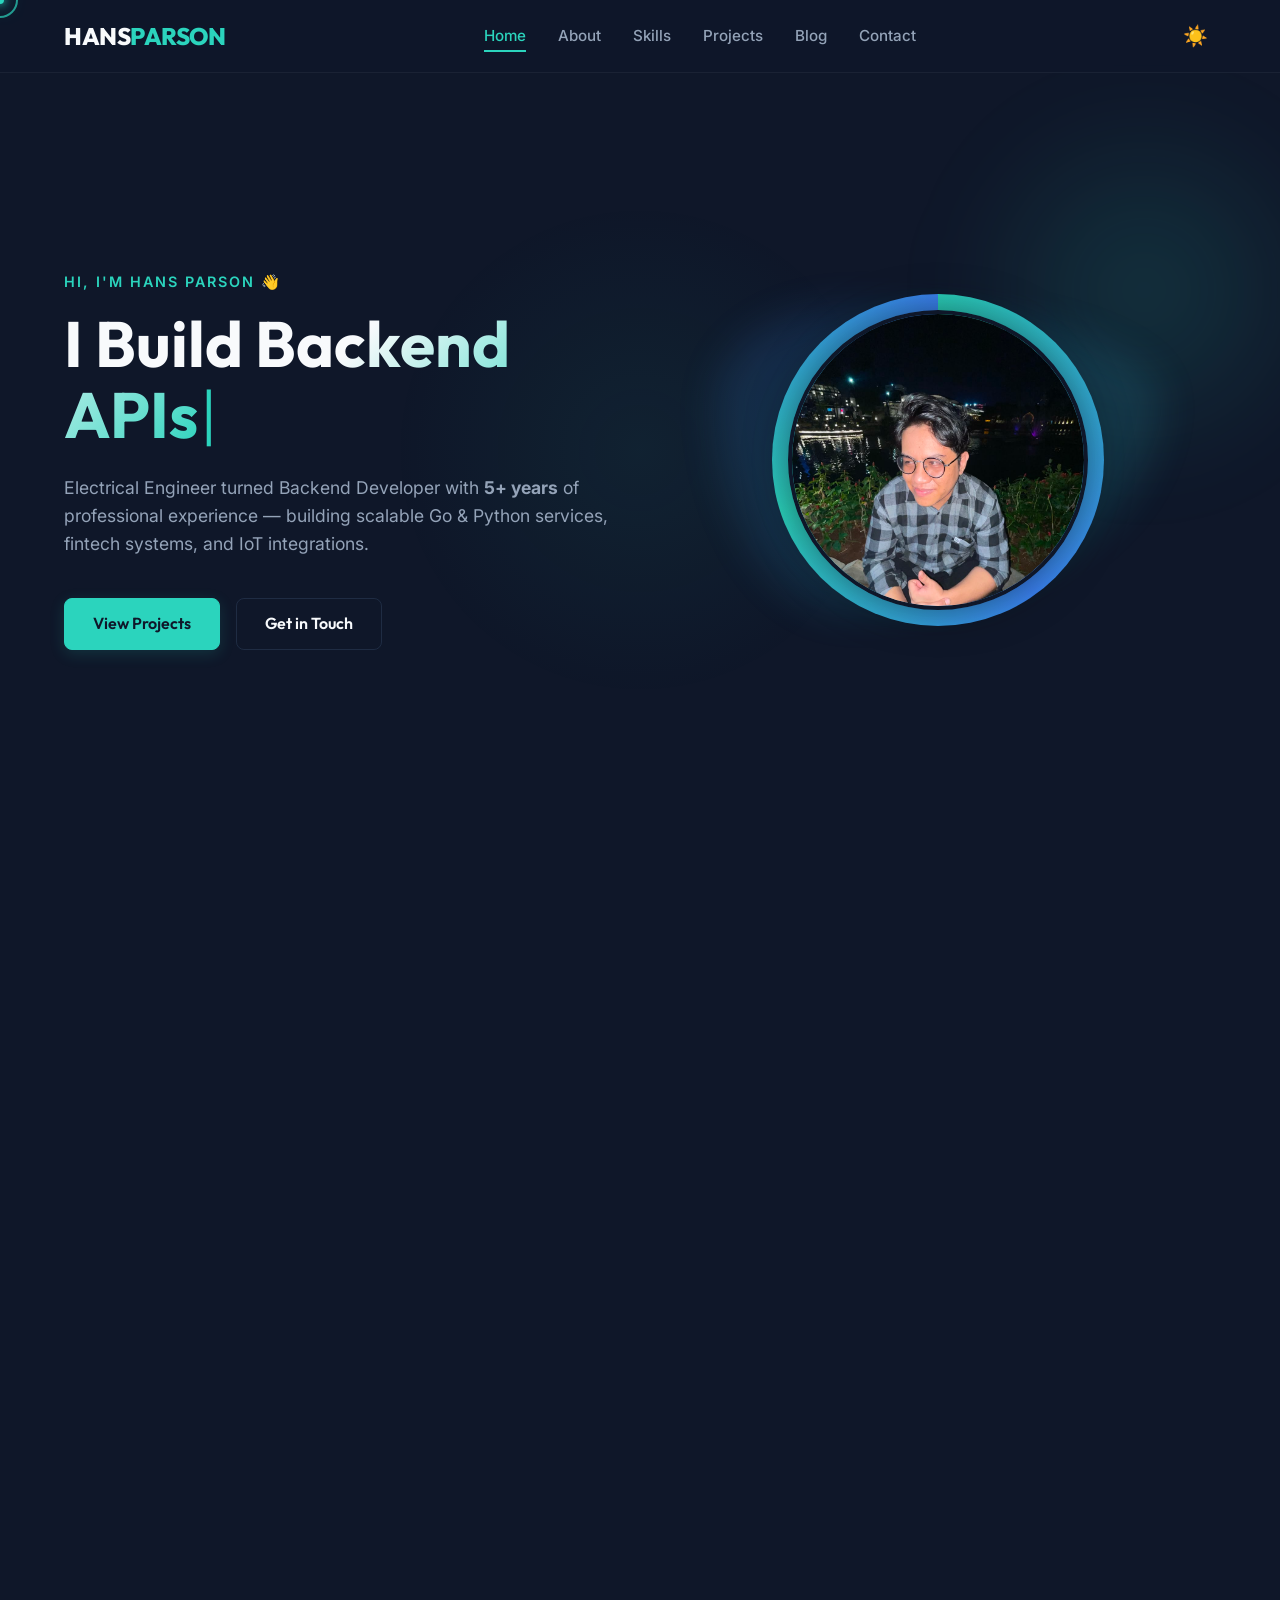
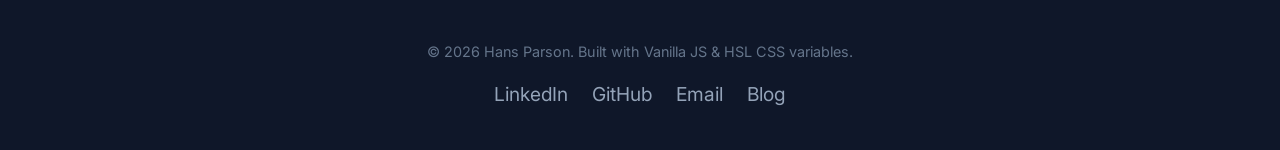
==== index.html @ e9d0c871 "feat: premium 2025 upgrades - custom cursor, bento grid skills, mouse spotlight - Custom cursor: glo" ====
<!DOCTYPE html>
<html lang="en" data-theme="dark">
<head>
  <meta charset="UTF-8">
  <meta name="viewport" content="width=device-width, initial-scale=1.0">
  <title>Hans Parson | Software Engineer & IoT Specialist</title>
  
  <meta name="description" content="Portfolio and blog of Hans Parson, Software Engineer specializing in Golang, Python Backend, and IoT systems.">
  <meta name="author" content="Hans Parson">
  
  <link rel="stylesheet" href="style.css">
</head>
<body>
  <!-- Custom Cursor -->
  <div class="cursor-dot" id="cursor-dot"></div>
  <div class="cursor-ring" id="cursor-ring"></div>

  <!-- Mouse Spotlight -->
  <div class="mouse-spotlight" id="mouse-spotlight"></div>


  <!-- Sticky Premium Navigation Bar -->
  <header class="header-nav" id="top-nav">
    <div class="container nav-container">
      <a href="#home" class="nav-brand" id="brand-logo">HANS<span>PARSON</span></a>
      
      <nav class="nav-menu" id="nav-menu">
        <a href="#home" class="nav-link active">Home</a>
        <a href="#about" class="nav-link">About</a>
        <a href="#skills" class="nav-link">Skills</a>
        <a href="#projects" class="nav-link">Projects</a>
        <a href="#blog" class="nav-link">Blog</a>
        <a href="#contact" class="nav-link">Contact</a>
      </nav>
      
      <div class="nav-actions">
        <button class="theme-toggle" id="theme-toggle" aria-label="Toggle Theme" id="theme-button">☀️</button>
        <button class="nav-toggle-btn" id="nav-toggle-btn" aria-label="Toggle Menu" id="hamburger-button">☰</button>
      </div>
    </div>
  </header>

  <!-- Hero Section -->
  <section class="hero-section section" id="home">
    <canvas id="mesh-canvas"></canvas>
    <div class="container grid-2">
      <div class="hero-content-wrap">
        <span class="hero-subtitle">Hi, I'm Hans Parson 👋</span>
        <h1 class="hero-title">I Build <span class="gradient-text" id="typing-text">Backend APIs</span><span class="typing-cursor">|</span></h1>
        <p class="hero-desc">Electrical Engineer turned Backend Developer with <strong>5+ years</strong> of professional experience — building scalable Go & Python services, fintech systems, and IoT integrations.</p>
        <div class="hero-buttons">
          <a href="#projects" class="btn btn-primary" id="view-works-button">View Projects</a>
          <a href="#contact" class="btn btn-outline" id="get-in-touch-button">Get in Touch</a>
        </div>
      </div>
      
      <div class="hero-image-wrap">
        <div class="profile-photo-ring">
          <img src="assets/projects/profile_image.jpeg" alt="Hans Parson" class="profile-photo" id="profile-photo">
        </div>
      </div>
    </div>
  </section>

  <!-- About & Work Experience -->
  <section class="section reveal" id="about">
    <div class="container text-center">
      <div class="section-header">
        <h2 class="section-title">Professional Journey</h2>
      </div>
      
      <p class="hero-desc" style="margin: 0 auto 40px auto; text-align: center;">
        I hold a Bachelor of Engineering in Electrical Engineering from UKRIDA. Realizing my deep passion for programming, I transitioned to software engineering where I merge hardware insights with modern backend standards.
      </p>

      <!-- Animated Stat Counters -->
      <div class="stats-bar" id="stats-bar">
        <div class="stat-item">
          <span class="stat-number" data-target="5" id="stat-years">0</span><span class="stat-plus">+</span>
          <span class="stat-label">Years Experience</span>
        </div>
        <div class="stat-item">
          <span class="stat-number" data-target="2" id="stat-companies">0</span>
          <span class="stat-label">Companies</span>
        </div>
        <div class="stat-item">
          <span class="stat-number" data-target="12" id="stat-projects">0</span><span class="stat-plus">+</span>
          <span class="stat-label">Projects Built</span>
        </div>
        <div class="stat-item">
          <span class="stat-number" data-target="3" id="stat-awards">0</span>
          <span class="stat-label">Competitions</span>
        </div>
      </div>

      <div class="timeline">
        <div class="timeline-item">
          <span class="timeline-date">February 2024 - Present</span>
          <h3 class="timeline-title">PT Verihubs Inteligensia Nusantara <span>- Back End Developer</span></h3>
          <ul class="timeline-desc">
            <li>Architecting and maintaining high-availability backend microservices utilizing Python and Golang.</li>
            <li>Leading third-party API integrations for identity and automatic document verification databases.</li>
            <li>Optimizing RESTful APIs, securing databases, and compiling AI-driven Face Recognition modules.</li>
          </ul>
        </div>
        
        <div class="timeline-item">
          <span class="timeline-date">August 2022 - February 2024</span>
          <h3 class="timeline-title">PT MNC Teknologi Nusantara (MotionPay) <span>- Back End Developer</span></h3>
          <ul class="timeline-desc">
            <li>Developed core e-money transactional pipelines (payments, cashout, top-ups) using Python and Go.</li>
            <li>Implemented Bank Indonesia Open API standards (SNAP compliance) using secure HMAC/RSA encryption.</li>
            <li>Managed containerized databases via Docker and maintained deployments within GitLab CI/CD cycles.</li>
          </ul>
        </div>
      </div>
    </div>
  </section>

  <!-- Skills Bento Grid Section -->
  <section class="section reveal" id="skills" style="background-color: var(--glass-bg);">
    <div class="container text-center">
      <div class="section-header">
        <h2 class="section-title">Technical Expertise</h2>
      </div>
      
      <div class="bento-grid" id="bento-grid">
        <!-- Bento 1: Backend - Large -->
        <div class="bento-card bento-large" id="bento-backend">
          <div class="bento-icon">🐹</div>
          <h3 class="bento-title">Backend Development</h3>
          <p class="bento-desc">Go (Golang) · Python · PHP · Java</p>
          <div class="bento-tags">
            <span>PostgreSQL</span><span>MySQL</span><span>MongoDB</span><span>Redis</span>
          </div>
        </div>
        <!-- Bento 2: DevOps -->
        <div class="bento-card bento-medium" id="bento-devops">
          <div class="bento-icon">🐳</div>
          <h3 class="bento-title">DevOps & Cloud</h3>
          <p class="bento-desc">Docker · Nginx · Linux · GitLab CI/CD · VPS</p>
        </div>
        <!-- Bento 3: IoT -->
        <div class="bento-card bento-medium" id="bento-iot">
          <div class="bento-icon">📡</div>
          <h3 class="bento-title">IoT & Hardware</h3>
          <p class="bento-desc">Arduino · NodeMCU · LoRa · PLC · Embedded C</p>
        </div>
        <!-- Bento 4: AI/ML -->
        <div class="bento-card bento-small" id="bento-ai">
          <div class="bento-icon">🤖</div>
          <h3 class="bento-title">AI & ML</h3>
          <p class="bento-desc">PyTorch · LangChain · RAG · OpenCV</p>
        </div>
        <!-- Bento 5: Frontend -->
        <div class="bento-card bento-small" id="bento-frontend">
          <div class="bento-icon">⚛️</div>
          <h3 class="bento-title">Frontend</h3>
          <p class="bento-desc">React · Flutter · HTML5 · Tailwind CSS</p>
        </div>
        <!-- Bento 6: Fintech -->
        <div class="bento-card bento-wide" id="bento-fintech">
          <div class="bento-icon">💳</div>
          <h3 class="bento-title">Fintech & APIs</h3>
          <p class="bento-desc">SNAP BI Standard · HMAC/RSA Encryption · Payment Gateway · Idempotency · REST API Design</p>
        </div>
      </div>
    </div>
  </section>

  <!-- Projects Showcase Section -->
  <section class="section reveal" id="projects">
    <div class="container text-center">
      <div class="section-header">
        <h2 class="section-title">Featured Projects</h2>
        <p class="section-sub">12 projects spanning Backend, IoT, AI, and Hardware</p>
      </div>

      <div class="projects-filter" id="projects-filter">
        <button class="project-filter-btn active" data-cat="all" id="pf-all">All</button>
        <button class="project-filter-btn" data-cat="fullstack" id="pf-fullstack">🌐 Full-Stack</button>
        <button class="project-filter-btn" data-cat="iot" id="pf-iot">📡 IoT</button>
        <button class="project-filter-btn" data-cat="ai" id="pf-ai">🤖 AI</button>
        <button class="project-filter-btn" data-cat="hardware" id="pf-hardware">🔩 Hardware</button>
        <button class="project-filter-btn" data-cat="backend" id="pf-backend">⚙️ Backend</button>
      </div>
      
      <div class="projects-grid" id="projects-grid">
        <!-- Loaded Dynamically from projects.json -->
      </div>
    </div>
  </section>

  <!-- Blog Posts Section -->
  <section class="section reveal" id="blog" style="background-color: var(--glass-bg);">
    <div class="container text-center">
      <div class="section-header">
        <h2 class="section-title">Engineering Blog</h2>
      </div>
      
      <div class="blog-grid" id="blog-grid">
        <!-- Loaded Dynamically from blog.json -->
      </div>
    </div>
  </section>

  <!-- Contact Section -->
  <section class="section reveal" id="contact">
    <div class="container text-center">
      <div class="section-header">
        <h2 class="section-title">Let's Collaborate</h2>
      </div>
      
      <div class="contact-wrap">
        <form id="contact-form" class="contact-form">
          <div class="form-group">
            <label for="name" class="form-label">Full Name</label>
            <input type="text" id="name" name="name" class="form-control" placeholder="Your Name" required>
          </div>
          <div class="form-group">
            <label for="email" class="form-label">Email Address</label>
            <input type="email" id="email" name="email" class="form-control" placeholder="your.email@example.com" required>
          </div>
          <div class="form-group">
            <label for="message" class="form-label">Message</label>
            <textarea id="message" name="message" rows="5" class="form-control" placeholder="Describe your project or inquiry..." required></textarea>
          </div>
          <button type="submit" class="btn btn-primary" style="width: 100%; margin-top: 10px;" id="send-button">Send Message</button>
        </form>
      </div>
    </div>
  </section>

  <!-- Footer -->
  <footer class="footer">
    <div class="container">
      <p>&copy; <span id="year">2026</span> Hans Parson. Built with Vanilla JS & HSL CSS variables.</p>
      <div class="footer-socials">
        <a href="https://linkedin.com/in/hans-parson" target="_blank" class="social-link" aria-label="LinkedIn">LinkedIn</a>
        <a href="https://github.com/hansparson" target="_blank" class="social-link" aria-label="GitHub">GitHub</a>
        <a href="mailto:hansparson013@gmail.com" class="social-link" aria-label="Email">Email</a>
        <a href="https://hansparson.github.io/#blog" target="_blank" class="social-link" aria-label="Blog">Blog</a>
      </div>
    </div>
  </footer>

  <!-- Single Page Details Blog Modal -->
  <div class="modal-overlay" id="modal-overlay">
    <div class="modal-box">
      <button class="modal-close-btn" id="modal-close-btn" aria-label="Close Modal">✕</button>
      <div class="modal-meta" id="modal-meta">May 20, 2026 • 5 min read</div>
      <h2 class="modal-title" id="modal-title">Article Title</h2>
      <div class="modal-body" id="modal-body">
        <!-- Dynamic HTML Content -->
      </div>
    </div>
  </div>

  <!-- Toast Notification -->
  <div class="toast-msg" id="toast-msg">
    <span>✅ Message sent successfully! I'll get back to you shortly.</span>
  </div>

  <script src="script.js"></script>
</body>
</html>
---- style.css ----
/* 
=========================================
  HANS PARSON PORTFOLIO & BLOG STYLESHEET
=========================================
*/

@import url('https://fonts.googleapis.com/css2?family=Inter:wght@300;400;500;600;700&family=Outfit:wght@400;500;600;700;800&display=swap');

:root {
  /* Theme Colors - Slate Dark (Default) */
  --bg-color: hsl(222, 47%, 11%);
  --bg-card: hsl(217, 33%, 17%);
  --bg-card-hover: hsl(217, 33%, 22%);
  --border-color: hsla(217, 33%, 25%, 0.6);
  --border-color-hover: hsla(217, 33%, 35%, 0.8);
  --text-primary: hsl(210, 40%, 98%);
  --text-secondary: hsl(215, 20%, 65%);
  --text-muted: hsl(215, 16%, 47%);
  --primary-accent: hsl(172, 66%, 50%); /* Cyan Neon */
  --primary-accent-glow: hsla(172, 66%, 50%, 0.15);
  --secondary-accent: hsl(217, 91%, 60%); /* Royal Blue */
  
  --shadow-sm: 0 2px 8px rgba(0, 0, 0, 0.2);
  --shadow-md: 0 8px 30px rgba(0, 0, 0, 0.3);
  --glass-bg: rgba(15, 23, 42, 0.7);
  --glass-border: rgba(255, 255, 255, 0.05);

  --font-title: 'Outfit', sans-serif;
  --font-body: 'Inter', sans-serif;
  
  --transition-fast: 0.2s ease;
  --transition-normal: 0.3s ease;
}

/* Light Theme Variables */
[data-theme="light"] {
  --bg-color: hsl(210, 20%, 98%);
  --bg-card: hsl(0, 0%, 100%);
  --bg-card-hover: hsl(210, 20%, 95%);
  --border-color: hsl(214, 32%, 91%);
  --border-color-hover: hsl(214, 32%, 80%);
  --text-primary: hsl(222, 47%, 11%);
  --text-secondary: hsl(215, 25%, 27%);
  --text-muted: hsl(215, 16%, 47%);
  --primary-accent: hsl(172, 80%, 40%);
  --primary-accent-glow: hsla(172, 80%, 40%, 0.1);
  --secondary-accent: hsl(217, 91%, 50%);
  --glass-bg: rgba(255, 255, 255, 0.7);
  --glass-border: rgba(0, 0, 0, 0.05);
}

/* Base resets */
* {
  margin: 0;
  padding: 0;
  box-sizing: border-box;
  scroll-behavior: smooth;
}

body {
  background-color: var(--bg-color);
  color: var(--text-primary);
  font-family: var(--font-body);
  line-height: 1.6;
  overflow-x: hidden;
  transition: background-color var(--transition-normal), color var(--transition-normal);
}

h1, h2, h3, h4, h5, h6 {
  font-family: var(--font-title);
  font-weight: 700;
  color: var(--text-primary);
}

a {
  color: inherit;
  text-decoration: none;
  transition: color var(--transition-fast);
}

ul {
  list-style: none;
}

img {
  max-width: 100%;
  height: auto;
  display: block;
}

/* Premium Layout Utilities */
.container {
  width: 90%;
  max-width: 1200px;
  margin: 0 auto;
}

.section {
  padding: 80px 0;
}

.grid-2 {
  display: grid;
  grid-template-columns: 1fr;
  gap: 40px;
}

@media(min-width: 768px) {
  .grid-2 {
    grid-template-columns: 1fr 1fr;
  }
}

.text-center {
  text-align: center;
}

.gradient-text {
  background: linear-gradient(135deg, var(--text-primary) 30%, var(--primary-accent) 100%);
  -webkit-background-clip: text;
  -webkit-text-fill-color: transparent;
}

/* Buttons */
.btn {
  display: inline-flex;
  align-items: center;
  justify-content: center;
  padding: 12px 28px;
  border-radius: 8px;
  font-family: var(--font-title);
  font-weight: 600;
  cursor: pointer;
  transition: all var(--transition-normal);
}

.btn-primary {
  background-color: var(--primary-accent);
  color: hsl(222, 47%, 11%);
  border: 1px solid var(--primary-accent);
  box-shadow: 0 4px 15px var(--primary-accent-glow);
}

.btn-primary:hover {
  transform: translateY(-2px);
  box-shadow: 0 6px 20px var(--primary-accent);
  background-color: transparent;
  color: var(--primary-accent);
}

.btn-outline {
  background-color: transparent;
  color: var(--text-primary);
  border: 1px solid var(--border-color);
}

.btn-outline:hover {
  border-color: var(--primary-accent);
  color: var(--primary-accent);
  transform: translateY(-2px);
}

/* Sticky Premium Navigation Header */
.header-nav {
  position: fixed;
  top: 0;
  left: 0;
  width: 100%;
  z-index: 1000;
  background-color: var(--glass-bg);
  backdrop-filter: blur(12px);
  -webkit-backdrop-filter: blur(12px);
  border-bottom: 1px solid var(--glass-border);
  transition: background-color var(--transition-normal), border var(--transition-normal);
}

.nav-container {
  display: flex;
  justify-content: space-between;
  align-items: center;
  padding: 16px 0;
}

.nav-brand {
  font-size: 1.5rem;
  font-family: var(--font-title);
  font-weight: 800;
  letter-spacing: -0.5px;
}

.nav-brand span {
  color: var(--primary-accent);
}

.nav-menu {
  display: flex;
  align-items: center;
  gap: 32px;
}

.nav-link {
  font-weight: 500;
  font-size: 0.95rem;
  color: var(--text-secondary);
  position: relative;
}

.nav-link:hover, .nav-link.active {
  color: var(--primary-accent);
}

.nav-link::after {
  content: '';
  position: absolute;
  bottom: -4px;
  left: 0;
  width: 0;
  height: 2px;
  background-color: var(--primary-accent);
  transition: width var(--transition-fast);
}

.nav-link:hover::after, .nav-link.active::after {
  width: 100%;
}

.nav-actions {
  display: flex;
  align-items: center;
  gap: 16px;
}

.theme-toggle {
  background: none;
  border: none;
  color: var(--text-primary);
  cursor: pointer;
  padding: 8px;
  font-size: 1.25rem;
  transition: color var(--transition-fast);
}

.theme-toggle:hover {
  color: var(--primary-accent);
}

.nav-toggle-btn {
  display: none;
  background: none;
  border: none;
  color: var(--text-primary);
  font-size: 1.5rem;
  cursor: pointer;
}

@media(max-width: 768px) {
  .nav-toggle-btn {
    display: block;
  }

  .nav-menu {
    position: absolute;
    top: 100%;
    left: 0;
    width: 100%;
    flex-direction: column;
    background-color: var(--bg-color);
    border-bottom: 1px solid var(--border-color);
    padding: 24px 0;
    gap: 20px;
    opacity: 0;
    transform: translateY(-10px);
    pointer-events: none;
    transition: all var(--transition-normal);
  }

  .nav-menu.open {
    opacity: 1;
    transform: translateY(0);
    pointer-events: auto;
  }
}

/* Hero Section */
.hero-section {
  min-height: 100vh;
  display: flex;
  align-items: center;
  padding-top: 100px;
  position: relative;
  overflow: hidden;
}

.hero-section::before {
  content: '';
  position: absolute;
  top: 10%;
  right: -5%;
  width: 400px;
  height: 400px;
  border-radius: 50%;
  background: radial-gradient(circle, var(--primary-accent-glow) 0%, transparent 70%);
  filter: blur(40px);
  z-index: -1;
}

.hero-subtitle {
  color: var(--primary-accent);
  font-weight: 600;
  text-transform: uppercase;
  letter-spacing: 2px;
  font-size: 0.9rem;
  margin-bottom: 16px;
  display: block;
}

.hero-title {
  font-size: 3rem;
  line-height: 1.1;
  margin-bottom: 24px;
}

@media(min-width: 768px) {
  .hero-title {
    font-size: 4rem;
  }
}

.hero-desc {
  font-size: 1.1rem;
  color: var(--text-secondary);
  margin-bottom: 40px;
  max-width: 600px;
}

.hero-buttons {
  display: flex;
  gap: 16px;
  flex-wrap: wrap;
}

.hero-image-wrap {
  display: flex;
  align-items: center;
  justify-content: center;
  position: relative;
}

.hero-image-wrap::before {
  content: '';
  position: absolute;
  width: 80%;
  height: 80%;
  border-radius: 30% 70% 70% 30% / 30% 30% 70% 70%;
  background: linear-gradient(135deg, var(--secondary-accent) 0%, var(--primary-accent) 100%);
  opacity: 0.15;
  filter: blur(20px);
  animation: morphing 15s infinite alternate;
}

@keyframes morphing {
  0% { border-radius: 30% 70% 70% 30% / 30% 30% 70% 70%; }
  100% { border-radius: 70% 30% 30% 70% / 70% 70% 30% 30%; }
}

.hero-svg-illustration {
  width: 85%;
  max-width: 420px;
  filter: drop-shadow(0px 8px 30px rgba(0, 0, 0, 0.4));
  animation: float 6s ease-in-out infinite;
}

@keyframes float {
  0%, 100% { transform: translateY(0); }
  50% { transform: translateY(-12px); }
}

/* About / Work Experience Section */
.timeline {
  position: relative;
  max-width: 800px;
  margin: 40px auto 0 auto;
  padding-left: 20px;
  border-left: 2px solid var(--border-color);
}

.timeline-item {
  position: relative;
  margin-bottom: 40px;
  padding-left: 20px;
}

.timeline-item::before {
  content: '';
  position: absolute;
  left: -29px;
  top: 6px;
  width: 16px;
  height: 16px;
  border-radius: 50%;
  background-color: var(--bg-color);
  border: 3px solid var(--primary-accent);
  transition: transform var(--transition-fast);
}

.timeline-item:hover::before {
  transform: scale(1.2);
}

.timeline-date {
  font-size: 0.85rem;
  color: var(--primary-accent);
  font-weight: 600;
  margin-bottom: 4px;
  display: block;
}

.timeline-title {
  font-size: 1.25rem;
  margin-bottom: 8px;
}

.timeline-title span {
  font-weight: 400;
  color: var(--text-secondary);
  font-size: 1rem;
}

.timeline-desc {
  color: var(--text-secondary);
}

.timeline-desc li {
  margin-top: 6px;
  position: relative;
  padding-left: 15px;
}

.timeline-desc li::before {
  content: '▹';
  position: absolute;
  left: 0;
  color: var(--primary-accent);
}

/* Skills Grid */
.skills-categories {
  display: flex;
  justify-content: center;
  gap: 12px;
  flex-wrap: wrap;
  margin-bottom: 40px;
}

.skills-category-btn {
  padding: 8px 18px;
  border-radius: 30px;
  border: 1px solid var(--border-color);
  background: transparent;
  color: var(--text-secondary);
  font-family: var(--font-title);
  font-weight: 500;
  cursor: pointer;
  transition: all var(--transition-normal);
}

.skills-category-btn:hover, .skills-category-btn.active {
  background-color: var(--primary-accent-glow);
  border-color: var(--primary-accent);
  color: var(--primary-accent);
}

.skills-grid {
  display: grid;
  grid-template-columns: repeat(auto-fill, minmax(140px, 1fr));
  gap: 20px;
  margin-top: 30px;
}

.skill-card {
  background-color: var(--bg-card);
  border: 1px solid var(--border-color);
  border-radius: 12px;
  padding: 20px;
  text-align: center;
  transition: all var(--transition-normal);
}

.skill-card:hover {
  transform: translateY(-4px);
  border-color: var(--primary-accent);
  box-shadow: 0 8px 24px var(--primary-accent-glow);
}

.skill-icon {
  font-size: 2rem;
  margin-bottom: 12px;
  display: inline-block;
}

.skill-name {
  font-weight: 600;
  font-size: 0.95rem;
}

/* Projects Showcase */
.section-header {
  margin-bottom: 60px;
}

.section-title {
  font-size: 2.25rem;
  margin-bottom: 16px;
  position: relative;
  display: inline-block;
}

.section-title::after {
  content: '';
  position: absolute;
  bottom: -8px;
  left: 50%;
  transform: translateX(-50%);
  width: 60px;
  height: 3px;
  background-color: var(--primary-accent);
}

.projects-grid {
  display: grid;
  grid-template-columns: 1fr;
  gap: 30px;
}

@media(min-width: 768px) {
  .projects-grid {
    grid-template-columns: repeat(2, 1fr);
  }
}

.project-card {
  background-color: var(--bg-card);
  border: 1px solid var(--border-color);
  border-radius: 16px;
  padding: 32px;
  display: flex;
  flex-direction: column;
  justify-content: space-between;
  position: relative;
  overflow: hidden;
  transition: all var(--transition-normal);
}

.project-card::before {
  content: '';
  position: absolute;
  top: 0;
  left: 0;
  width: 100%;
  height: 4px;
  background: linear-gradient(90deg, var(--secondary-accent), var(--primary-accent));
  opacity: 0;
  transition: opacity var(--transition-normal);
}

.project-card:hover::before {
  opacity: 1;
}

.project-card:hover {
  transform: translateY(-6px);
  border-color: var(--primary-accent);
  box-shadow: 0 12px 40px rgba(0, 0, 0, 0.4);
}

.project-top {
  margin-bottom: 24px;
}

.project-icon {
  font-size: 2.5rem;
  margin-bottom: 16px;
  display: inline-block;
}

.project-title {
  font-size: 1.5rem;
  margin-bottom: 12px;
}

.project-desc {
  color: var(--text-secondary);
  font-size: 0.95rem;
  margin-bottom: 24px;
}

.project-tech-list {
  display: flex;
  flex-wrap: wrap;
  gap: 8px;
  margin-bottom: 24px;
}

.tech-tag {
  font-size: 0.75rem;
  font-weight: 600;
  background-color: var(--border-color);
  color: var(--text-secondary);
  padding: 4px 10px;
  border-radius: 4px;
}

.project-card:hover .tech-tag {
  background-color: var(--primary-accent-glow);
  color: var(--primary-accent);
}

.project-link {
  display: inline-flex;
  align-items: center;
  gap: 8px;
  font-family: var(--font-title);
  font-weight: 600;
  color: var(--primary-accent);
}

.project-link:hover {
  text-decoration: underline;
}

/* Blog Section */
.blog-grid {
  display: grid;
  grid-template-columns: 1fr;
  gap: 30px;
}

@media(min-width: 768px) {
  .blog-grid {
    grid-template-columns: repeat(3, 1fr);
  }
}

.blog-card {
  background-color: var(--bg-card);
  border: 1px solid var(--border-color);
  border-radius: 16px;
  padding: 24px;
  display: flex;
  flex-direction: column;
  justify-content: space-between;
  transition: all var(--transition-normal);
}

.blog-card:hover {
  transform: translateY(-4px);
  border-color: var(--primary-accent);
  box-shadow: 0 8px 30px rgba(0, 0, 0, 0.3);
}

.blog-meta {
  display: flex;
  justify-content: space-between;
  font-size: 0.8rem;
  color: var(--text-muted);
  margin-bottom: 12px;
}

.blog-title {
  font-size: 1.25rem;
  line-height: 1.3;
  margin-bottom: 12px;
}

.blog-summary {
  color: var(--text-secondary);
  font-size: 0.9rem;
  margin-bottom: 20px;
}

.blog-readmore {
  font-size: 0.9rem;
  font-family: var(--font-title);
  font-weight: 600;
  color: var(--primary-accent);
  cursor: pointer;
}

.blog-readmore:hover {
  text-decoration: underline;
}

/* Interactive Blog Modal */
.modal-overlay {
  position: fixed;
  top: 0;
  left: 0;
  width: 100%;
  height: 100%;
  background-color: rgba(15, 23, 42, 0.8);
  backdrop-filter: blur(8px);
  -webkit-backdrop-filter: blur(8px);
  z-index: 2000;
  display: flex;
  align-items: center;
  justify-content: center;
  opacity: 0;
  pointer-events: none;
  transition: opacity var(--transition-normal);
}

.modal-overlay.active {
  opacity: 1;
  pointer-events: auto;
}

.modal-box {
  background-color: var(--bg-card);
  border: 1px solid var(--border-color);
  width: 90%;
  max-width: 700px;
  max-height: 80vh;
  border-radius: 20px;
  overflow-y: auto;
  position: relative;
  transform: scale(0.95);
  transition: transform var(--transition-normal);
  padding: 40px;
}

.modal-overlay.active .modal-box {
  transform: scale(1);
}

.modal-close-btn {
  position: absolute;
  top: 20px;
  right: 20px;
  background: none;
  border: none;
  font-size: 1.5rem;
  color: var(--text-secondary);
  cursor: pointer;
  transition: color var(--transition-fast);
}

.modal-close-btn:hover {
  color: var(--primary-accent);
}

.modal-meta {
  color: var(--primary-accent);
  font-size: 0.85rem;
  font-weight: 600;
  margin-bottom: 12px;
}

.modal-title {
  font-size: 2rem;
  margin-bottom: 24px;
  line-height: 1.2;
}

.modal-body {
  color: var(--text-secondary);
  line-height: 1.7;
}

.modal-body p {
  margin-bottom: 16px;
}

.modal-body h3 {
  margin: 24px 0 12px 0;
  font-size: 1.35rem;
  color: var(--text-primary);
}

.modal-body ul, .modal-body ol {
  margin-bottom: 16px;
  padding-left: 20px;
}

.modal-body li {
  margin-bottom: 8px;
}

/* Contact Form */
.contact-wrap {
  background-color: var(--bg-card);
  border: 1px solid var(--border-color);
  border-radius: 20px;
  padding: 40px;
  max-width: 650px;
  margin: 0 auto;
}

.form-group {
  margin-bottom: 24px;
  text-align: left;
}

.form-label {
  display: block;
  font-family: var(--font-title);
  font-weight: 600;
  font-size: 0.9rem;
  margin-bottom: 8px;
}

.form-control {
  width: 100%;
  background-color: var(--bg-color);
  border: 1px solid var(--border-color);
  border-radius: 8px;
  padding: 12px 16px;
  color: var(--text-primary);
  font-family: var(--font-body);
  font-size: 0.95rem;
  transition: border-color var(--transition-fast);
}

.form-control:focus {
  outline: none;
  border-color: var(--primary-accent);
}

textarea.form-control {
  resize: vertical;
}

/* Footer styling */
.footer {
  border-top: 1px solid var(--border-color);
  padding: 40px 0;
  margin-top: 80px;
  text-align: center;
  color: var(--text-muted);
  font-size: 0.9rem;
}

.footer-socials {
  display: flex;
  justify-content: center;
  gap: 24px;
  margin-top: 16px;
}

.social-link {
  color: var(--text-secondary);
  font-size: 1.2rem;
  transition: color var(--transition-fast);
}

.social-link:hover {
  color: var(--primary-accent);
}

/* Success Toast styling */
.toast-msg {
  position: fixed;
  bottom: 24px;
  right: 24px;
  background-color: hsl(142, 72%, 29%);
  color: #fff;
  padding: 16px 24px;
  border-radius: 8px;
  box-shadow: var(--shadow-md);
  z-index: 3000;
  display: flex;
  align-items: center;
  gap: 12px;
  transform: translateY(100px);
  opacity: 0;
  transition: all var(--transition-normal);
}

.toast-msg.active {
  transform: translateY(0);
  opacity: 1;
}

/* Section Sub Title */
.section-sub {
  color: var(--text-muted);
  font-size: 1rem;
  margin-top: 10px;
}

/* Project Filter Bar */
.projects-filter {
  display: flex;
  justify-content: center;
  gap: 10px;
  flex-wrap: wrap;
  margin-bottom: 40px;
}

.project-filter-btn {
  padding: 8px 20px;
  border-radius: 30px;
  border: 1px solid var(--border-color);
  background: transparent;
  color: var(--text-secondary);
  font-family: var(--font-title);
  font-size: 0.9rem;
  font-weight: 500;
  cursor: pointer;
  transition: all var(--transition-normal);
}

.project-filter-btn:hover,
.project-filter-btn.active {
  background-color: var(--primary-accent-glow);
  border-color: var(--primary-accent);
  color: var(--primary-accent);
}

/* 3-column grid for large screens */
@media(min-width: 1024px) {
  .projects-grid {
    grid-template-columns: repeat(3, 1fr);
  }
}

/* Project Image */
.project-img-wrap {
  width: 100%;
  height: 180px;
  border-radius: 10px;
  overflow: hidden;
  margin-bottom: 20px;
  background-color: var(--bg-color);
}

.project-img {
  width: 100%;
  height: 100%;
  object-fit: cover;
  transition: transform var(--transition-normal);
}

.project-card:hover .project-img {
  transform: scale(1.05);
}

/* Compact project card when it has an image */
.project-card:has(.project-img-wrap) {
  padding: 20px;
}

.project-card:has(.project-img-wrap) .project-icon {
  font-size: 1.6rem;
  margin-bottom: 8px;
}

.project-card:has(.project-img-wrap) .project-title {
  font-size: 1.2rem;
}

/* =========================================
   INTERACTIVE UPGRADE STYLES
   ========================================= */

/* --- Gradient Mesh Canvas Background --- */
#mesh-canvas {
  position: absolute;
  top: 0; left: 0;
  width: 100%; height: 100%;
  z-index: 0;
  pointer-events: none;
  opacity: 0.5;
}

.hero-section {
  position: relative;
}

.hero-section .container {
  position: relative;
  z-index: 1;
}

/* --- Typing Cursor --- */
.typing-cursor {
  display: inline-block;
  color: var(--primary-accent);
  font-weight: 300;
  animation: blink-cursor 0.75s step-end infinite;
  margin-left: 2px;
}

@keyframes blink-cursor {
  0%, 100% { opacity: 1; }
  50% { opacity: 0; }
}

/* --- Profile Photo with Ring Glow --- */
.profile-photo-ring {
  position: relative;
  width: 320px;
  height: 320px;
  margin: 0 auto;
  display: flex;
  align-items: center;
  justify-content: center;
}

.profile-photo-ring::before {
  content: '';
  position: absolute;
  inset: -6px;
  border-radius: 50%;
  background: conic-gradient(
    var(--primary-accent) 0%,
    var(--secondary-accent) 40%,
    var(--primary-accent) 70%,
    var(--secondary-accent) 100%
  );
  animation: spin-ring 4s linear infinite;
  z-index: 0;
}

.profile-photo-ring::after {
  content: '';
  position: absolute;
  inset: -20px;
  border-radius: 50%;
  background: radial-gradient(circle, var(--primary-accent-glow) 0%, transparent 70%);
  filter: blur(15px);
  z-index: 0;
  animation: pulse-glow 3s ease-in-out infinite alternate;
}

@keyframes spin-ring {
  to { transform: rotate(360deg); }
}

@keyframes pulse-glow {
  from { opacity: 0.4; transform: scale(0.95); }
  to   { opacity: 0.9; transform: scale(1.05); }
}

.profile-photo {
  width: 300px;
  height: 300px;
  border-radius: 50%;
  object-fit: cover;
  object-position: center 15%;
  position: relative;
  z-index: 1;
  border: 4px solid var(--bg-color);
  box-shadow: 0 0 40px rgba(0,0,0,0.5);
}

@media(max-width: 768px) {
  .profile-photo-ring {
    width: 220px;
    height: 220px;
  }
  .profile-photo {
    width: 205px;
    height: 205px;
  }
}

/* --- Animated Stat Counters Bar --- */
.stats-bar {
  display: flex;
  justify-content: center;
  gap: 40px;
  flex-wrap: wrap;
  margin: 40px auto 60px auto;
  padding: 32px 40px;
  background: var(--bg-card);
  border: 1px solid var(--border-color);
  border-radius: 20px;
  max-width: 700px;
  position: relative;
  overflow: hidden;
}

.stats-bar::before {
  content: '';
  position: absolute;
  top: 0; left: 0;
  width: 100%; height: 3px;
  background: linear-gradient(90deg, var(--secondary-accent), var(--primary-accent));
}

.stat-item {
  text-align: center;
  min-width: 100px;
}

.stat-number {
  font-family: var(--font-title);
  font-size: 2.8rem;
  font-weight: 800;
  color: var(--primary-accent);
  display: inline-block;
  line-height: 1;
}

.stat-plus {
  font-family: var(--font-title);
  font-size: 2rem;
  font-weight: 800;
  color: var(--primary-accent);
  vertical-align: top;
  margin-top: 4px;
  display: inline-block;
}

.stat-label {
  display: block;
  font-size: 0.85rem;
  color: var(--text-muted);
  font-weight: 500;
  margin-top: 6px;
  text-transform: uppercase;
  letter-spacing: 1px;
}

/* --- Scroll Reveal Animations --- */
.reveal {
  opacity: 0;
  transform: translateY(40px);
  transition: opacity 0.7s ease, transform 0.7s ease;
}

.reveal.visible {
  opacity: 1;
  transform: translateY(0);
}

/* =========================================
   CUSTOM CURSOR
   ========================================= */
* { cursor: none; }

.cursor-dot {
  width: 8px;
  height: 8px;
  background: var(--primary-accent);
  border-radius: 50%;
  position: fixed;
  top: 0; left: 0;
  pointer-events: none;
  z-index: 99999;
  transform: translate(-50%, -50%);
  transition: transform 0.1s ease, background 0.2s;
  box-shadow: 0 0 8px var(--primary-accent), 0 0 20px var(--primary-accent);
}

.cursor-ring {
  width: 36px;
  height: 36px;
  border: 2px solid var(--primary-accent);
  border-radius: 50%;
  position: fixed;
  top: 0; left: 0;
  pointer-events: none;
  z-index: 99998;
  transform: translate(-50%, -50%);
  transition: width 0.3s ease, height 0.3s ease, border-color 0.3s ease, top 0.08s linear, left 0.08s linear;
  opacity: 0.7;
}

.cursor-ring.hover {
  width: 56px;
  height: 56px;
  border-color: var(--secondary-accent);
  opacity: 0.5;
}

.cursor-dot.click {
  transform: translate(-50%, -50%) scale(0.5);
}

/* Hide custom cursor on touch devices */
@media (hover: none) {
  * { cursor: auto; }
  .cursor-dot, .cursor-ring { display: none; }
}

/* =========================================
   MOUSE SPOTLIGHT
   ========================================= */
.mouse-spotlight {
  position: fixed;
  width: 500px;
  height: 500px;
  border-radius: 50%;
  background: radial-gradient(circle, hsla(172, 66%, 50%, 0.06) 0%, transparent 70%);
  pointer-events: none;
  z-index: 0;
  transform: translate(-50%, -50%);
  transition: top 0.1s ease, left 0.1s ease;
  top: 50%; left: 50%;
}

/* =========================================
   BENTO GRID — SKILLS SECTION
   ========================================= */
.bento-grid {
  display: grid;
  grid-template-columns: repeat(4, 1fr);
  grid-template-rows: auto;
  gap: 16px;
  margin-top: 40px;
  text-align: left;
}

.bento-card {
  background: var(--bg-card);
  border: 1px solid var(--border-color);
  border-radius: 20px;
  padding: 28px;
  transition: transform 0.3s ease, box-shadow 0.3s ease, border-color 0.3s ease;
  position: relative;
  overflow: hidden;
}

.bento-card::before {
  content: '';
  position: absolute;
  top: 0; left: 0;
  width: 100%; height: 3px;
  border-radius: 20px 20px 0 0;
  opacity: 0;
  transition: opacity 0.3s ease;
}

.bento-card:hover {
  transform: translateY(-4px);
  border-color: var(--border-color-hover);
  box-shadow: 0 20px 40px rgba(0,0,0,0.25);
}

.bento-card:hover::before { opacity: 1; }

/* Unique accent per card */
#bento-backend::before { background: linear-gradient(90deg, #00e5bc, #00b4d8); }
#bento-devops::before  { background: linear-gradient(90deg, #2196f3, #00e5bc); }
#bento-iot::before     { background: linear-gradient(90deg, #9c27b0, #2196f3); }
#bento-ai::before      { background: linear-gradient(90deg, #ff6b35, #f7c948); }
#bento-frontend::before{ background: linear-gradient(90deg, #61dafb, #764abc); }
#bento-fintech::before { background: linear-gradient(90deg, #f7c948, #00e5bc); }

/* Card sizes */
.bento-large  { grid-column: span 2; grid-row: span 2; }
.bento-medium { grid-column: span 2; }
.bento-small  { grid-column: span 1; }
.bento-wide   { grid-column: span 4; }

.bento-icon {
  font-size: 2.2rem;
  margin-bottom: 14px;
  display: block;
}

.bento-title {
  font-family: var(--font-title);
  font-size: 1.15rem;
  font-weight: 700;
  color: var(--text-primary);
  margin-bottom: 8px;
}

.bento-desc {
  font-size: 0.88rem;
  color: var(--text-secondary);
  line-height: 1.7;
  margin-bottom: 16px;
}

.bento-tags {
  display: flex;
  flex-wrap: wrap;
  gap: 8px;
  margin-top: 12px;
}

.bento-tags span {
  background: var(--primary-accent-glow);
  color: var(--primary-accent);
  border: 1px solid var(--primary-accent);
  border-radius: 100px;
  padding: 3px 12px;
  font-size: 0.78rem;
  font-weight: 500;
}

/* Responsive Bento */
@media (max-width: 900px) {
  .bento-grid { grid-template-columns: repeat(2, 1fr); }
  .bento-large { grid-column: span 2; }
  .bento-wide  { grid-column: span 2; }
  .bento-small { grid-column: span 1; }
}

@media (max-width: 560px) {
  .bento-grid { grid-template-columns: 1fr; }
  .bento-large, .bento-medium, .bento-small, .bento-wide {
    grid-column: span 1;
  }
}
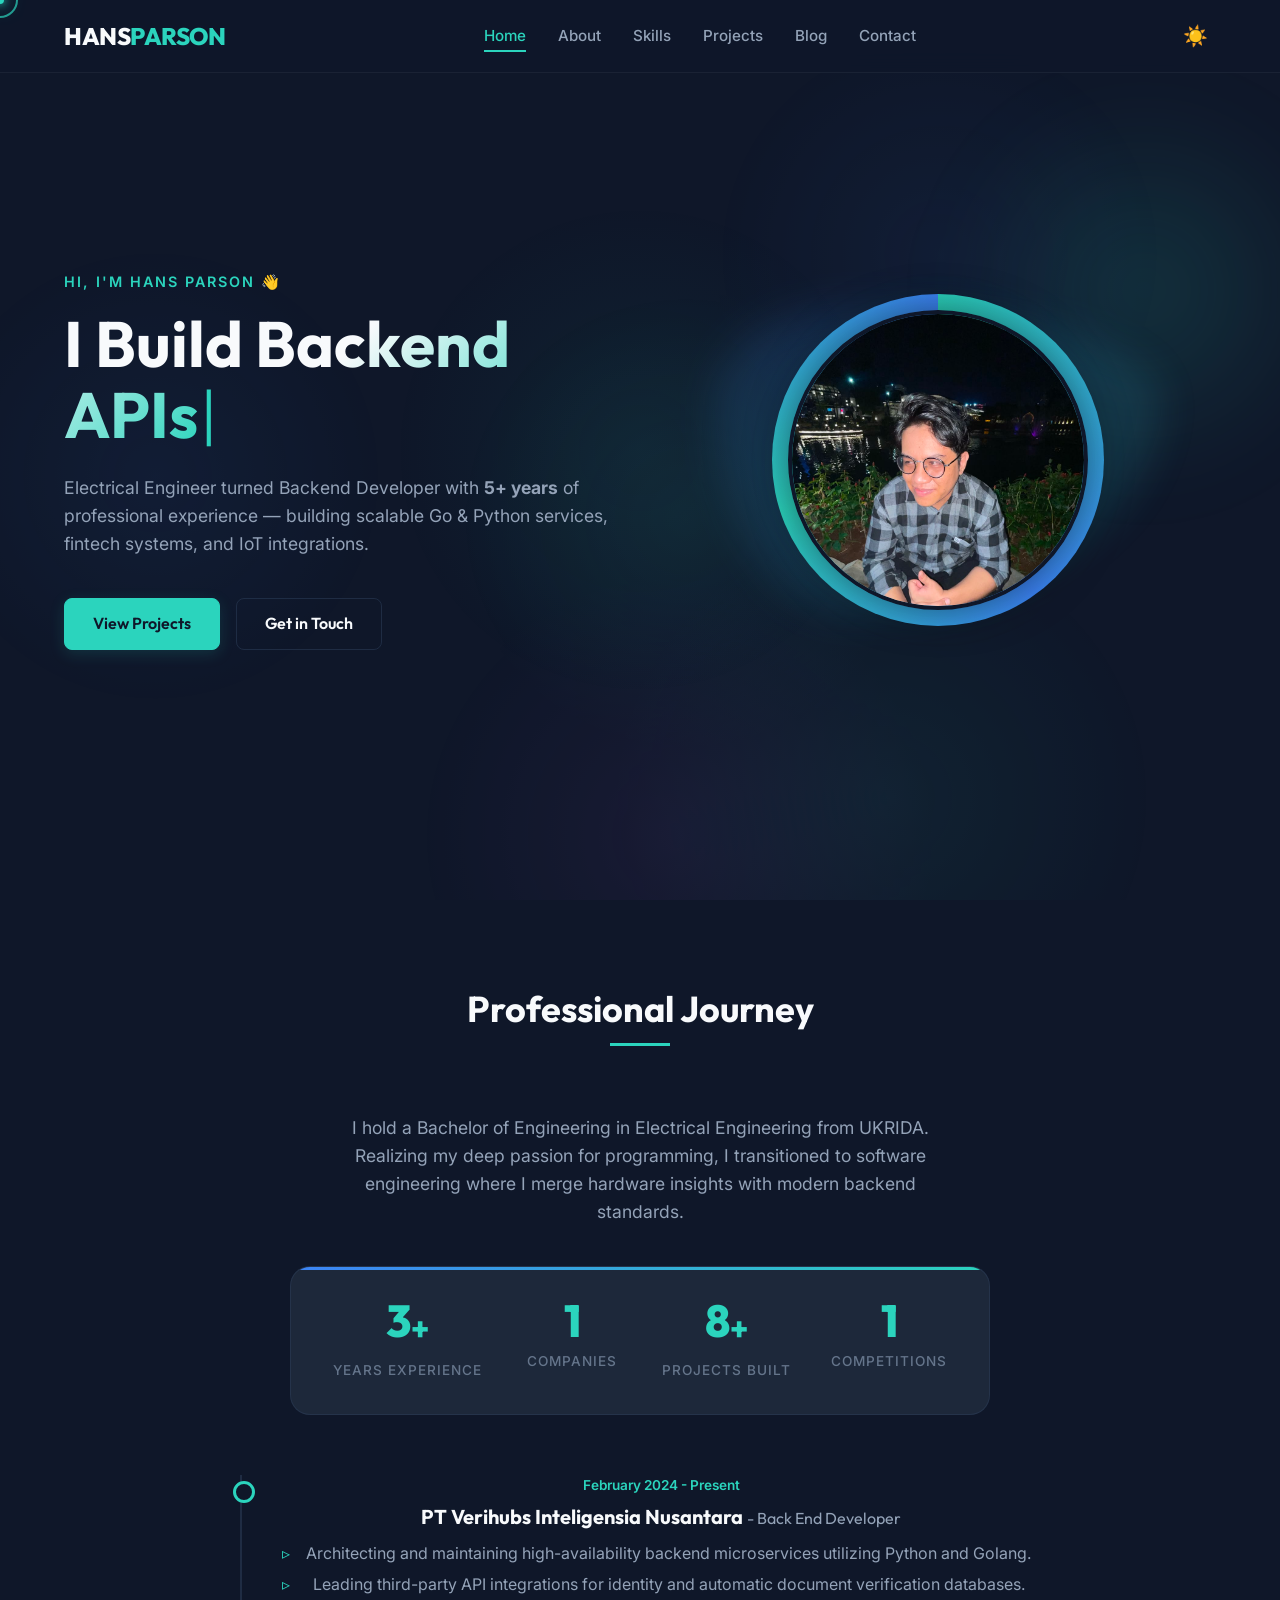
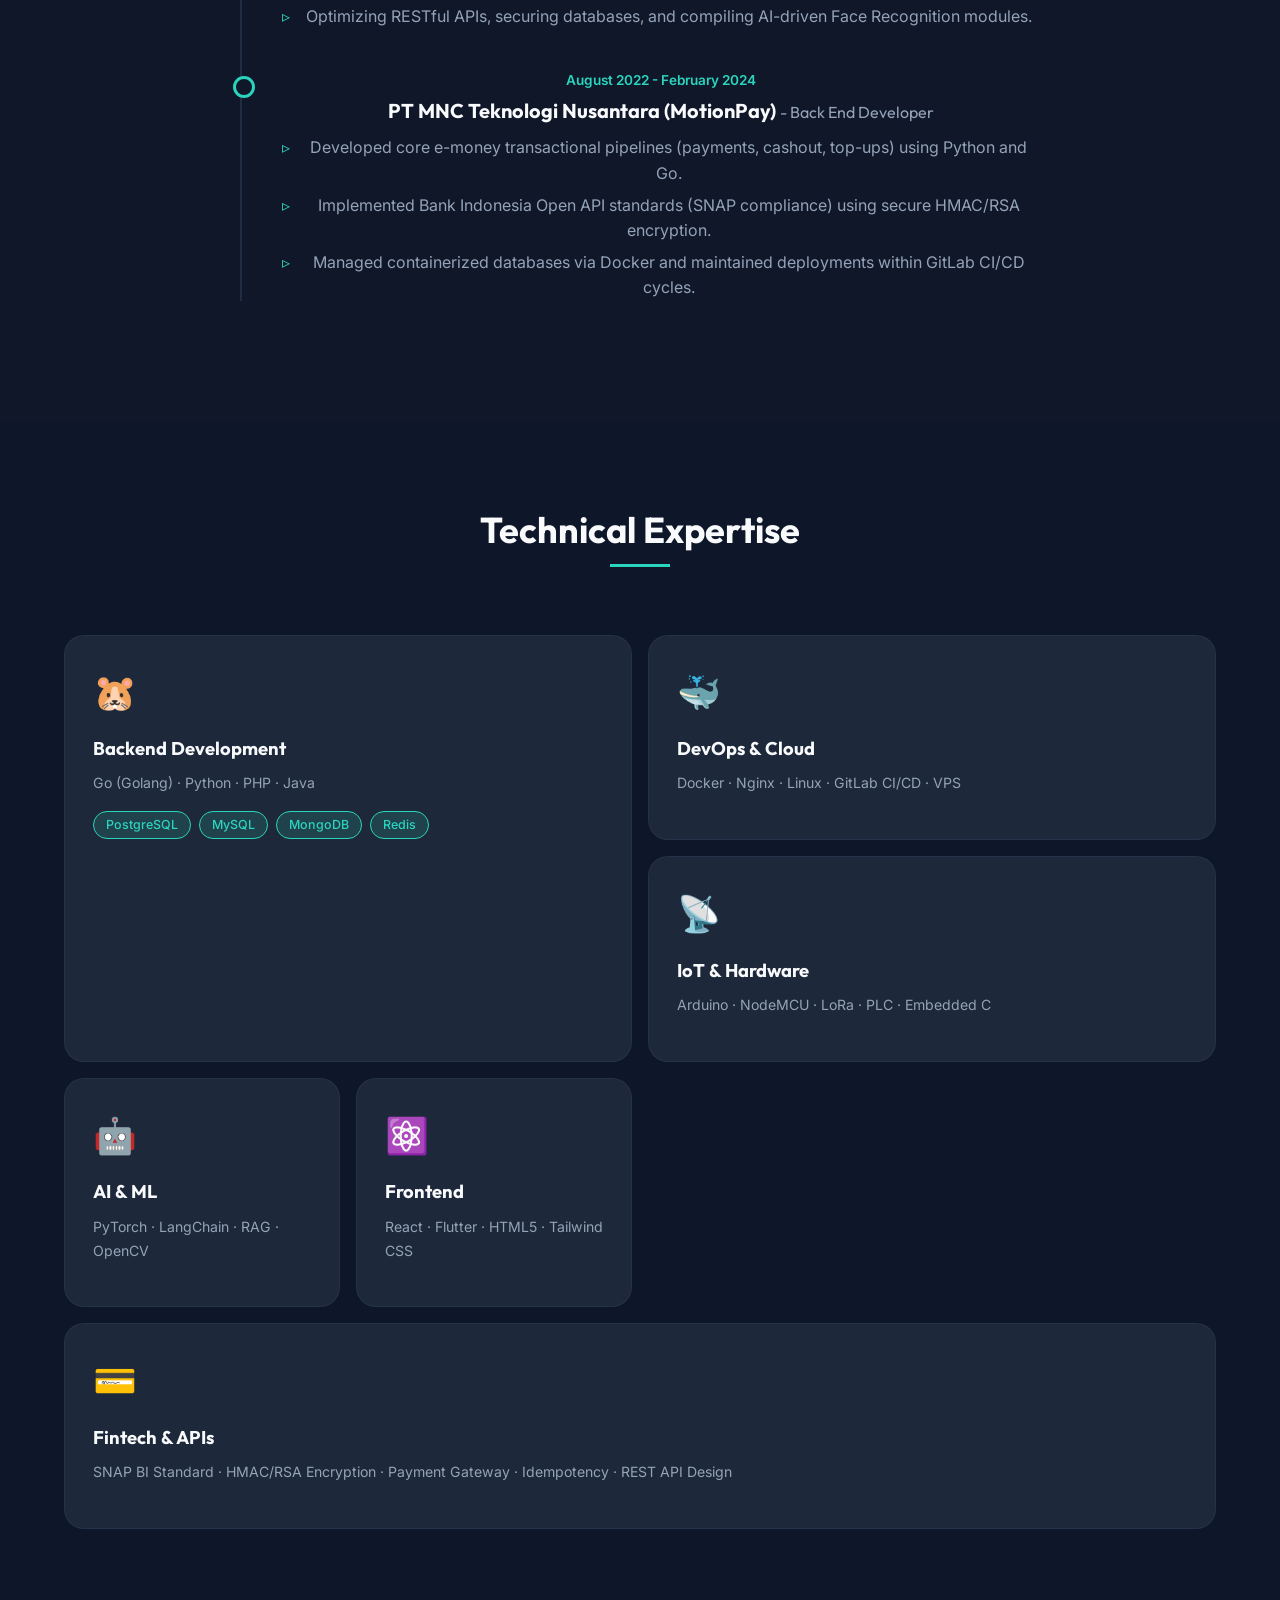
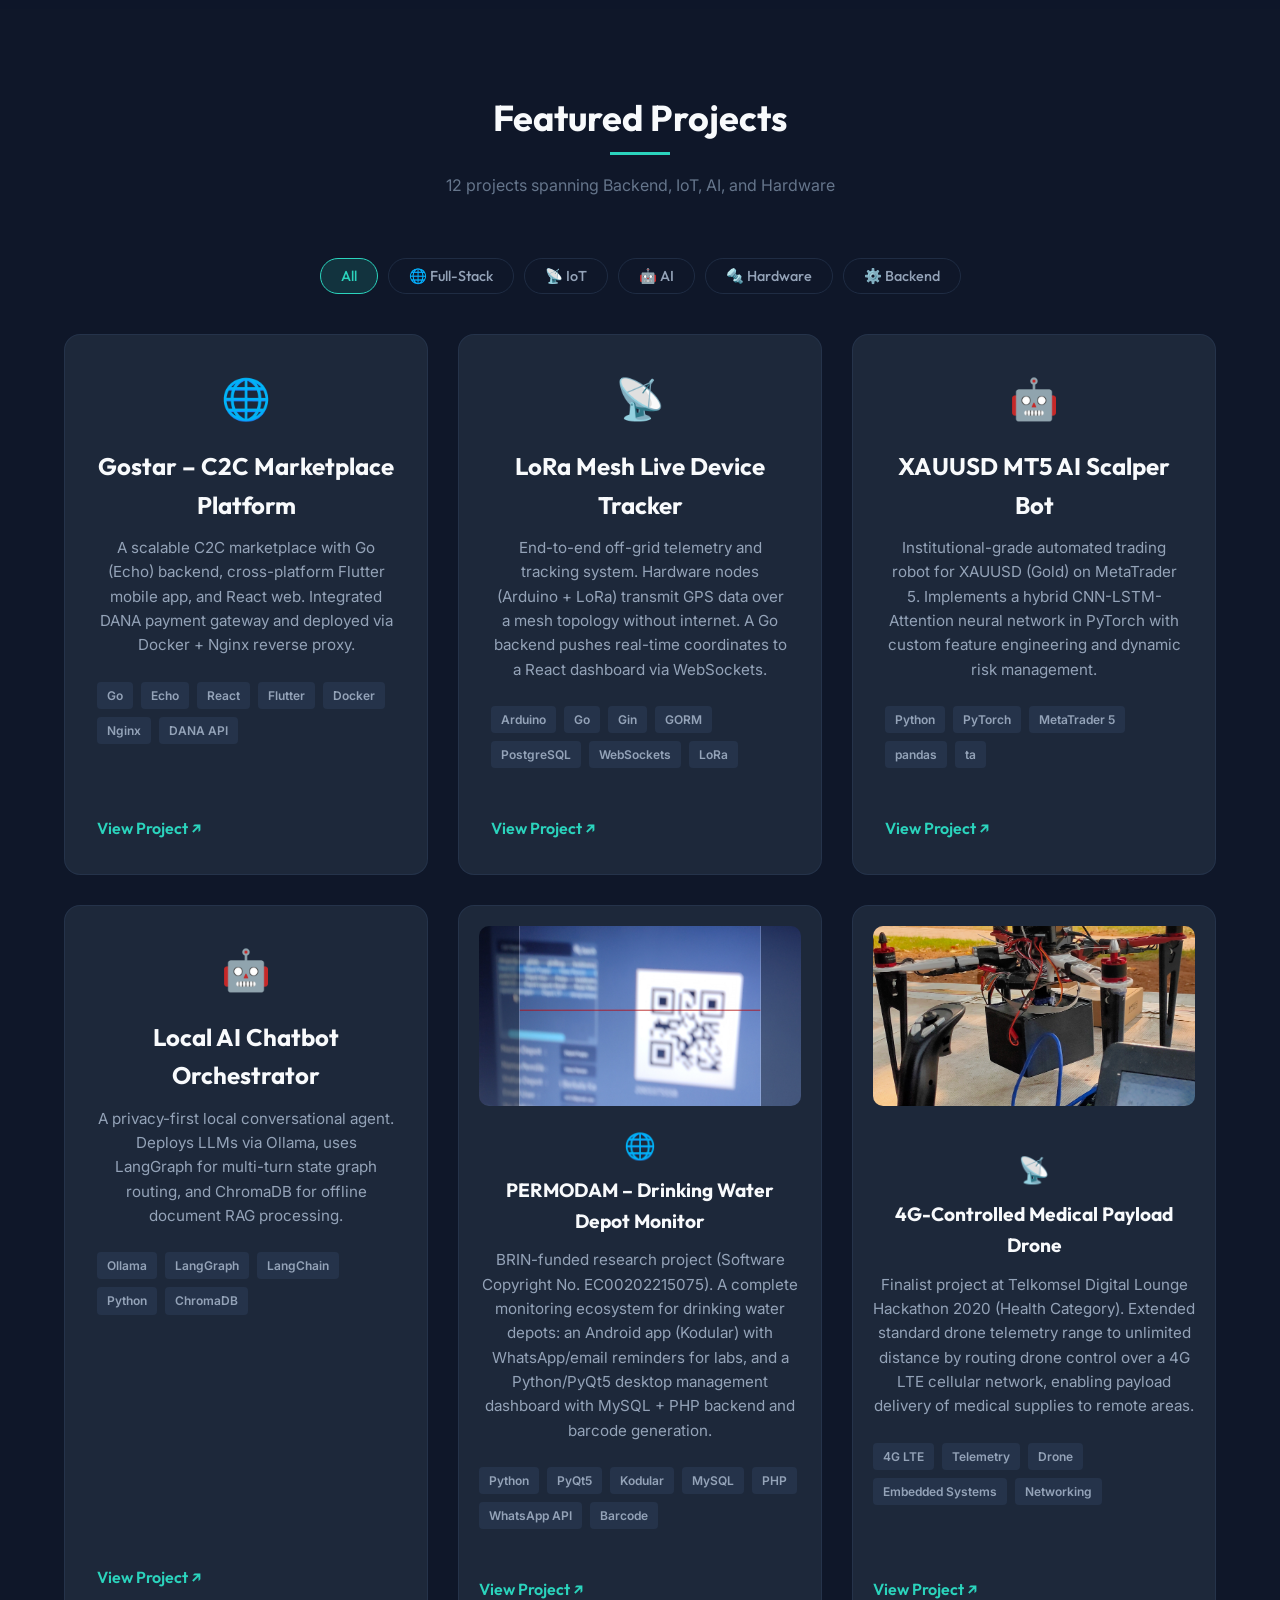
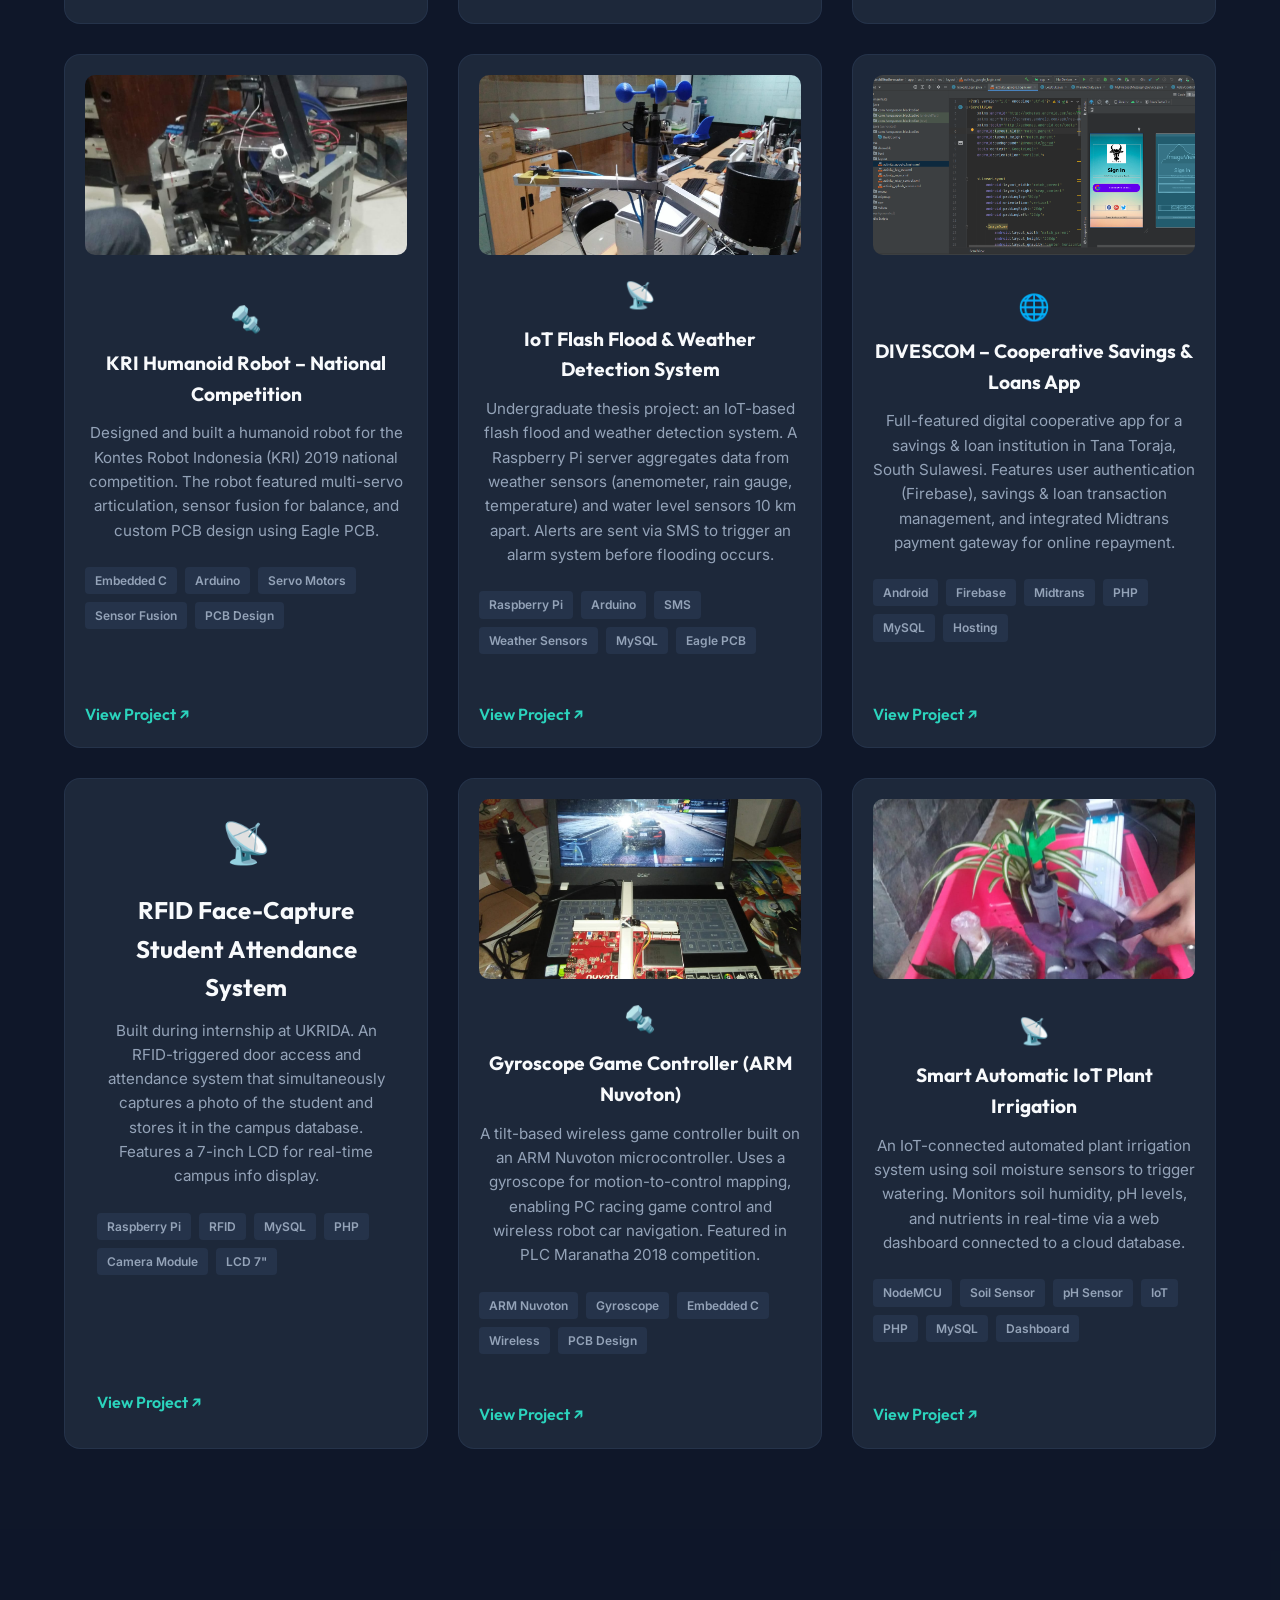
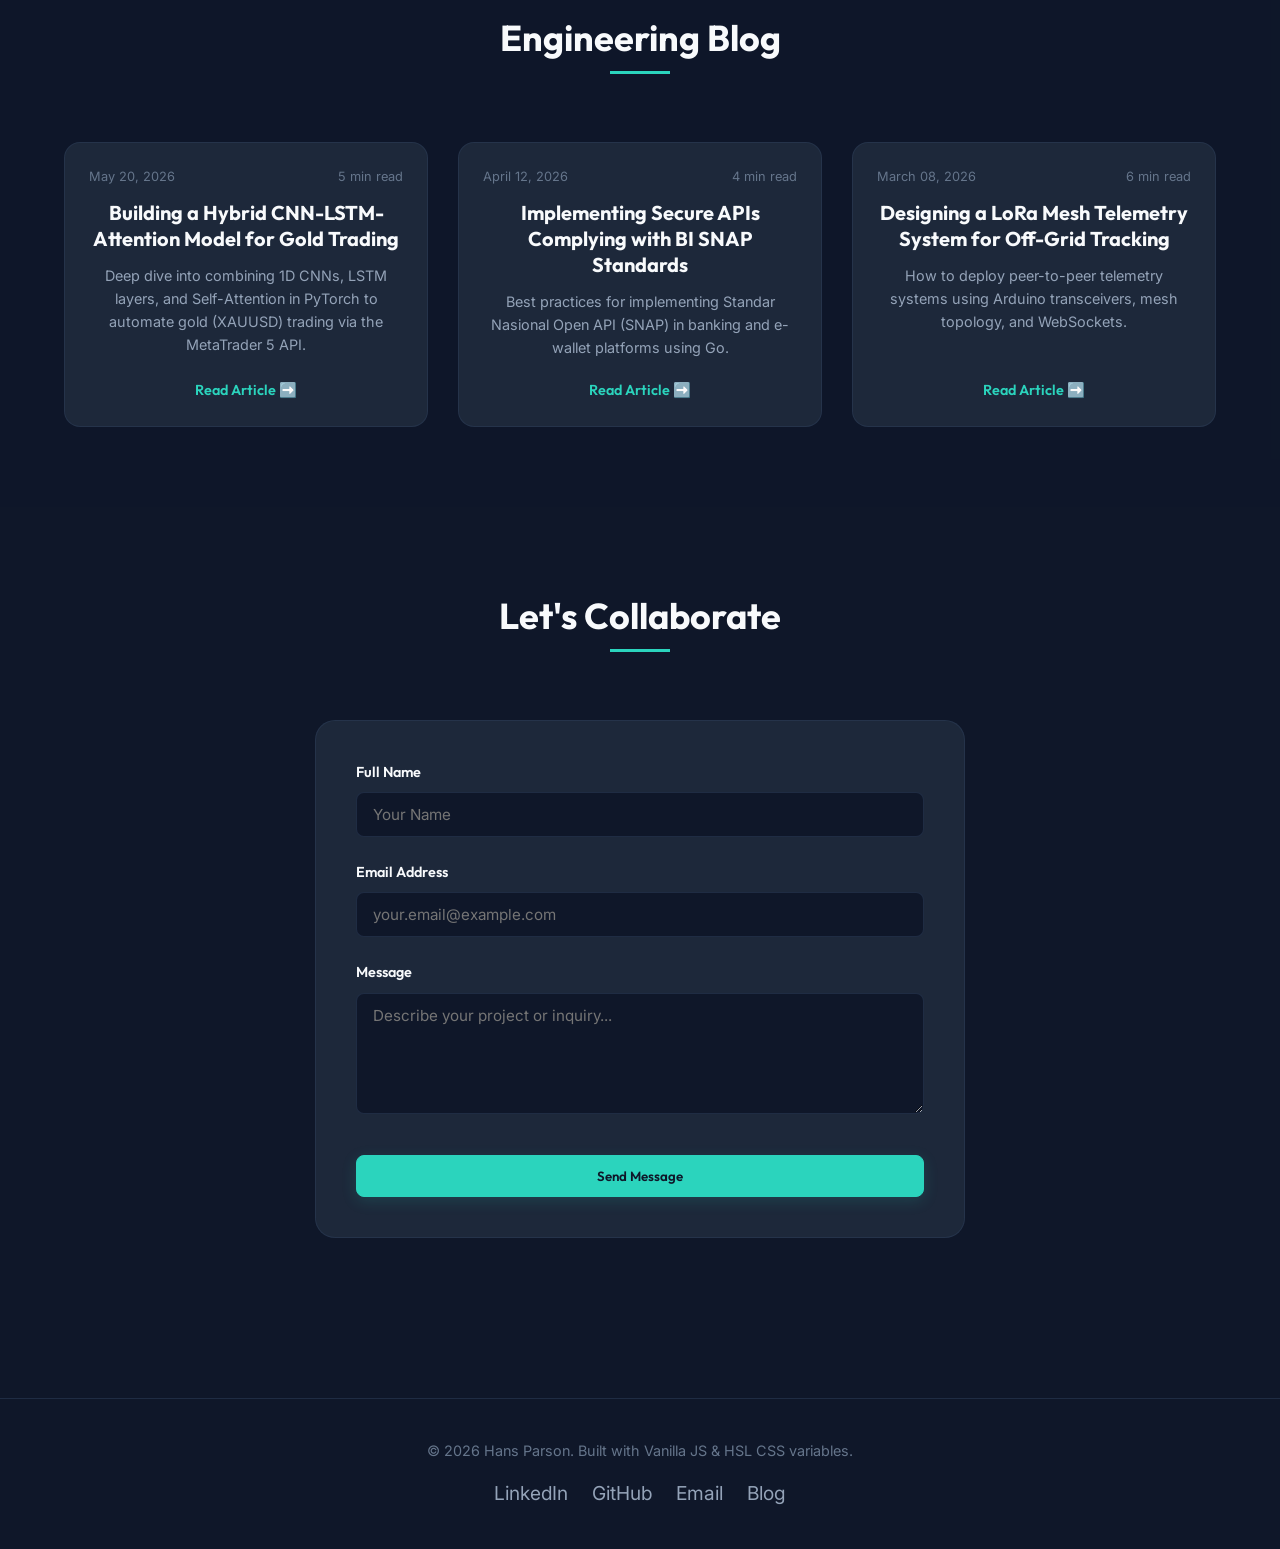
==== commit ed486f24: "feat: connect contact form to email via mailto: handler - Form collects name, email, message - On su" ====
--- a/index.html
+++ b/index.html
@@ -258,7 +258,7 @@
 
   <!-- Toast Notification -->
   <div class="toast-msg" id="toast-msg">
-    <span>✅ Message sent successfully! I'll get back to you shortly.</span>
+    <span>📧 Opening your email client... Send the email to reach Hans!</span>
   </div>
 
   <script src="script.js"></script>
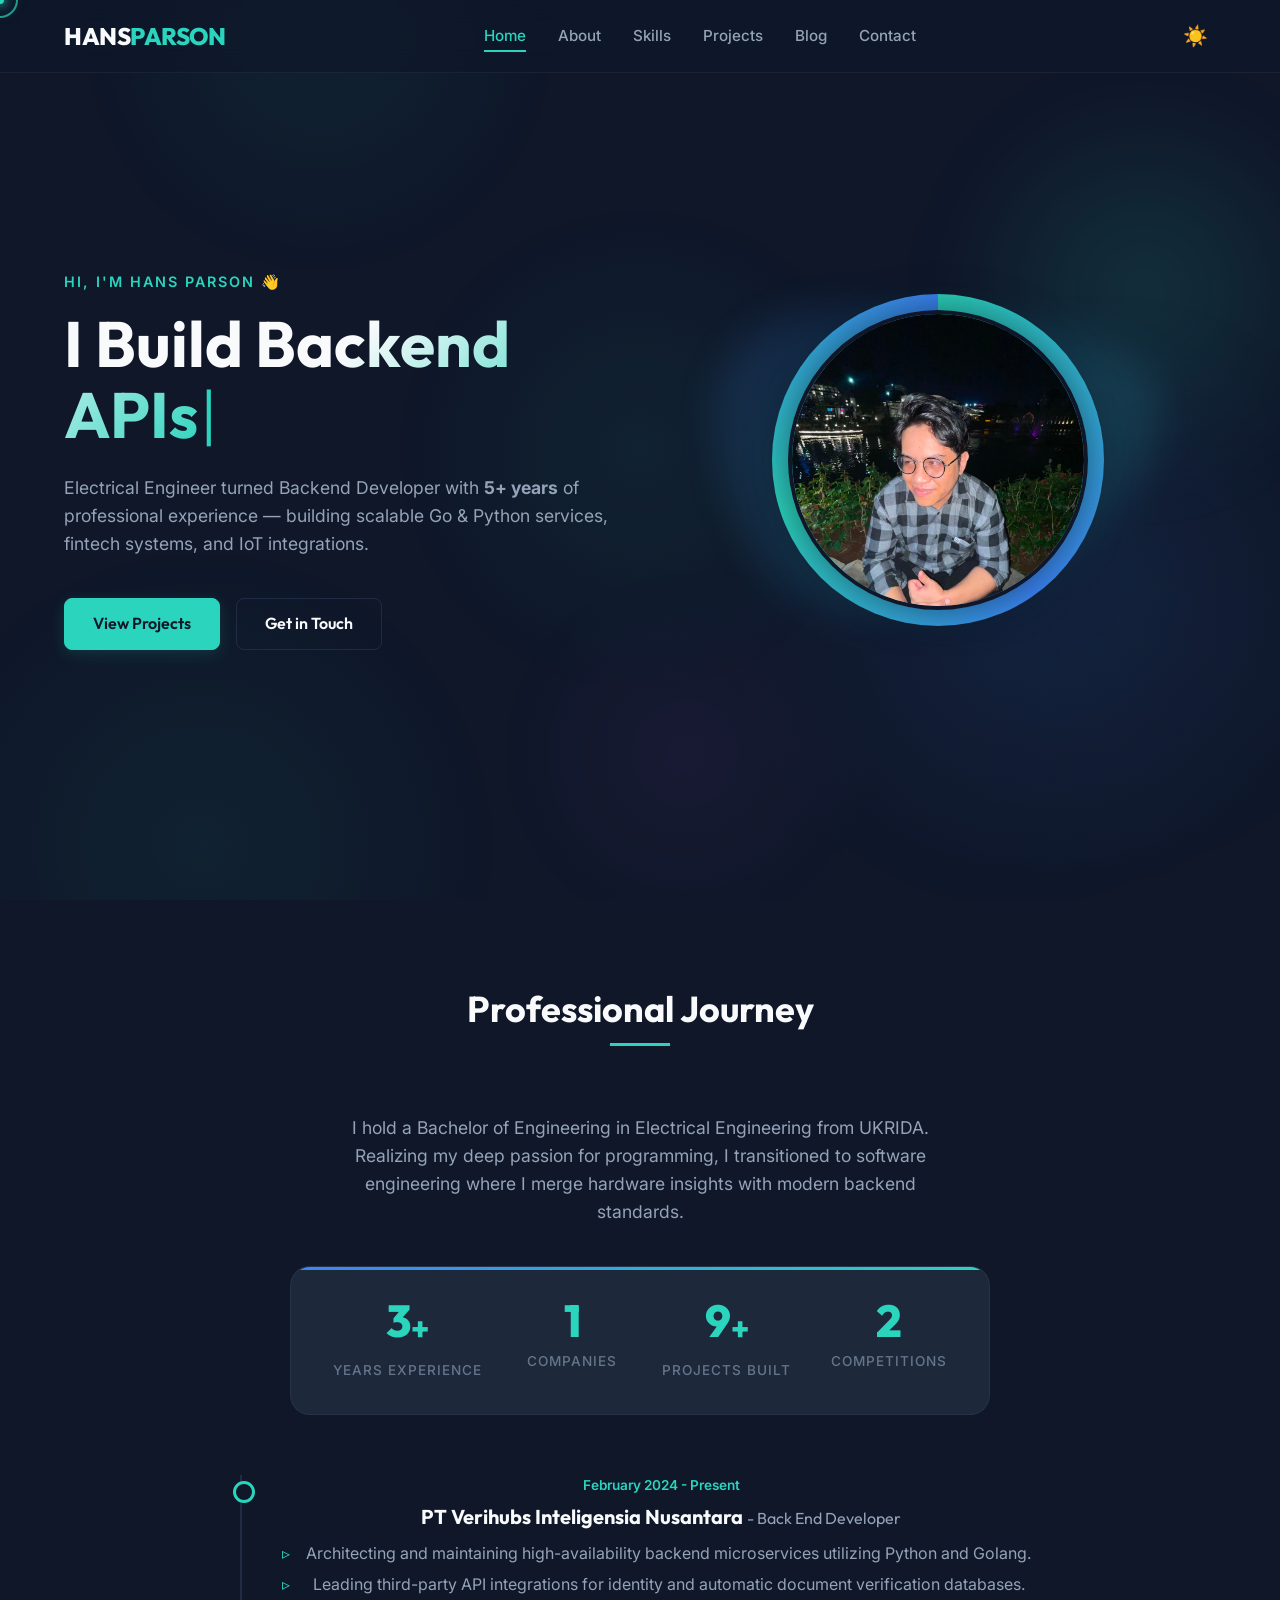
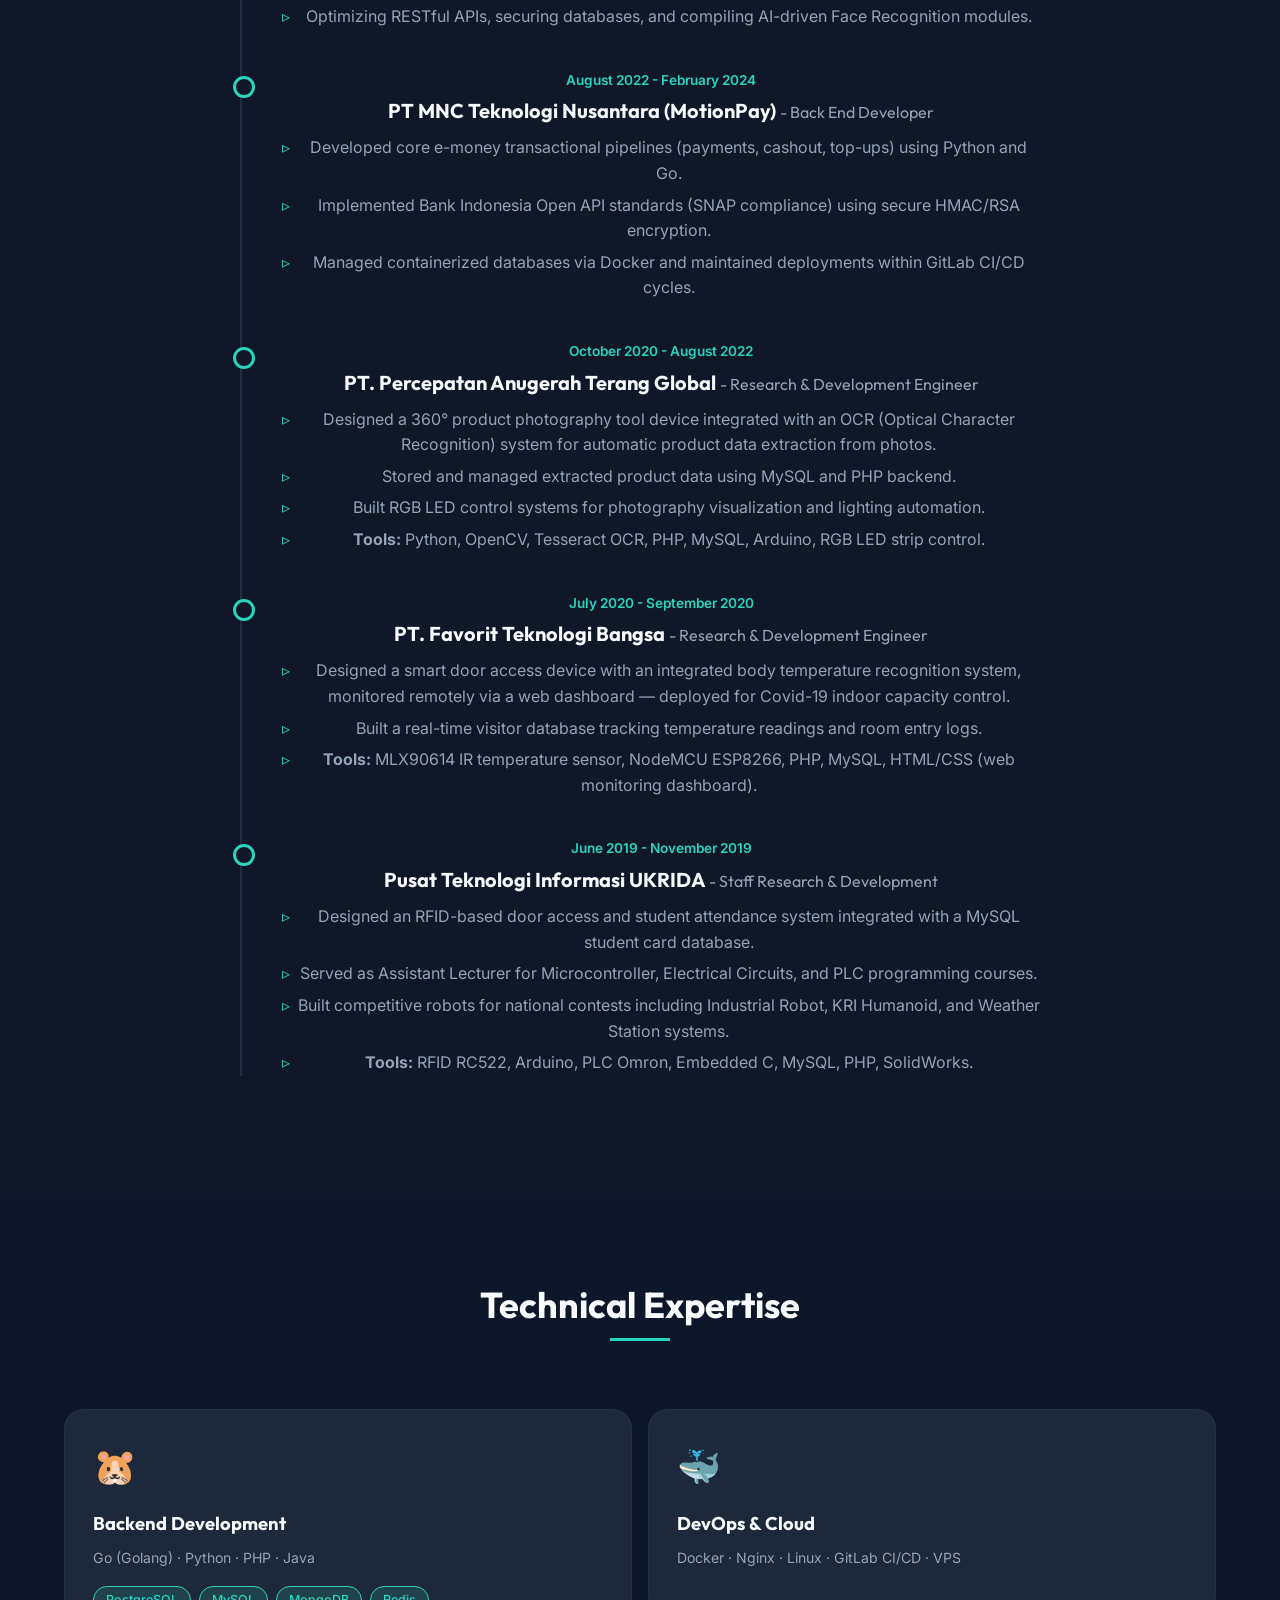
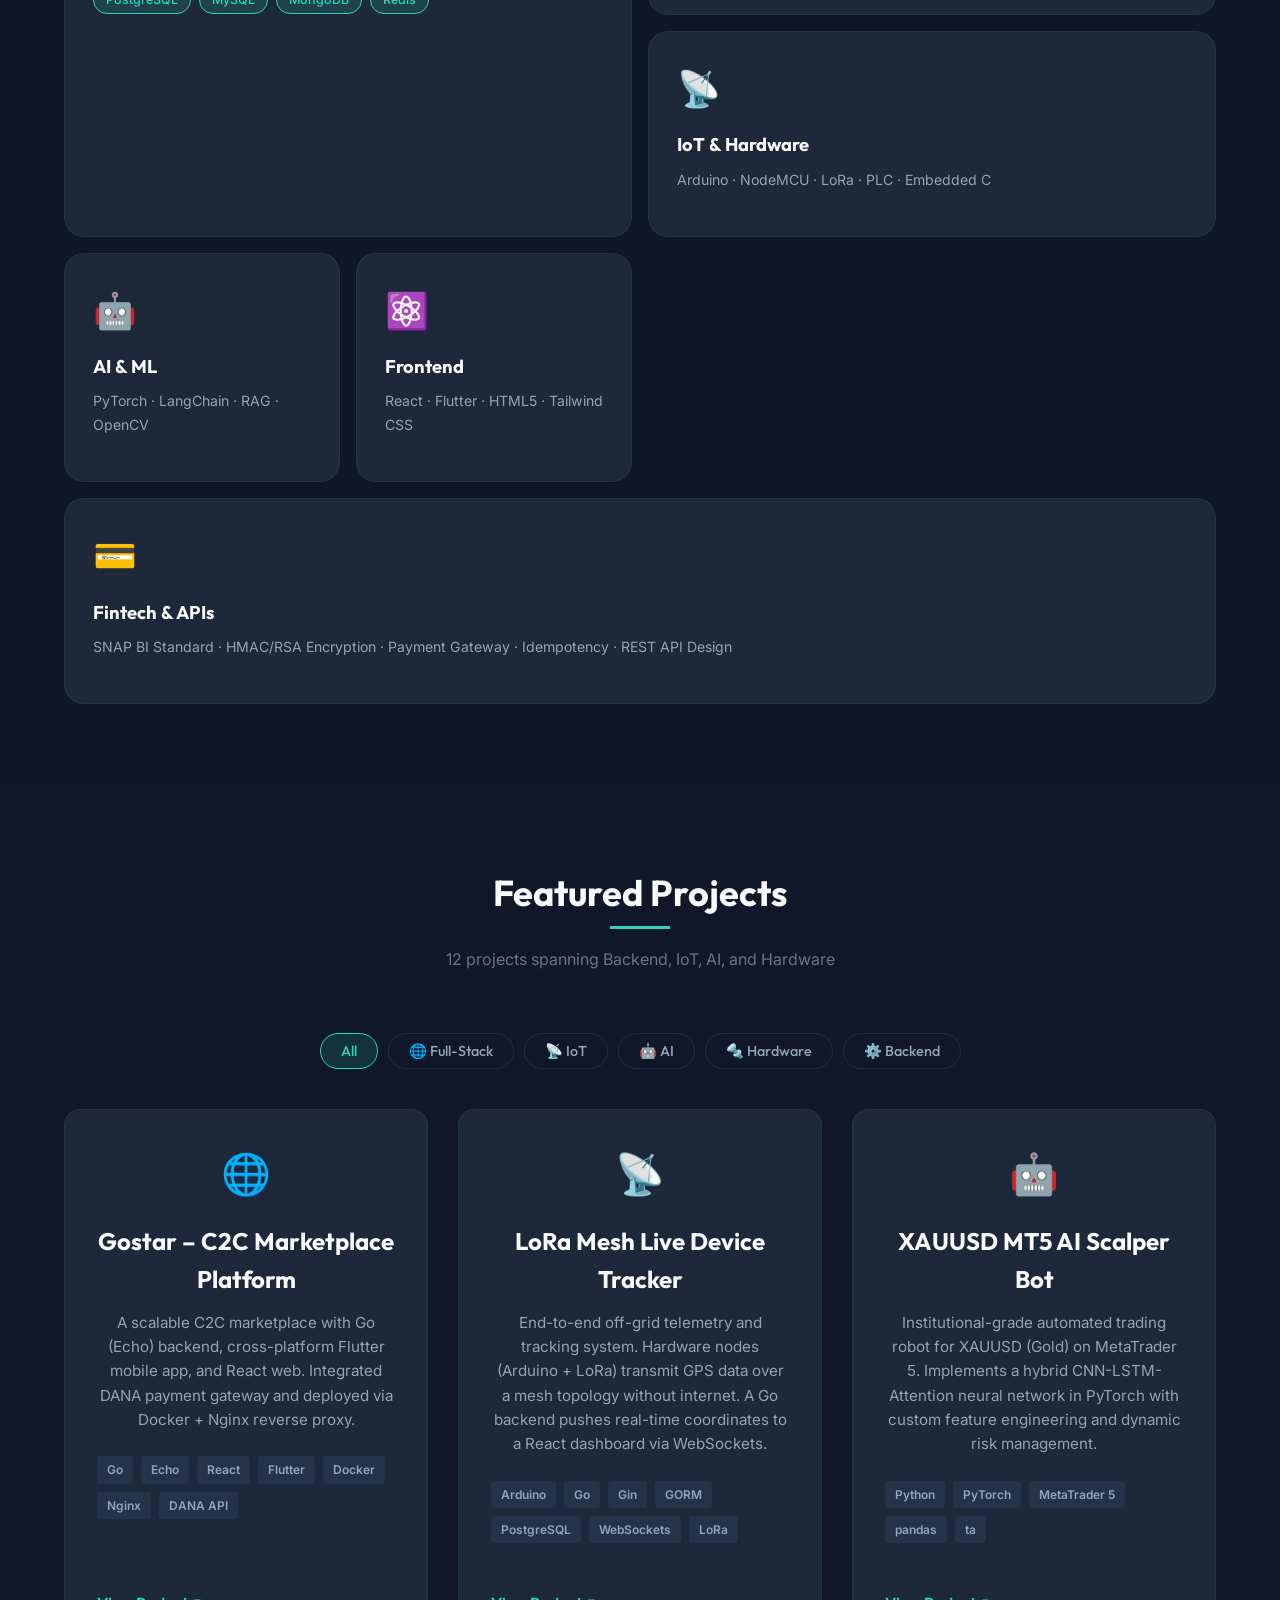
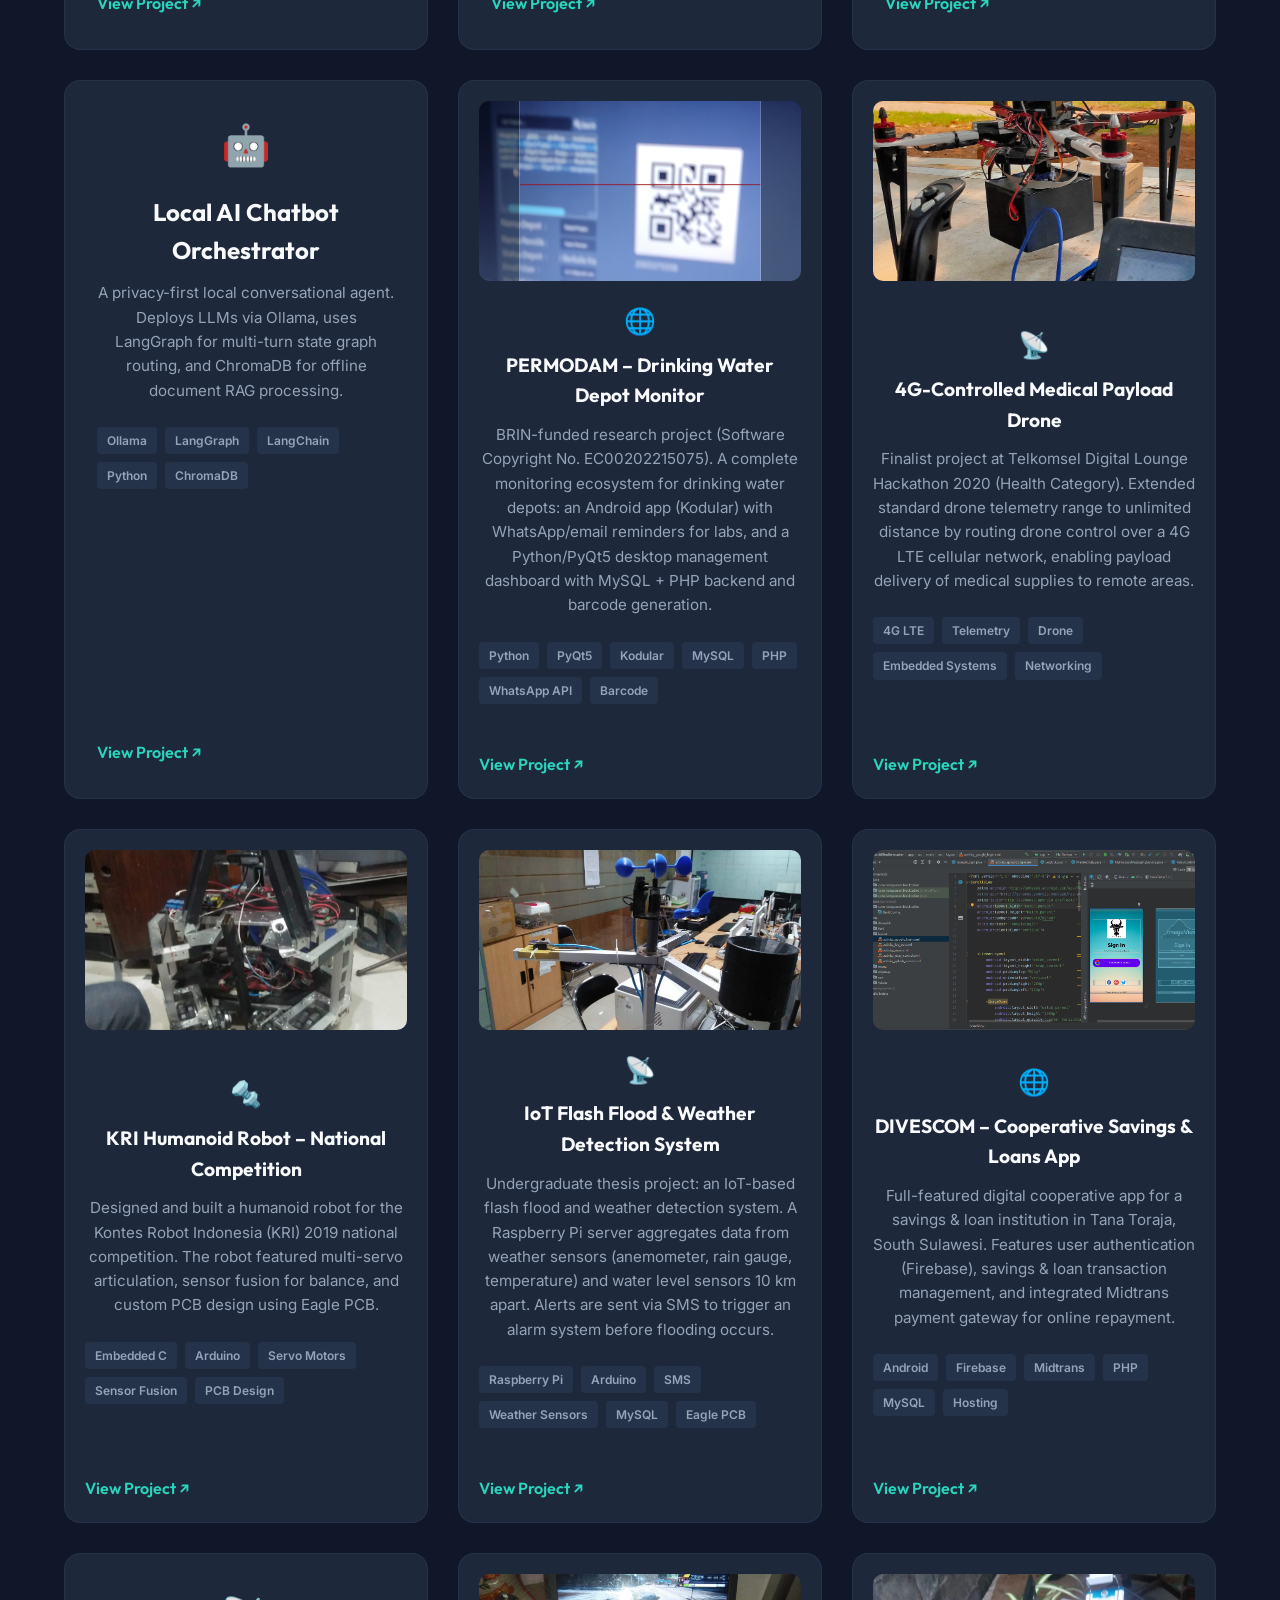
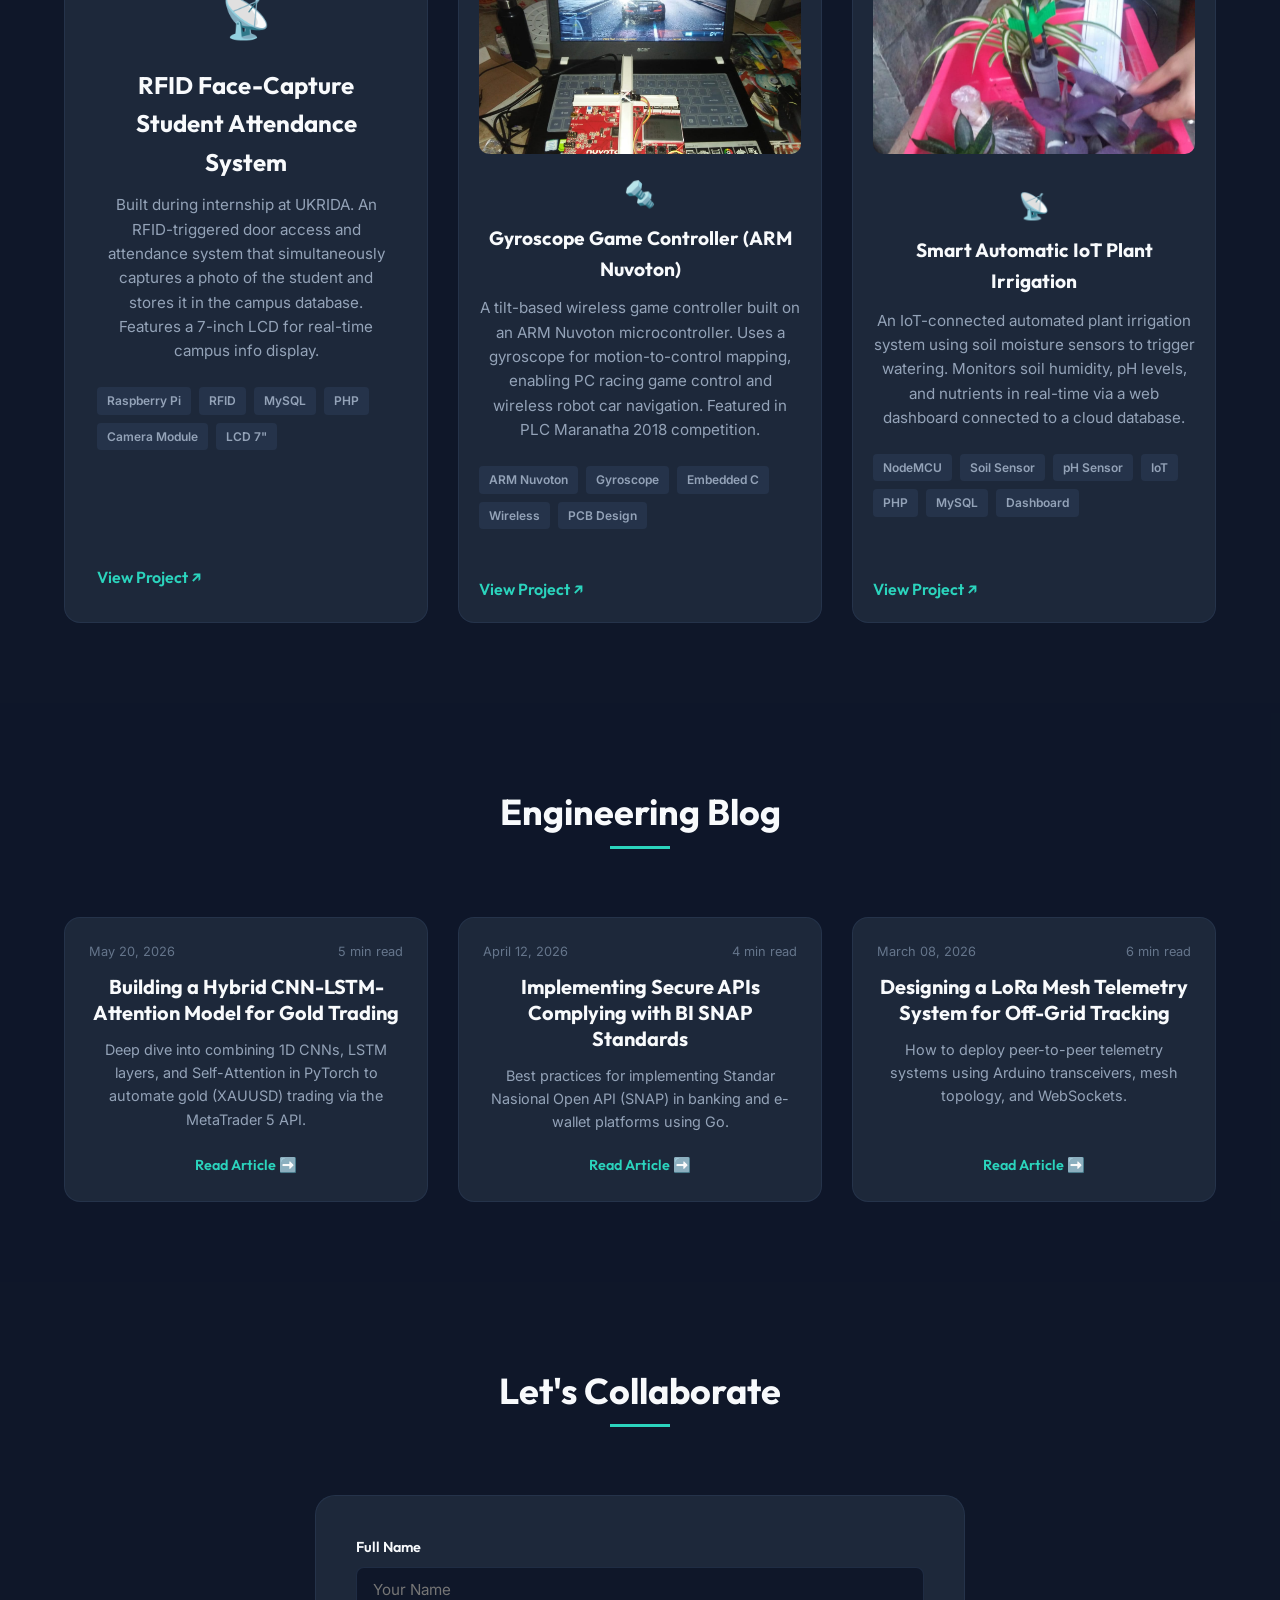
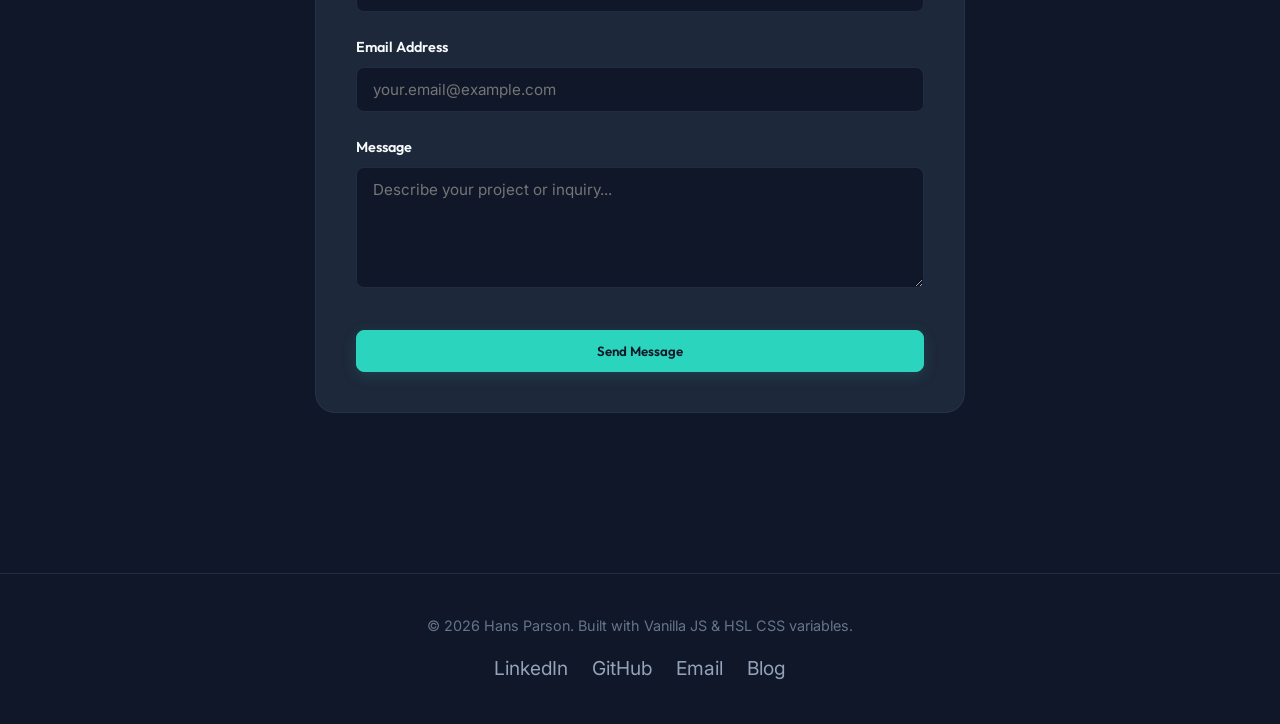
==== commit 106d5077: "feat: add 3 additional work experience entries with tools detail - PT. Percepatan Anugerah Terang Gl" ====
--- a/index.html
+++ b/index.html
@@ -113,6 +113,38 @@
             <li>Managed containerized databases via Docker and maintained deployments within GitLab CI/CD cycles.</li>
           </ul>
         </div>
+
+        <div class="timeline-item">
+          <span class="timeline-date">October 2020 - August 2022</span>
+          <h3 class="timeline-title">PT. Percepatan Anugerah Terang Global <span>- Research & Development Engineer</span></h3>
+          <ul class="timeline-desc">
+            <li>Designed a 360° product photography tool device integrated with an OCR (Optical Character Recognition) system for automatic product data extraction from photos.</li>
+            <li>Stored and managed extracted product data using MySQL and PHP backend.</li>
+            <li>Built RGB LED control systems for photography visualization and lighting automation.</li>
+            <li><strong>Tools:</strong> Python, OpenCV, Tesseract OCR, PHP, MySQL, Arduino, RGB LED strip control.</li>
+          </ul>
+        </div>
+
+        <div class="timeline-item">
+          <span class="timeline-date">July 2020 - September 2020</span>
+          <h3 class="timeline-title">PT. Favorit Teknologi Bangsa <span>- Research & Development Engineer</span></h3>
+          <ul class="timeline-desc">
+            <li>Designed a smart door access device with an integrated body temperature recognition system, monitored remotely via a web dashboard — deployed for Covid-19 indoor capacity control.</li>
+            <li>Built a real-time visitor database tracking temperature readings and room entry logs.</li>
+            <li><strong>Tools:</strong> MLX90614 IR temperature sensor, NodeMCU ESP8266, PHP, MySQL, HTML/CSS (web monitoring dashboard).</li>
+          </ul>
+        </div>
+
+        <div class="timeline-item">
+          <span class="timeline-date">June 2019 - November 2019</span>
+          <h3 class="timeline-title">Pusat Teknologi Informasi UKRIDA <span>- Staff Research & Development</span></h3>
+          <ul class="timeline-desc">
+            <li>Designed an RFID-based door access and student attendance system integrated with a MySQL student card database.</li>
+            <li>Served as Assistant Lecturer for Microcontroller, Electrical Circuits, and PLC programming courses.</li>
+            <li>Built competitive robots for national contests including Industrial Robot, KRI Humanoid, and Weather Station systems.</li>
+            <li><strong>Tools:</strong> RFID RC522, Arduino, PLC Omron, Embedded C, MySQL, PHP, SolidWorks.</li>
+          </ul>
+        </div>
       </div>
     </div>
   </section>
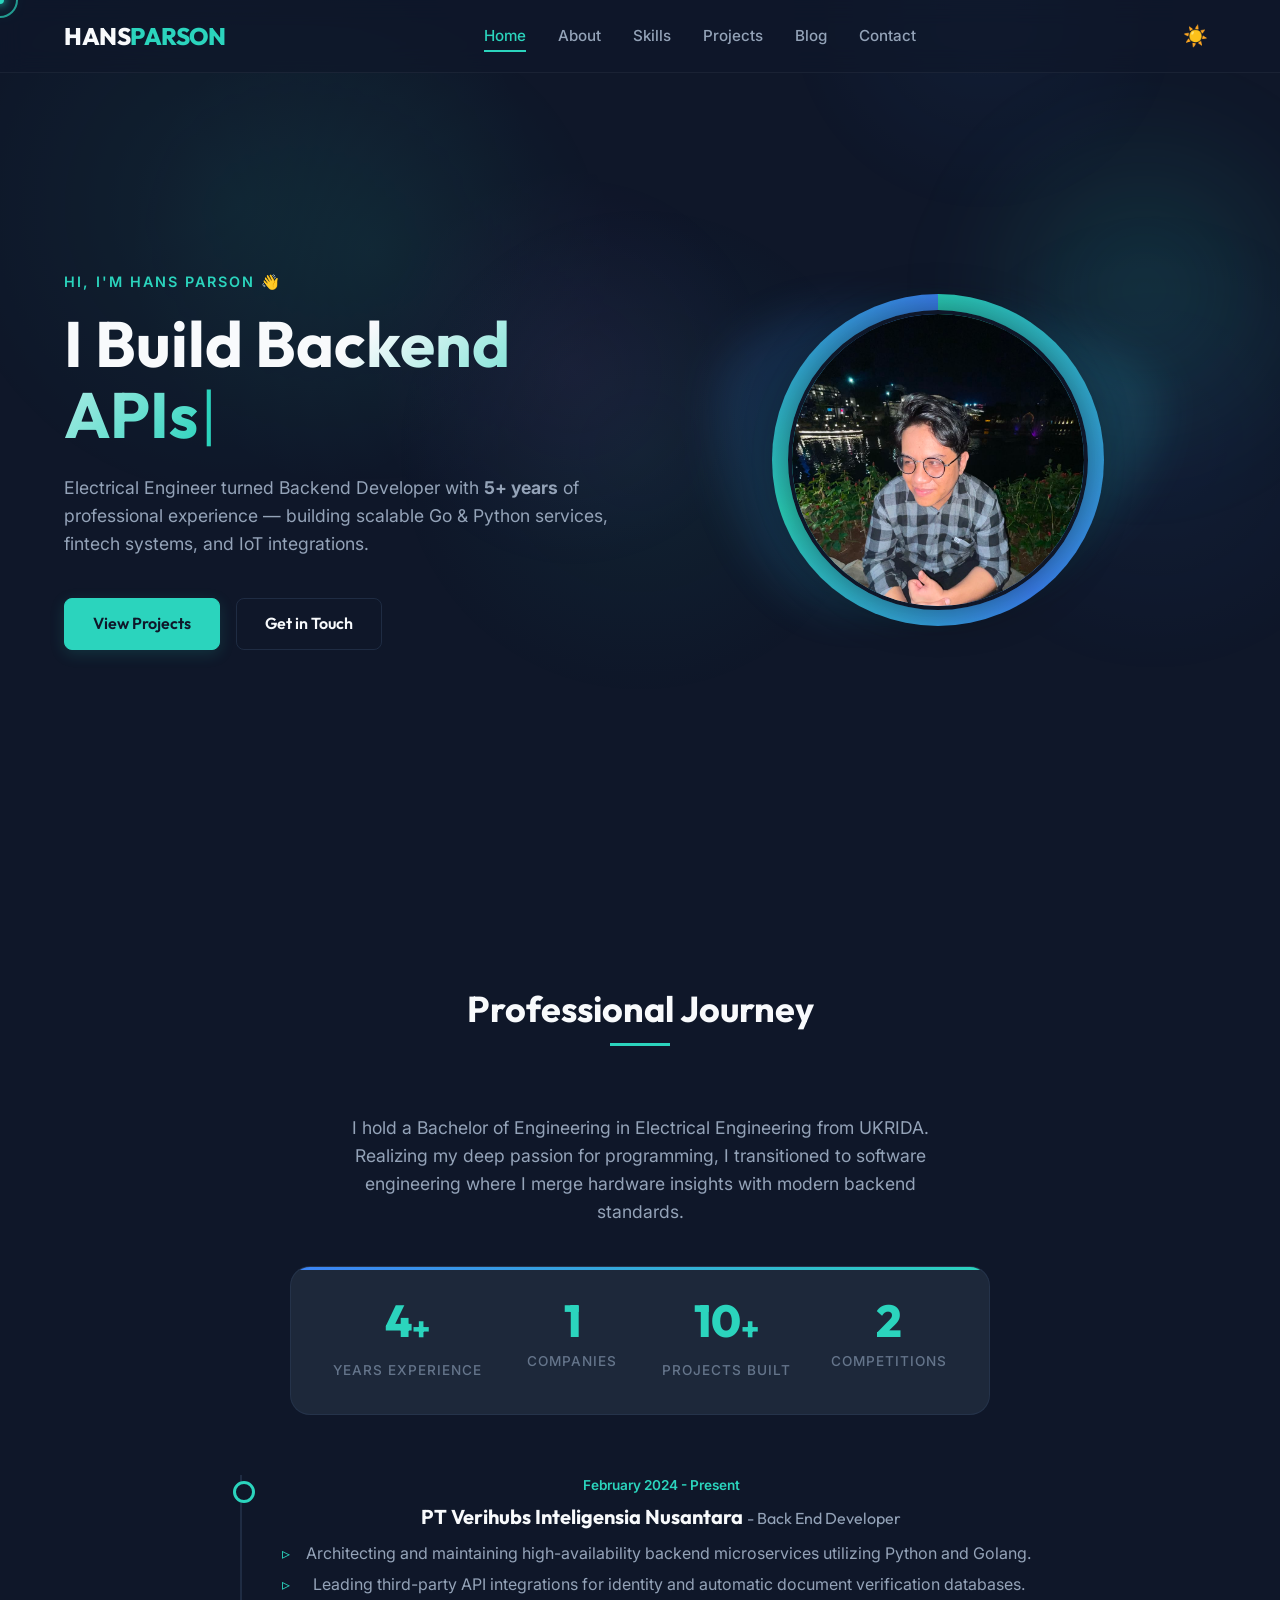
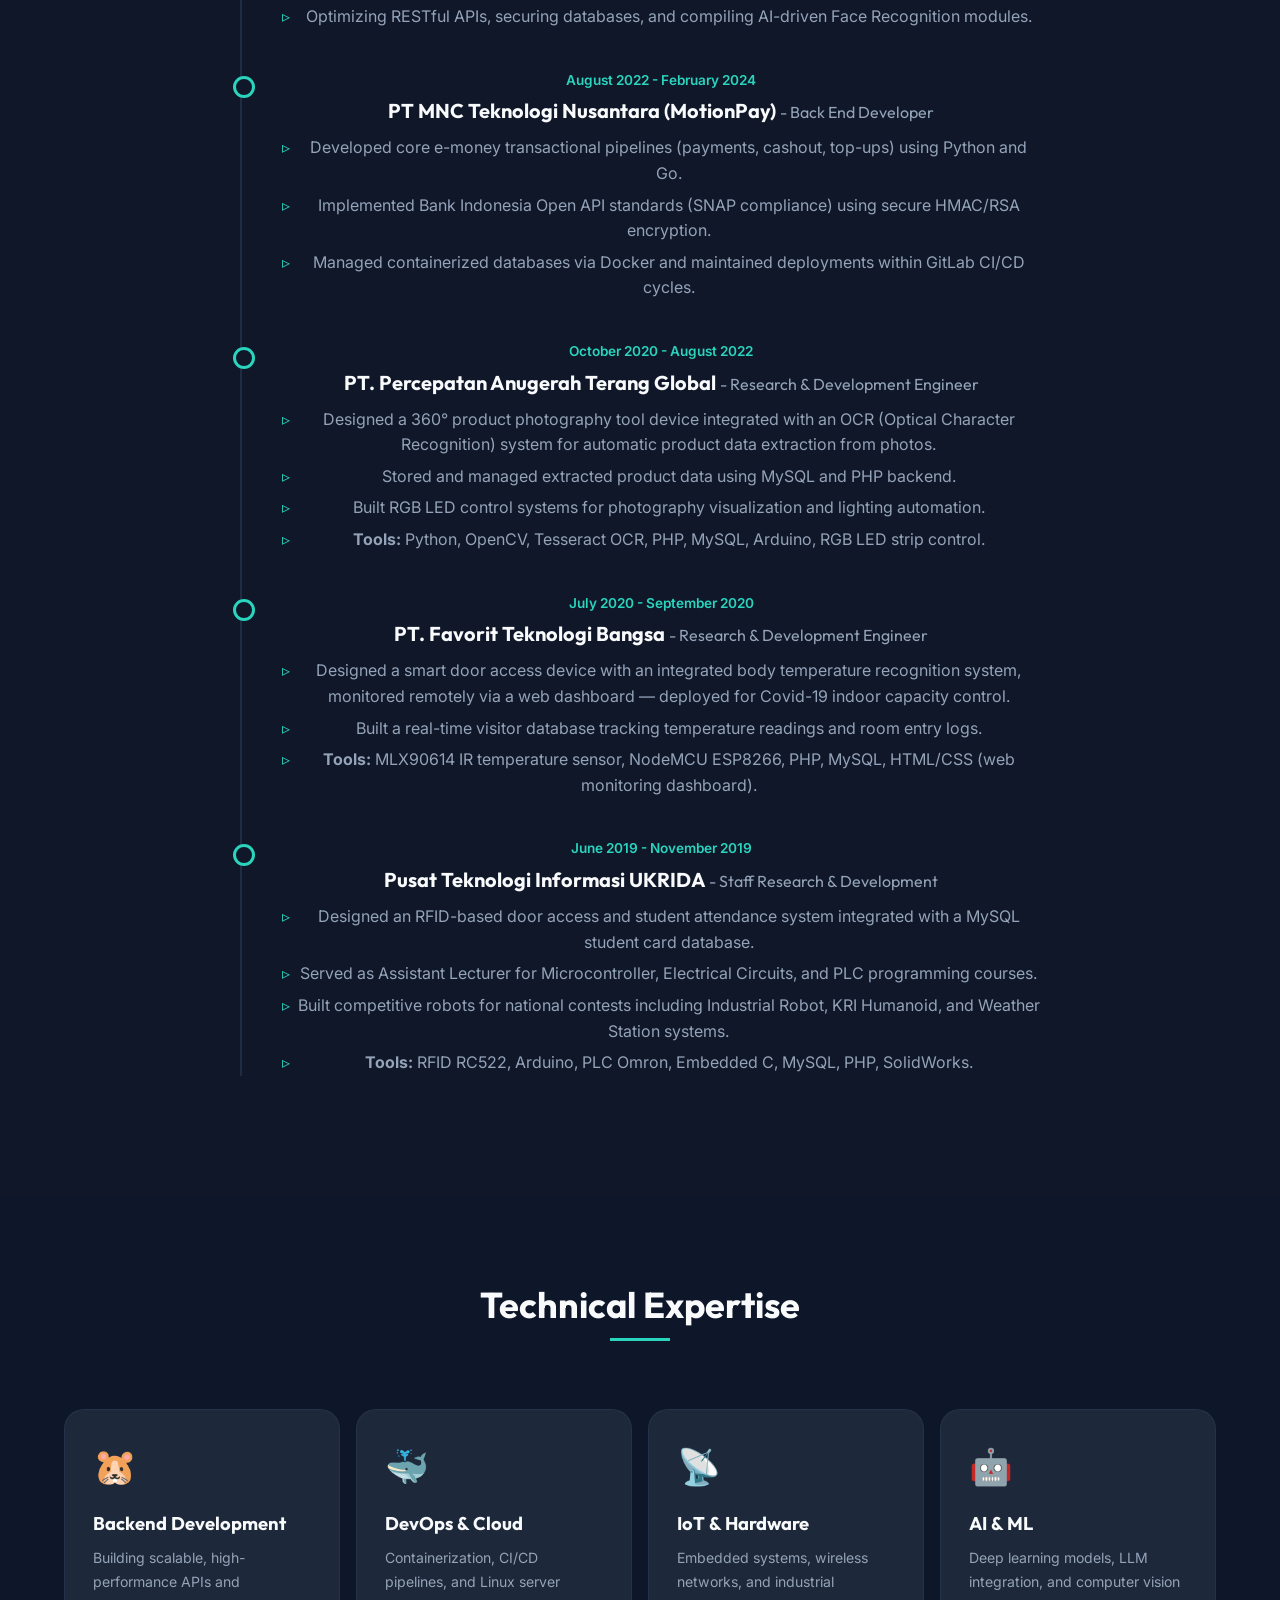
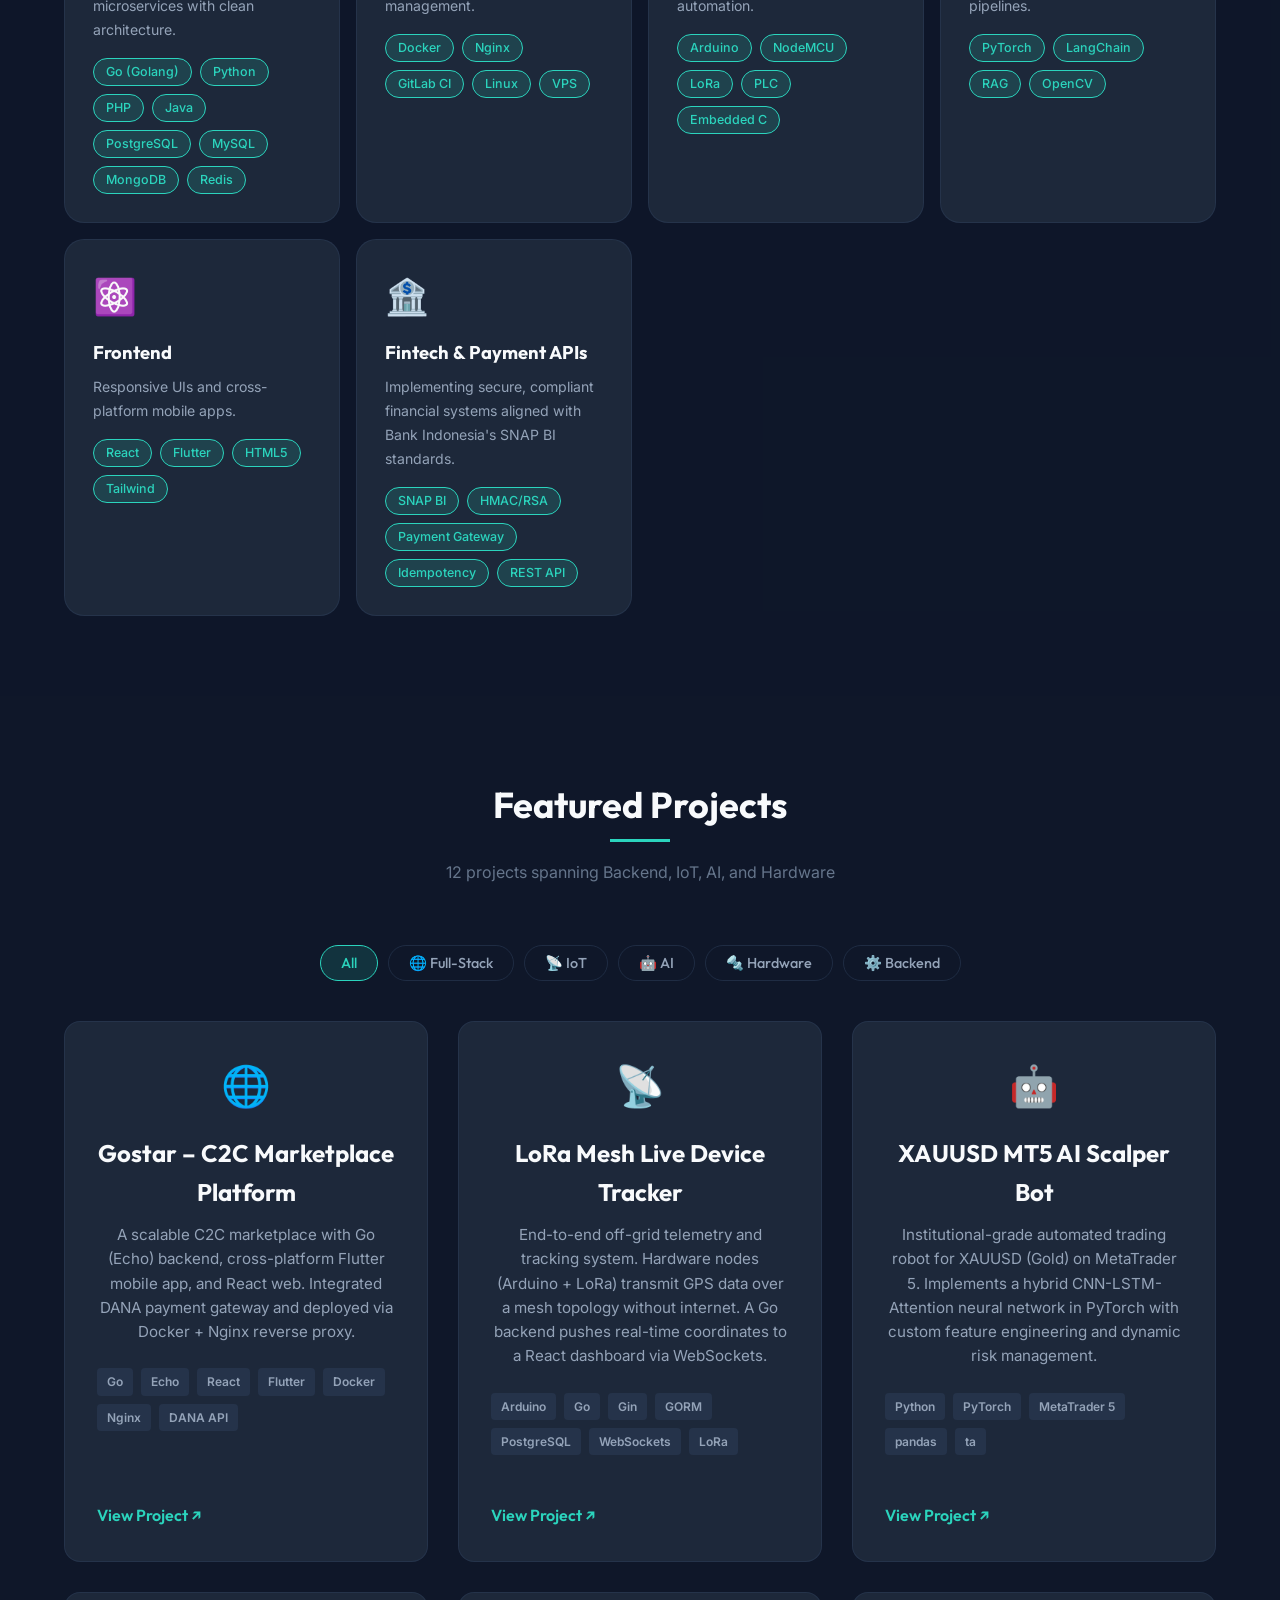
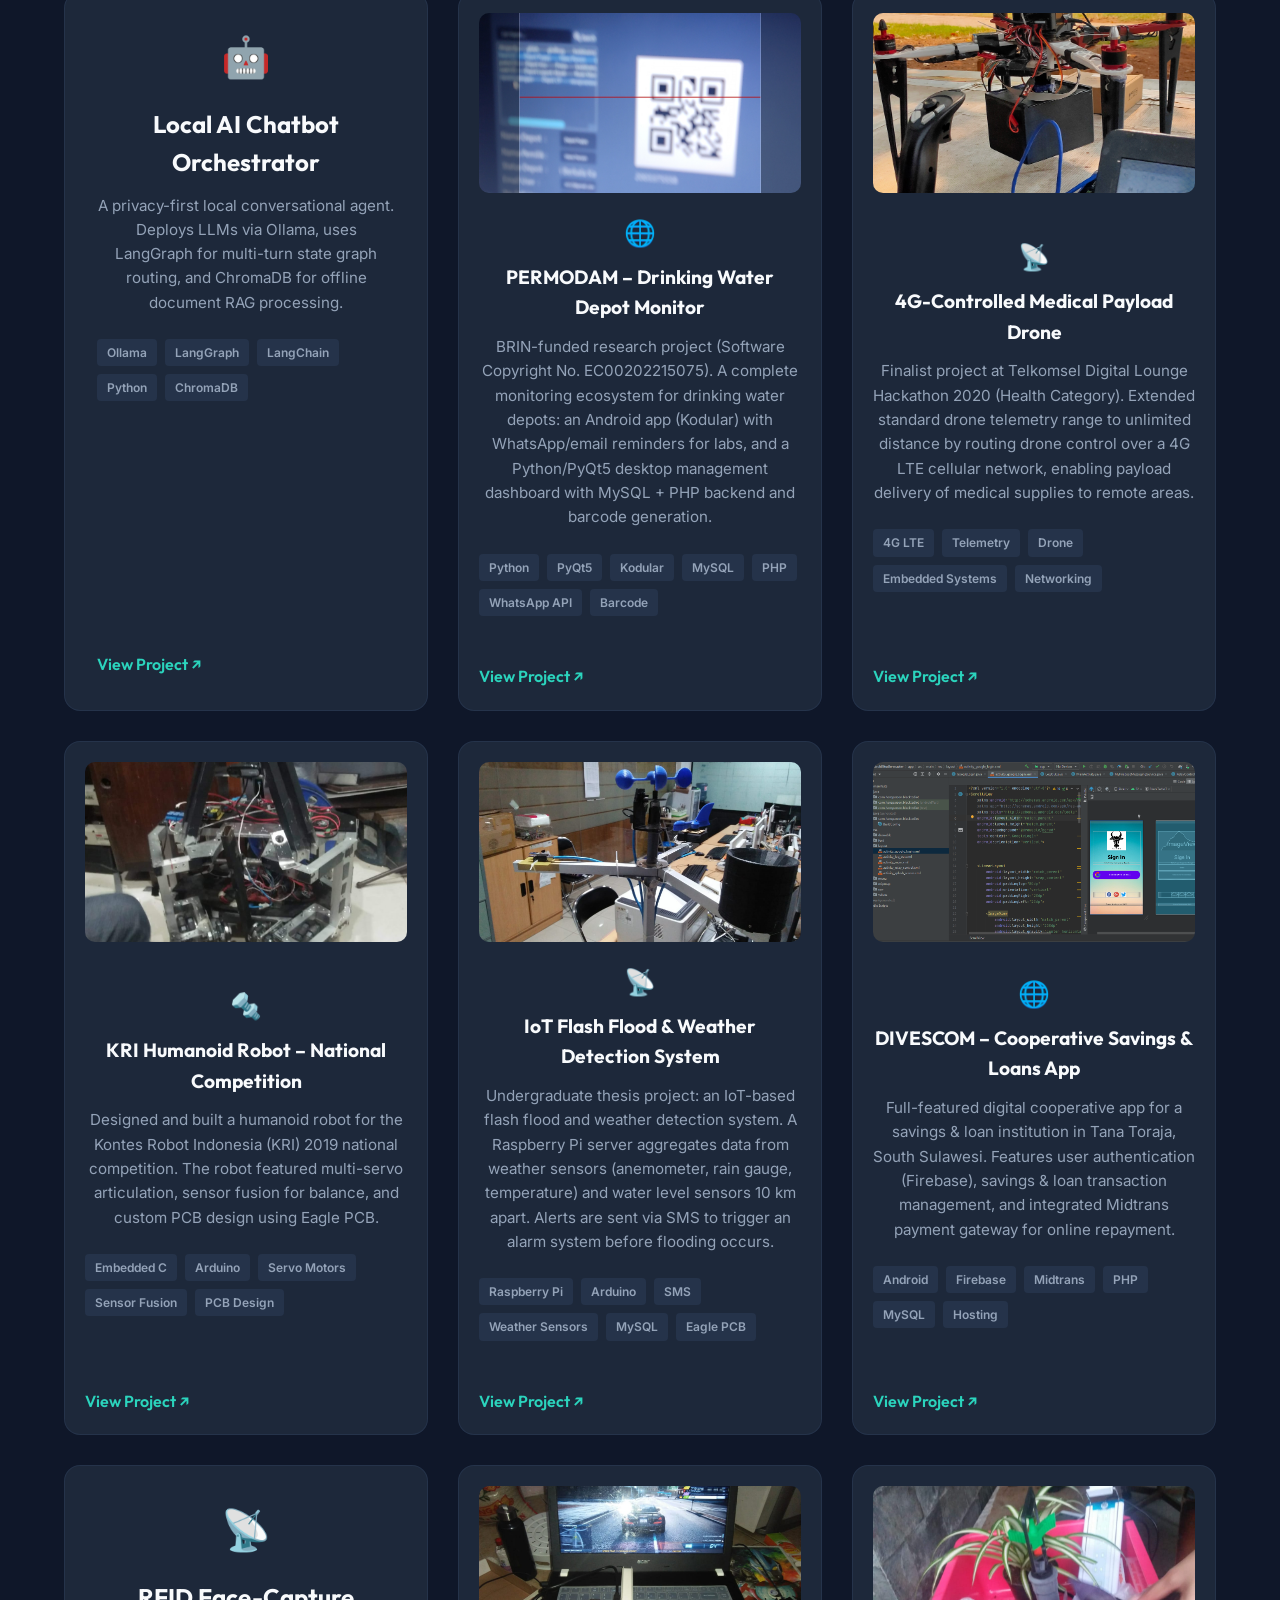
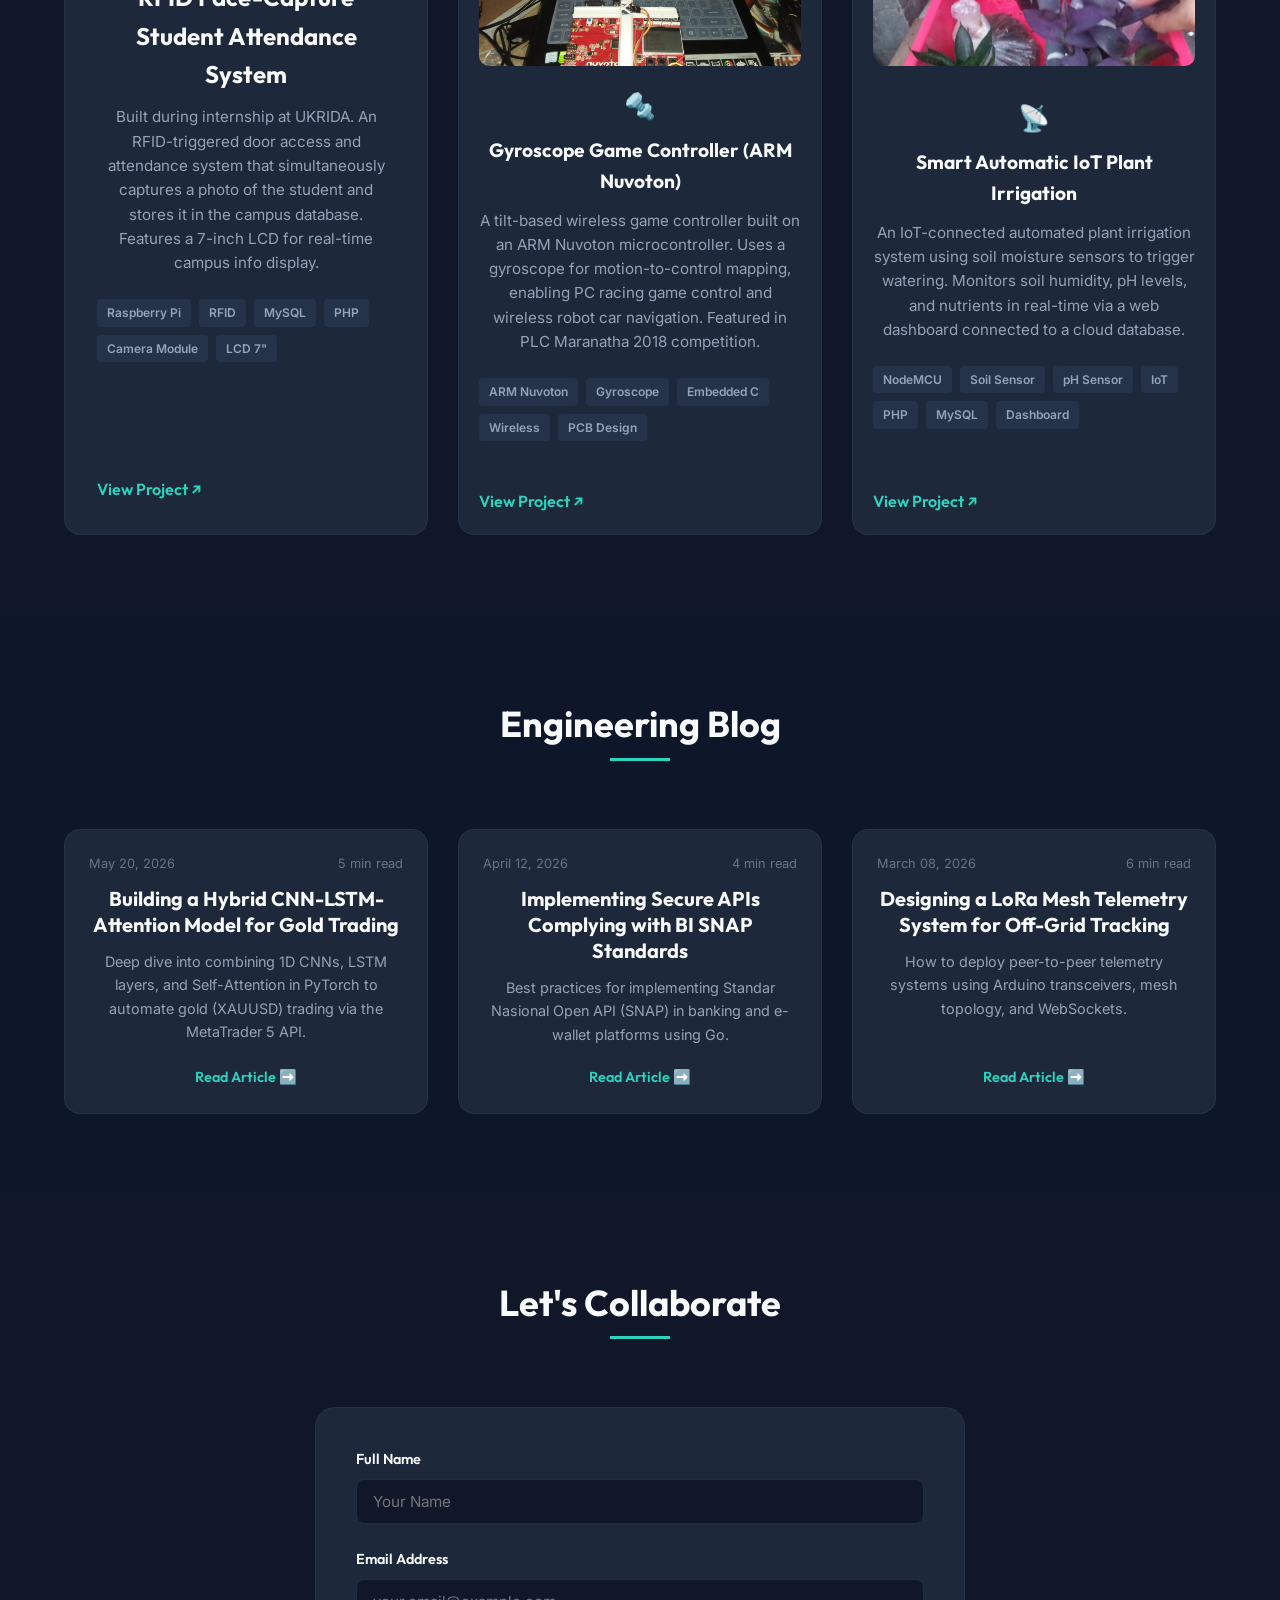
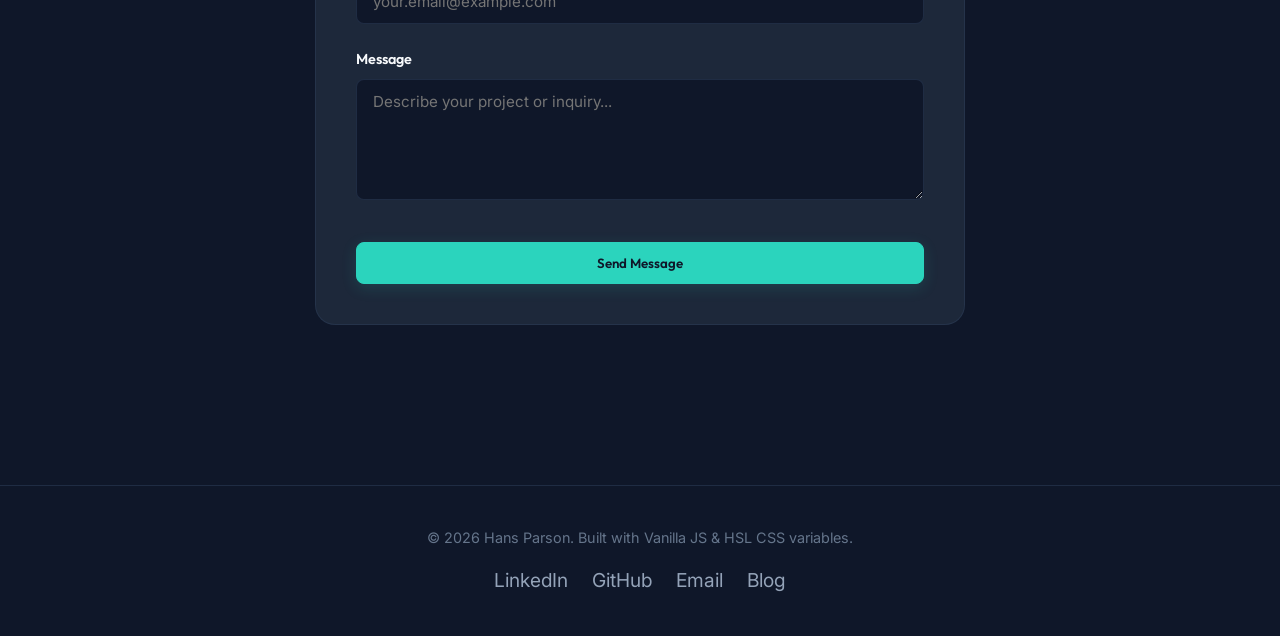
==== commit 4c069c8e: "fix: redesign bento grid layout - balanced 2-row 4-col grid - New layout: [Backend 2col][DevOps 1col" ====
--- a/index.html
+++ b/index.html
@@ -157,44 +157,61 @@
       </div>
       
       <div class="bento-grid" id="bento-grid">
-        <!-- Bento 1: Backend - Large -->
-        <div class="bento-card bento-large" id="bento-backend">
+        <!-- Row 1: Backend (2 cols) | DevOps (1 col) | IoT (1 col) -->
+        <div class="bento-card bento-r1-c2" id="bento-backend">
           <div class="bento-icon">🐹</div>
           <h3 class="bento-title">Backend Development</h3>
-          <p class="bento-desc">Go (Golang) · Python · PHP · Java</p>
-          <div class="bento-tags">
+          <p class="bento-desc">Building scalable, high-performance APIs and microservices with clean architecture.</p>
+          <div class="bento-tags">
+            <span>Go (Golang)</span><span>Python</span><span>PHP</span><span>Java</span>
             <span>PostgreSQL</span><span>MySQL</span><span>MongoDB</span><span>Redis</span>
           </div>
         </div>
-        <!-- Bento 2: DevOps -->
-        <div class="bento-card bento-medium" id="bento-devops">
+
+        <div class="bento-card" id="bento-devops">
           <div class="bento-icon">🐳</div>
           <h3 class="bento-title">DevOps & Cloud</h3>
-          <p class="bento-desc">Docker · Nginx · Linux · GitLab CI/CD · VPS</p>
-        </div>
-        <!-- Bento 3: IoT -->
-        <div class="bento-card bento-medium" id="bento-iot">
+          <p class="bento-desc">Containerization, CI/CD pipelines, and Linux server management.</p>
+          <div class="bento-tags">
+            <span>Docker</span><span>Nginx</span><span>GitLab CI</span><span>Linux</span><span>VPS</span>
+          </div>
+        </div>
+
+        <div class="bento-card" id="bento-iot">
           <div class="bento-icon">📡</div>
           <h3 class="bento-title">IoT & Hardware</h3>
-          <p class="bento-desc">Arduino · NodeMCU · LoRa · PLC · Embedded C</p>
-        </div>
-        <!-- Bento 4: AI/ML -->
-        <div class="bento-card bento-small" id="bento-ai">
+          <p class="bento-desc">Embedded systems, wireless networks, and industrial automation.</p>
+          <div class="bento-tags">
+            <span>Arduino</span><span>NodeMCU</span><span>LoRa</span><span>PLC</span><span>Embedded C</span>
+          </div>
+        </div>
+
+        <!-- Row 2: AI/ML (1 col) | Frontend (1 col) | Fintech (2 cols) -->
+        <div class="bento-card" id="bento-ai">
           <div class="bento-icon">🤖</div>
           <h3 class="bento-title">AI & ML</h3>
-          <p class="bento-desc">PyTorch · LangChain · RAG · OpenCV</p>
-        </div>
-        <!-- Bento 5: Frontend -->
-        <div class="bento-card bento-small" id="bento-frontend">
+          <p class="bento-desc">Deep learning models, LLM integration, and computer vision pipelines.</p>
+          <div class="bento-tags">
+            <span>PyTorch</span><span>LangChain</span><span>RAG</span><span>OpenCV</span>
+          </div>
+        </div>
+
+        <div class="bento-card" id="bento-frontend">
           <div class="bento-icon">⚛️</div>
           <h3 class="bento-title">Frontend</h3>
-          <p class="bento-desc">React · Flutter · HTML5 · Tailwind CSS</p>
-        </div>
-        <!-- Bento 6: Fintech -->
-        <div class="bento-card bento-wide" id="bento-fintech">
-          <div class="bento-icon">💳</div>
-          <h3 class="bento-title">Fintech & APIs</h3>
-          <p class="bento-desc">SNAP BI Standard · HMAC/RSA Encryption · Payment Gateway · Idempotency · REST API Design</p>
+          <p class="bento-desc">Responsive UIs and cross-platform mobile apps.</p>
+          <div class="bento-tags">
+            <span>React</span><span>Flutter</span><span>HTML5</span><span>Tailwind</span>
+          </div>
+        </div>
+
+        <div class="bento-card bento-r1-c2" id="bento-fintech">
+          <div class="bento-icon">🏦</div>
+          <h3 class="bento-title">Fintech & Payment APIs</h3>
+          <p class="bento-desc">Implementing secure, compliant financial systems aligned with Bank Indonesia's SNAP BI standards.</p>
+          <div class="bento-tags">
+            <span>SNAP BI</span><span>HMAC/RSA</span><span>Payment Gateway</span><span>Idempotency</span><span>REST API</span>
+          </div>
         </div>
       </div>
     </div>
--- a/style.css
+++ b/style.css
@@ -1295,14 +1295,10 @@
 /* Responsive Bento */
 @media (max-width: 900px) {
   .bento-grid { grid-template-columns: repeat(2, 1fr); }
-  .bento-large { grid-column: span 2; }
-  .bento-wide  { grid-column: span 2; }
-  .bento-small { grid-column: span 1; }
+  .bento-r1-c2 { grid-column: span 2; }
 }
 
 @media (max-width: 560px) {
   .bento-grid { grid-template-columns: 1fr; }
-  .bento-large, .bento-medium, .bento-small, .bento-wide {
-    grid-column: span 1;
-  }
-}
+  .bento-r1-c2 { grid-column: span 1; }
+}
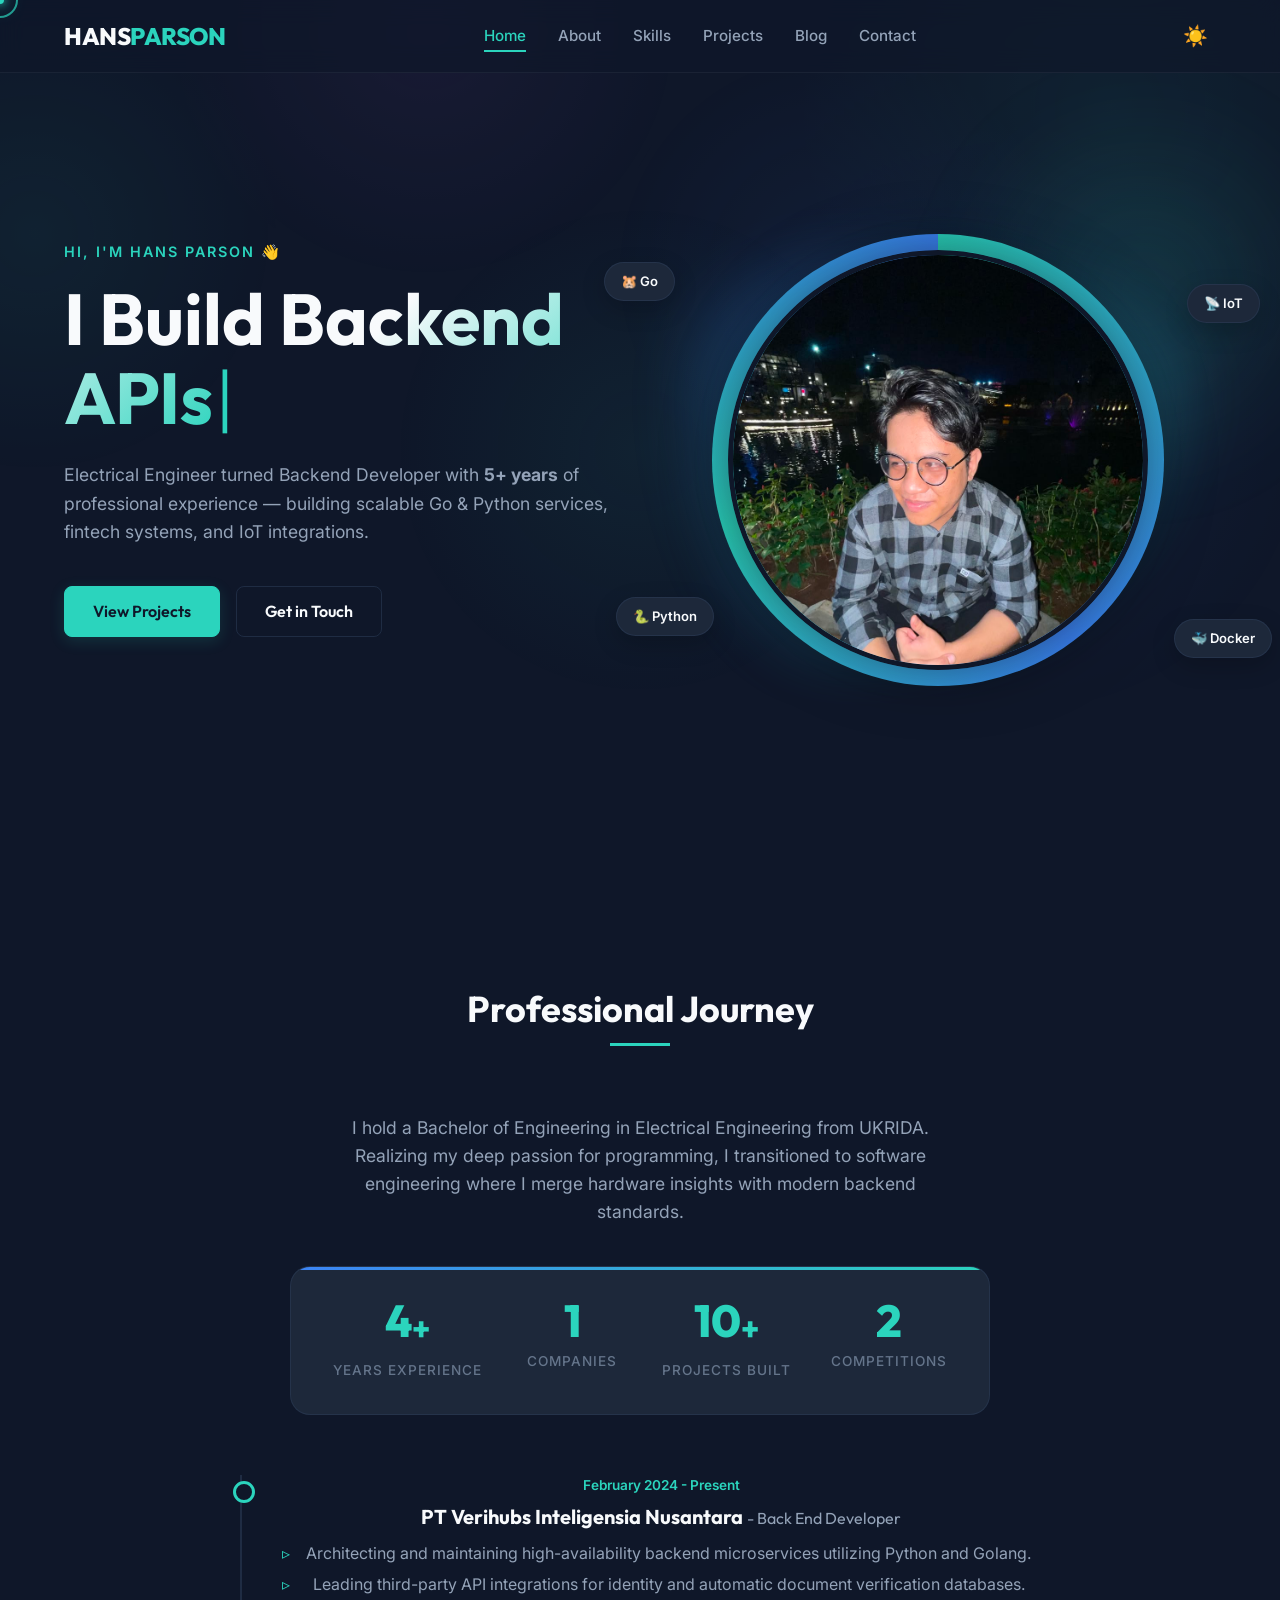
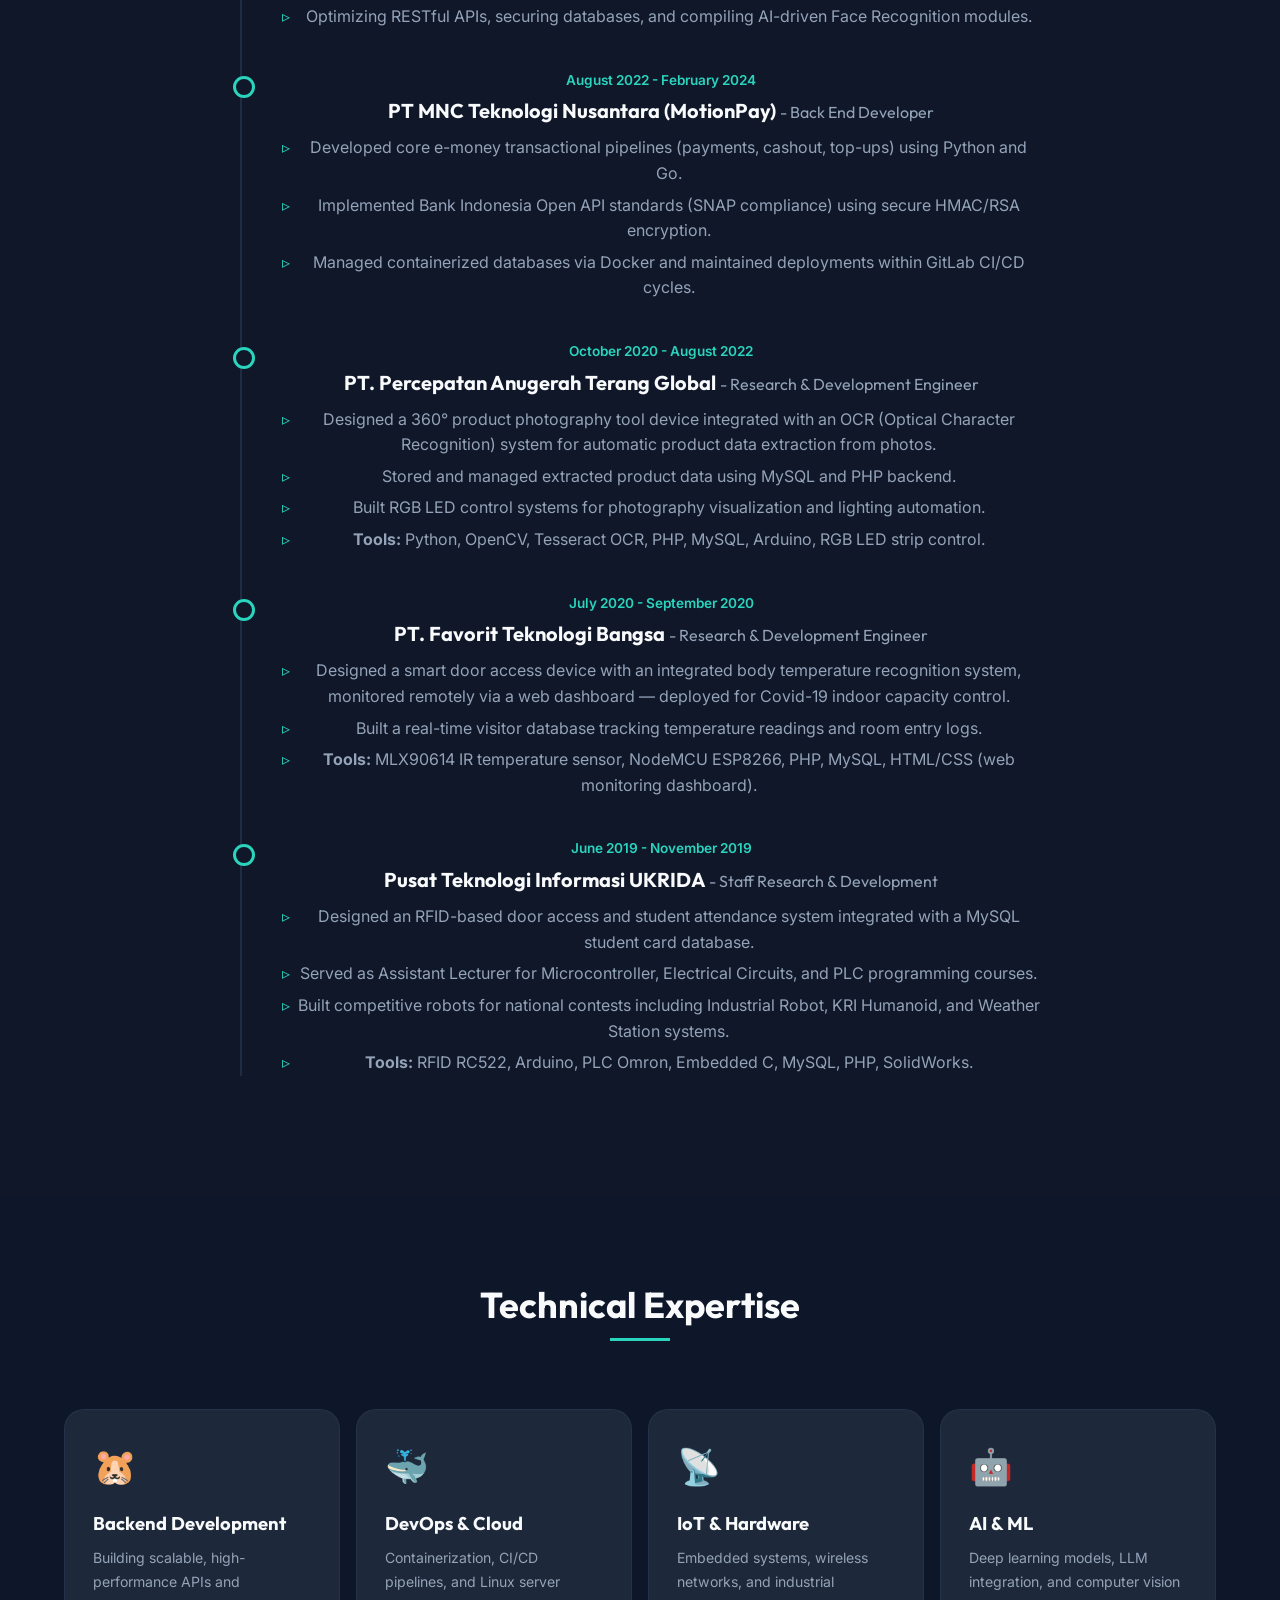
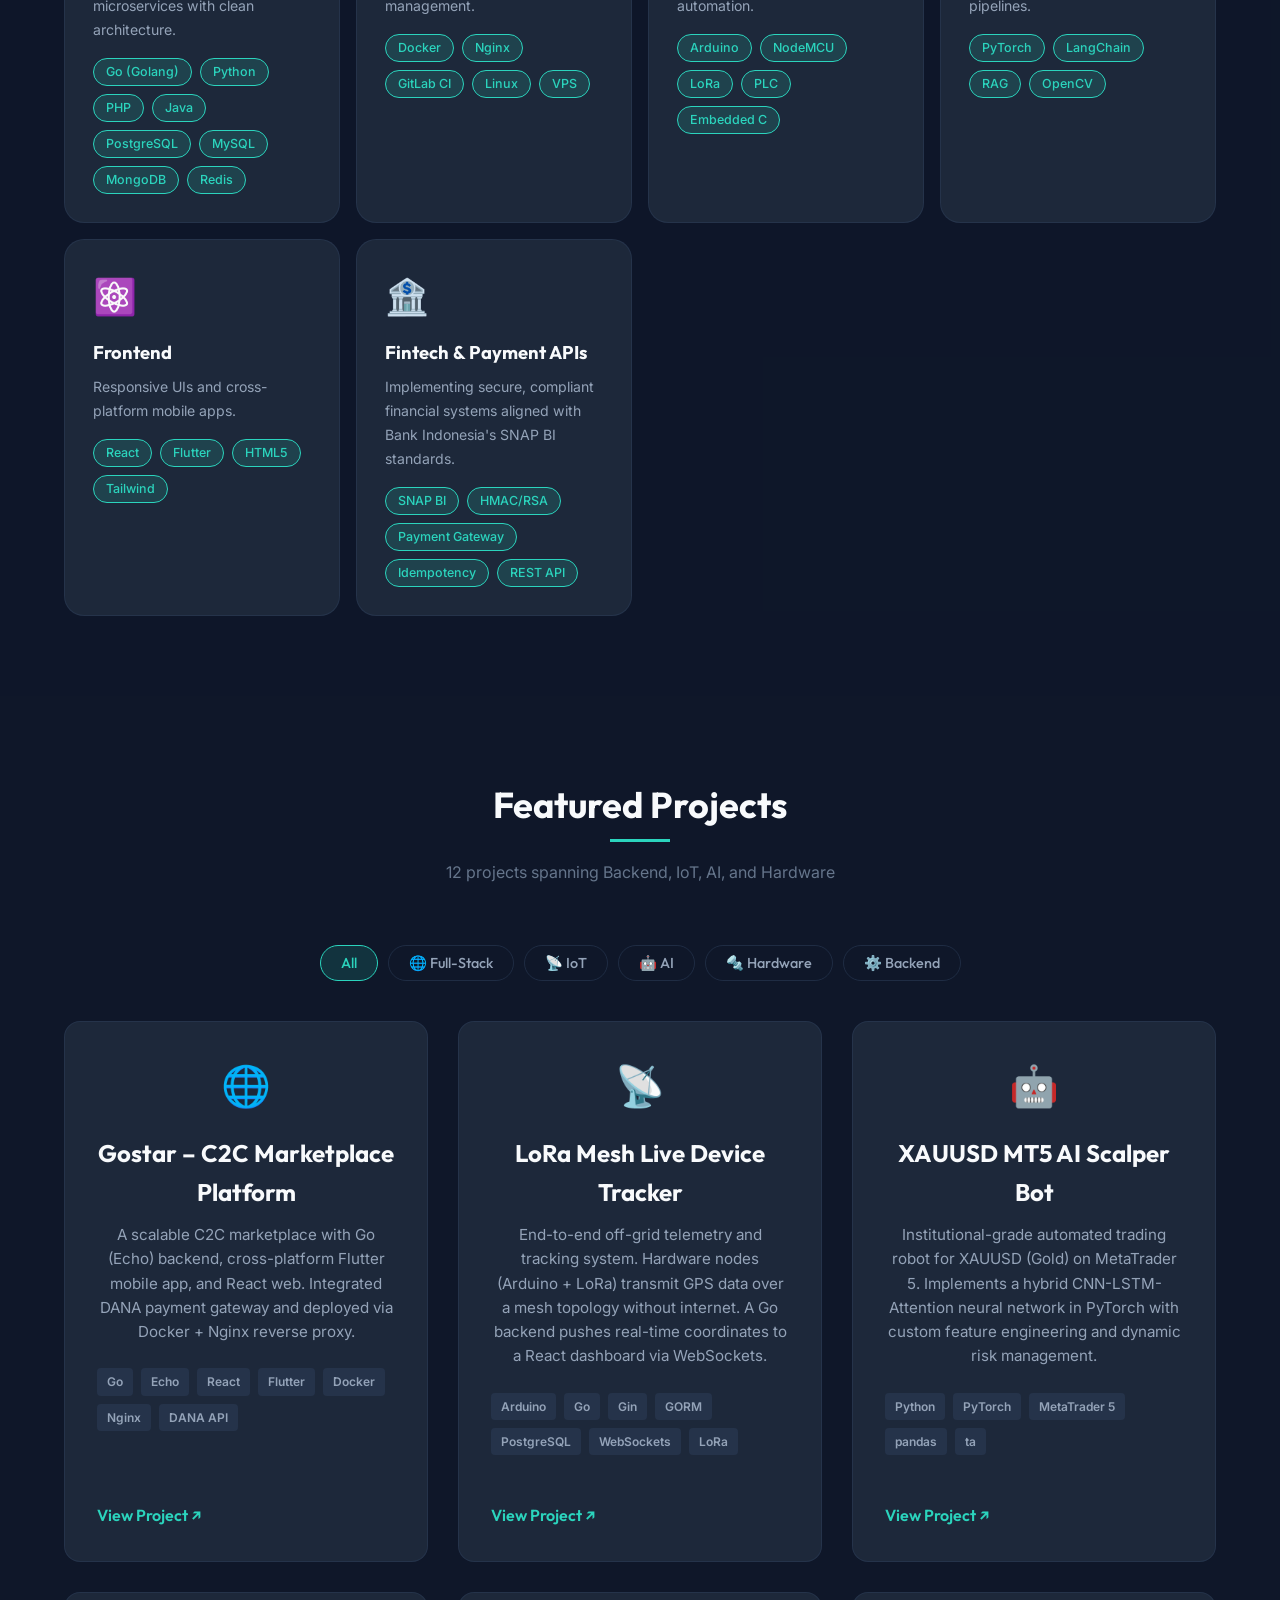
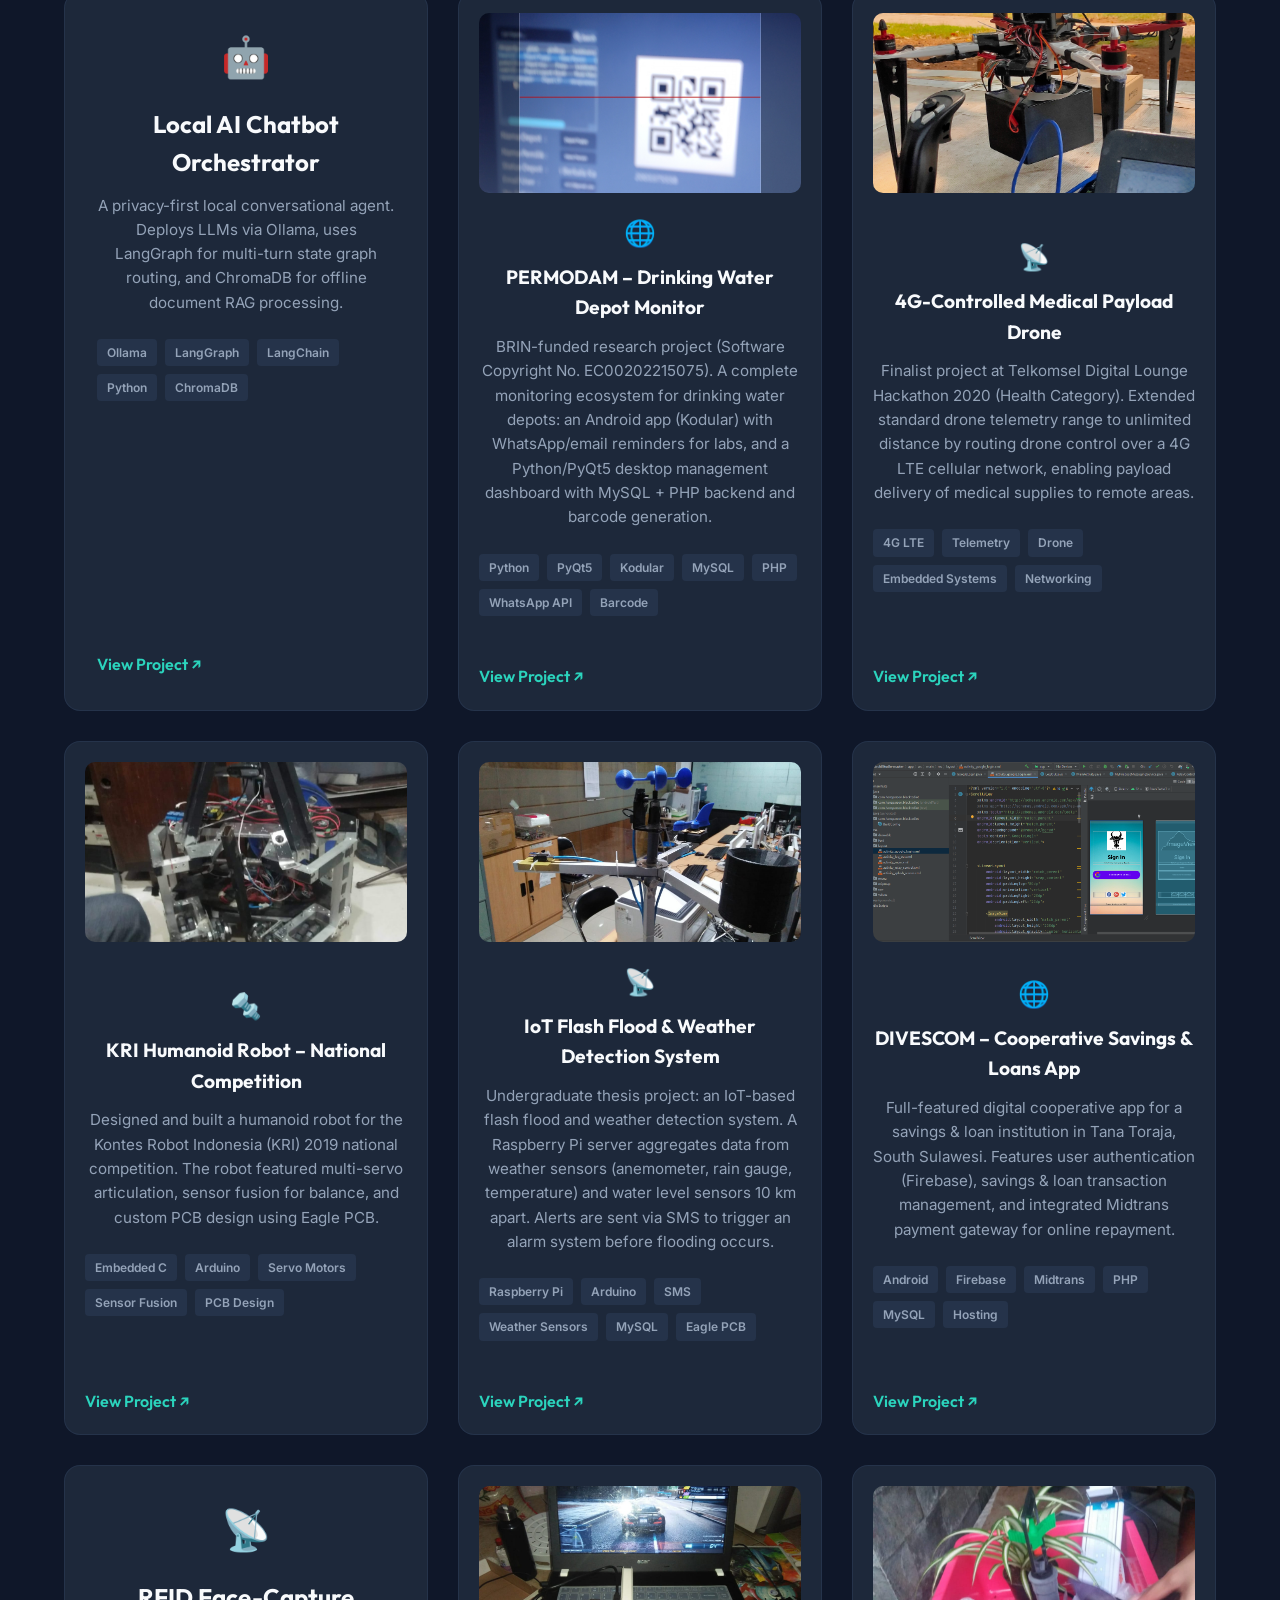
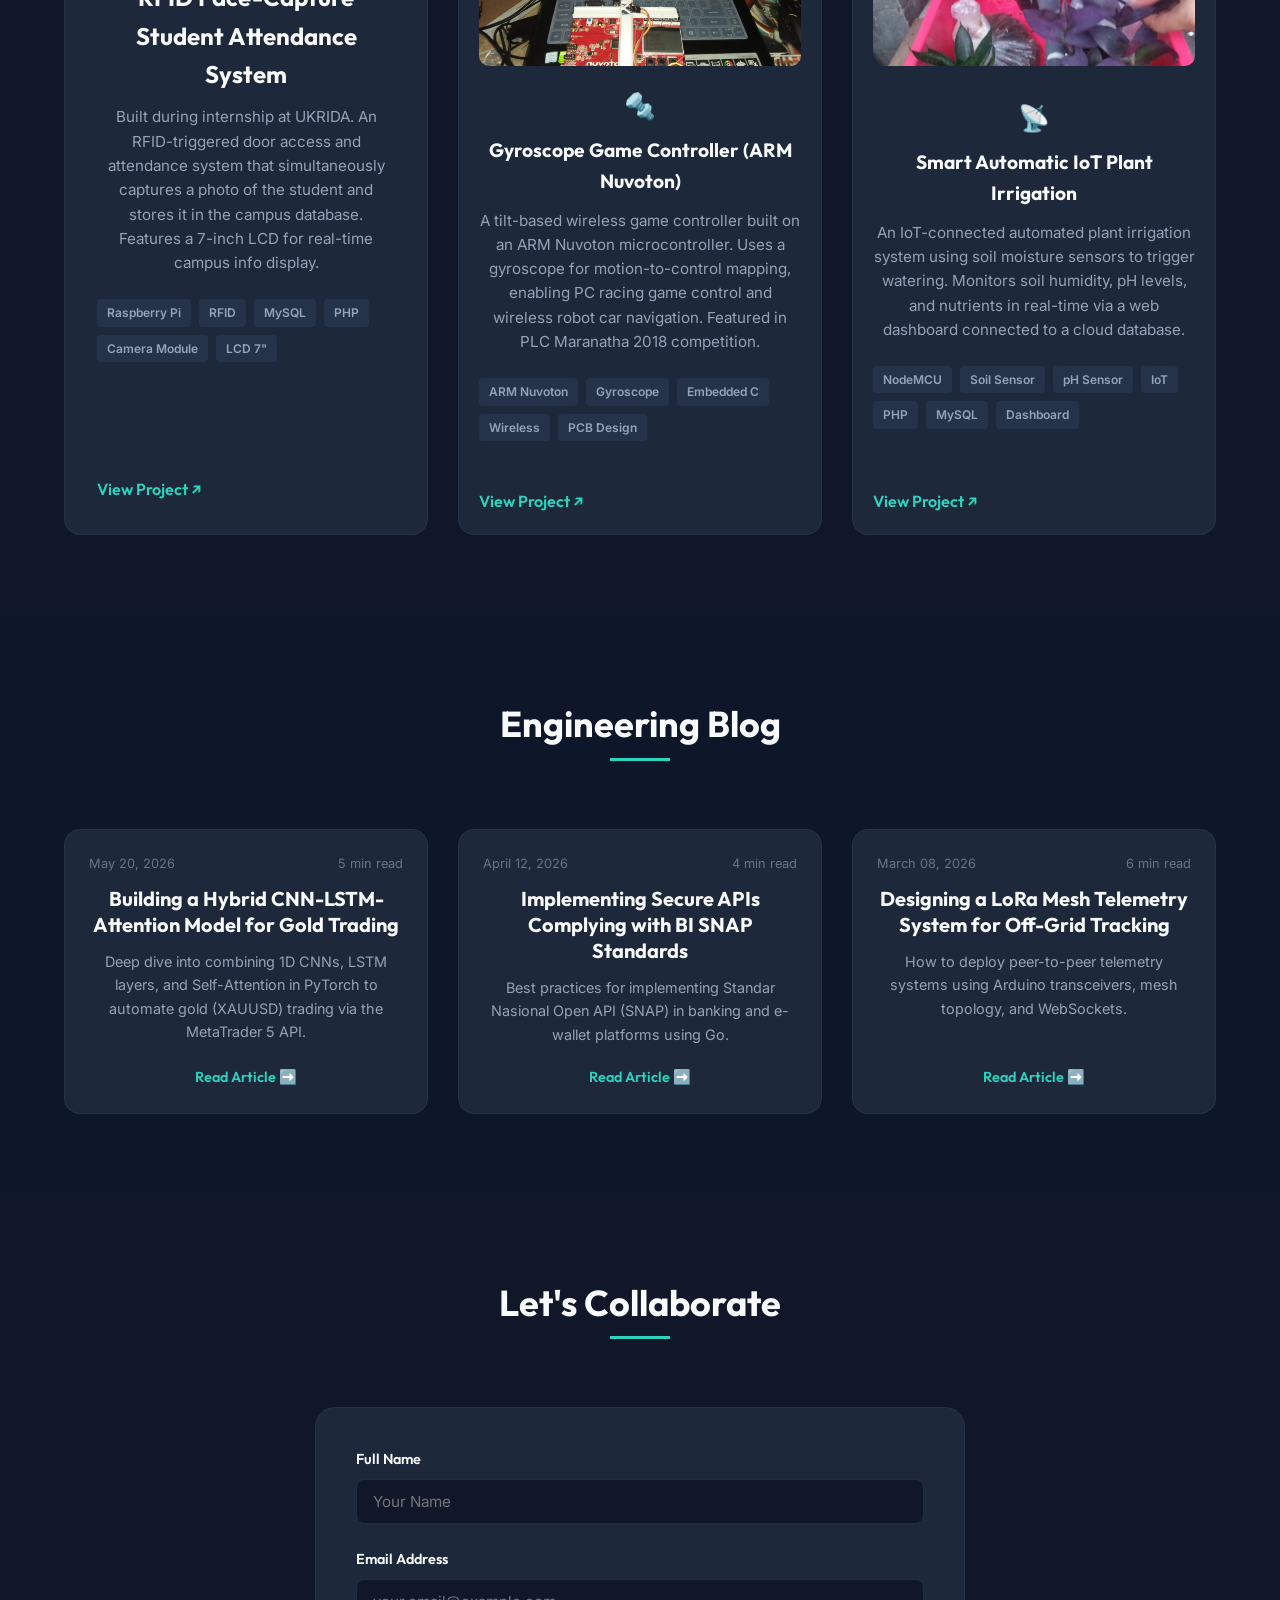
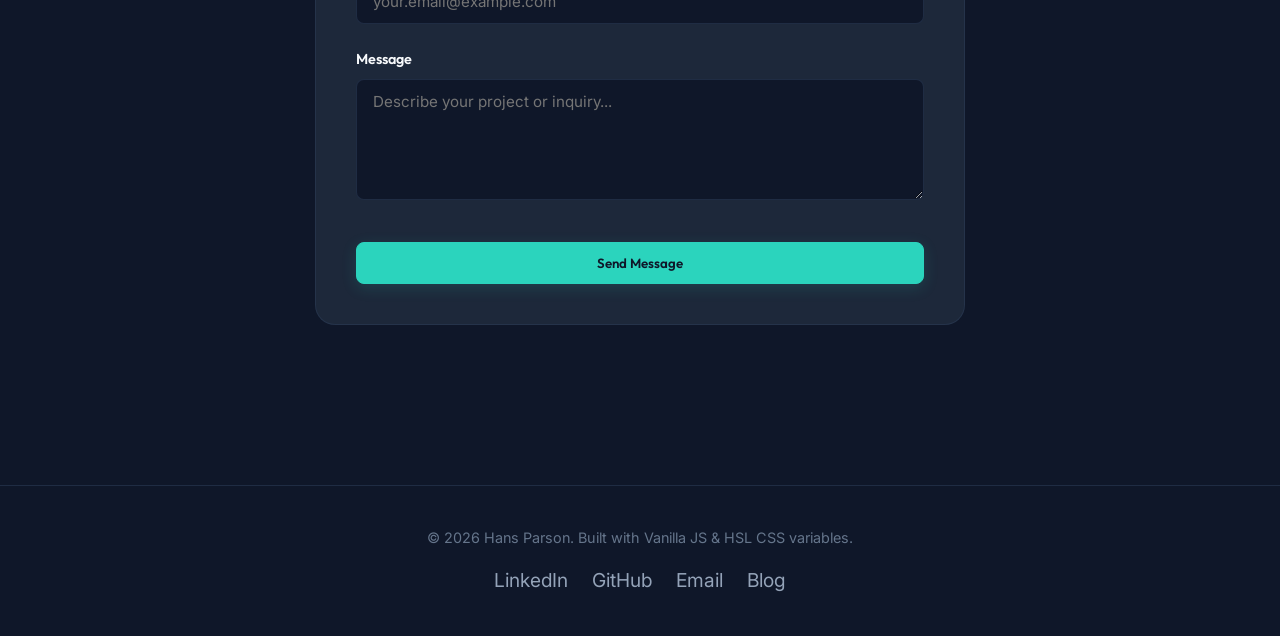
==== commit ad1fecec: "feat: enhanced hero section - bigger photo, floating badges, animations - Profile photo enlarged: 30" ====
--- a/index.html
+++ b/index.html
@@ -58,6 +58,11 @@
         <div class="profile-photo-ring">
           <img src="assets/projects/profile_image.jpeg" alt="Hans Parson" class="profile-photo" id="profile-photo">
         </div>
+        <!-- Floating tech badges -->
+        <div class="float-badge badge-1">🐹 Go</div>
+        <div class="float-badge badge-2">🐍 Python</div>
+        <div class="float-badge badge-3">📡 IoT</div>
+        <div class="float-badge badge-4">🐳 Docker</div>
       </div>
     </div>
   </section>
--- a/style.css
+++ b/style.css
@@ -315,14 +315,14 @@
 }
 
 .hero-title {
-  font-size: 3rem;
+  font-size: 3.2rem;
   line-height: 1.1;
   margin-bottom: 24px;
 }
 
 @media(min-width: 768px) {
   .hero-title {
-    font-size: 4rem;
+    font-size: 4.5rem;
   }
 }
 
@@ -349,17 +349,17 @@
 .hero-image-wrap::before {
   content: '';
   position: absolute;
-  width: 80%;
-  height: 80%;
+  width: 90%;
+  height: 90%;
   border-radius: 30% 70% 70% 30% / 30% 30% 70% 70%;
   background: linear-gradient(135deg, var(--secondary-accent) 0%, var(--primary-accent) 100%);
-  opacity: 0.15;
-  filter: blur(20px);
+  opacity: 0.2;
+  filter: blur(30px);
   animation: morphing 15s infinite alternate;
 }
 
 @keyframes morphing {
-  0% { border-radius: 30% 70% 70% 30% / 30% 30% 70% 70%; }
+  0%   { border-radius: 30% 70% 70% 30% / 30% 30% 70% 70%; }
   100% { border-radius: 70% 30% 30% 70% / 70% 70% 30% 30%; }
 }
 
@@ -998,12 +998,18 @@
 /* --- Profile Photo with Ring Glow --- */
 .profile-photo-ring {
   position: relative;
-  width: 320px;
-  height: 320px;
+  width: 440px;
+  height: 440px;
   margin: 0 auto;
   display: flex;
   align-items: center;
   justify-content: center;
+  animation: float-photo 6s ease-in-out infinite;
+}
+
+@keyframes float-photo {
+  0%, 100% { transform: translateY(0); }
+  50%       { transform: translateY(-12px); }
 }
 
 .profile-photo-ring::before {
@@ -1042,26 +1048,57 @@
 }
 
 .profile-photo {
-  width: 300px;
-  height: 300px;
+  width: 420px;
+  height: 420px;
   border-radius: 50%;
   object-fit: cover;
   object-position: center 15%;
   position: relative;
   z-index: 1;
-  border: 4px solid var(--bg-color);
-  box-shadow: 0 0 40px rgba(0,0,0,0.5);
+  border: 5px solid var(--bg-color);
+  box-shadow: 0 0 60px rgba(0,0,0,0.5);
 }
 
 @media(max-width: 768px) {
   .profile-photo-ring {
-    width: 220px;
-    height: 220px;
+    width: 280px;
+    height: 280px;
   }
   .profile-photo {
-    width: 205px;
-    height: 205px;
+    width: 265px;
+    height: 265px;
   }
+}
+
+/* --- Floating Tech Badges around Photo --- */
+.float-badge {
+  position: absolute;
+  background: var(--bg-card);
+  border: 1px solid var(--border-color);
+  border-radius: 100px;
+  padding: 8px 16px;
+  font-size: 0.82rem;
+  font-weight: 600;
+  color: var(--text-primary);
+  white-space: nowrap;
+  box-shadow: 0 8px 24px rgba(0,0,0,0.2);
+  backdrop-filter: blur(10px);
+  z-index: 2;
+  animation: badge-float 3s ease-in-out infinite alternate;
+}
+
+@keyframes badge-float {
+  from { transform: translateY(0px); }
+  to   { transform: translateY(-8px); }
+}
+
+.badge-1 { top: 5%;  left: -10%; animation-delay: 0s; }
+.badge-2 { bottom: 10%; left: -8%; animation-delay: 0.8s; }
+.badge-3 { top: 10%;  right: -8%; animation-delay: 0.4s; }
+.badge-4 { bottom: 5%; right: -10%; animation-delay: 1.2s; }
+
+@media(max-width: 900px) {
+  .float-badge { display: none; }
 }
 
 /* --- Animated Stat Counters Bar --- */
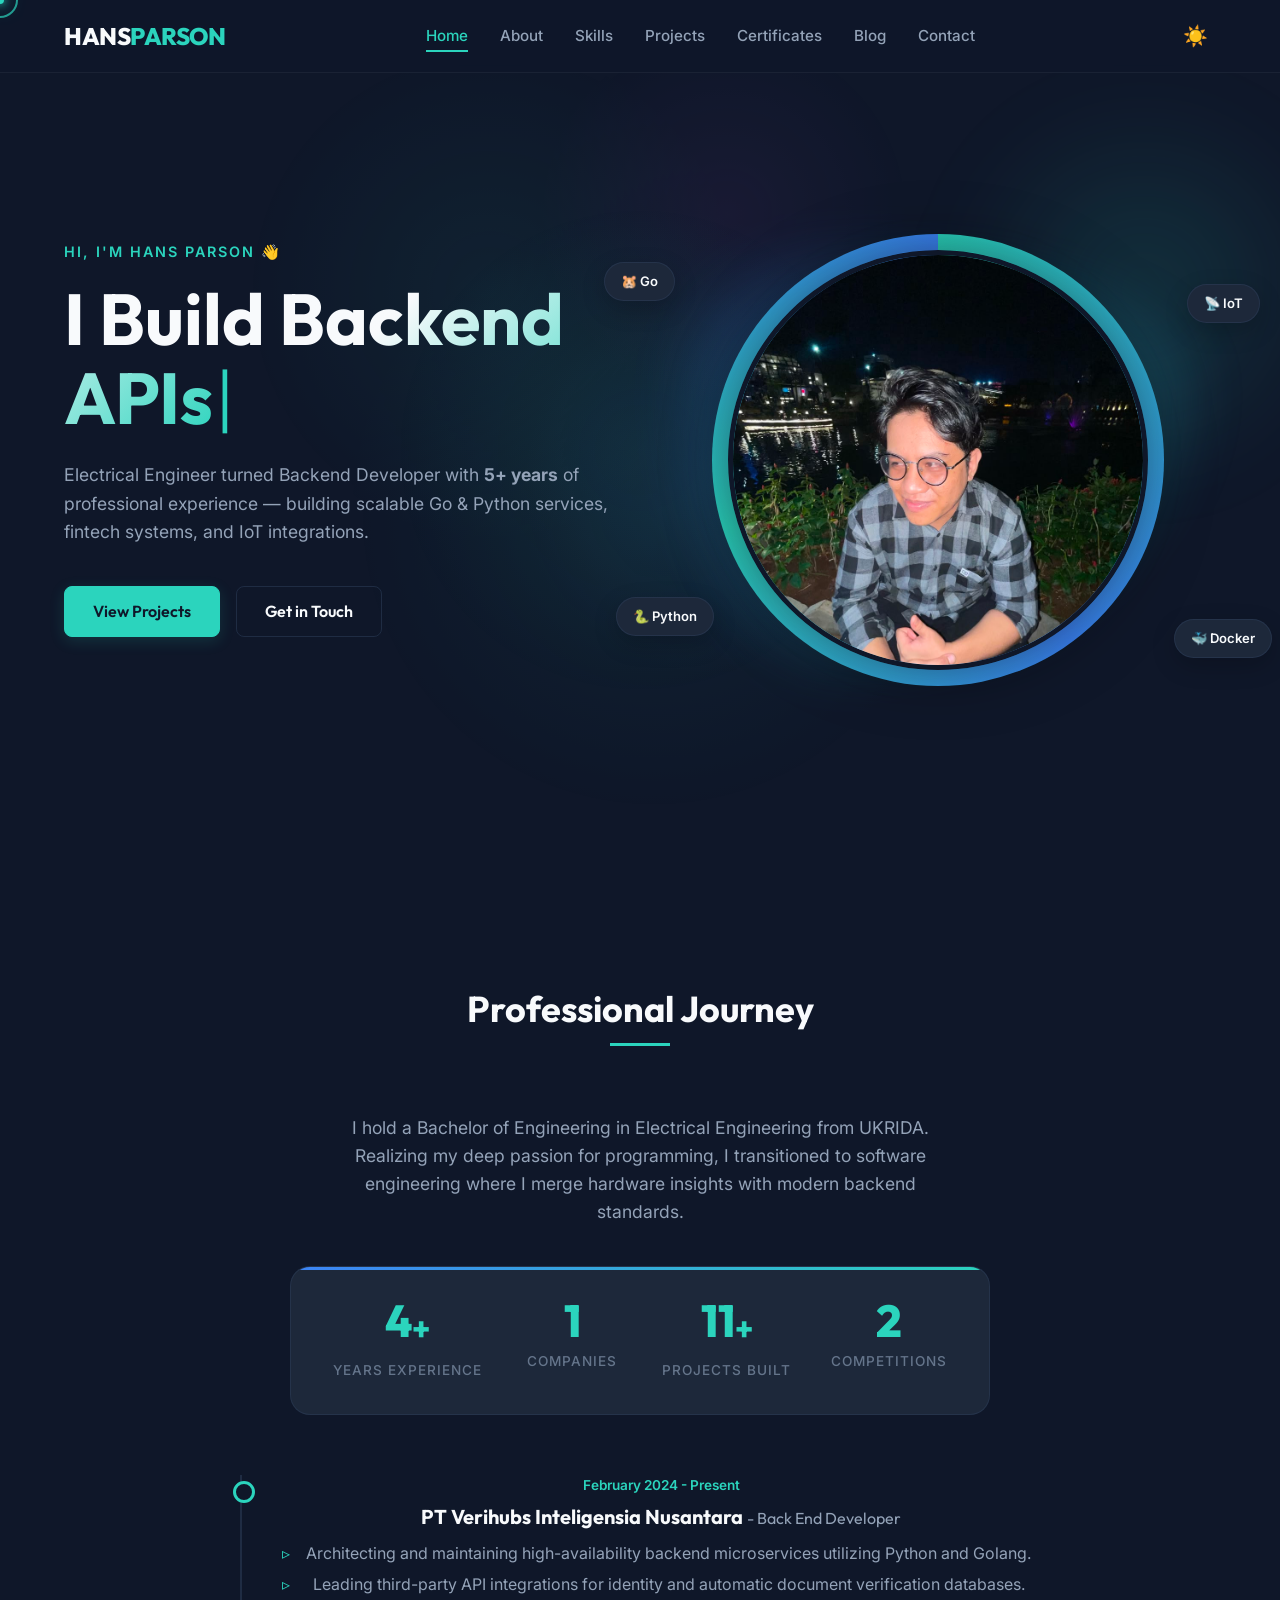
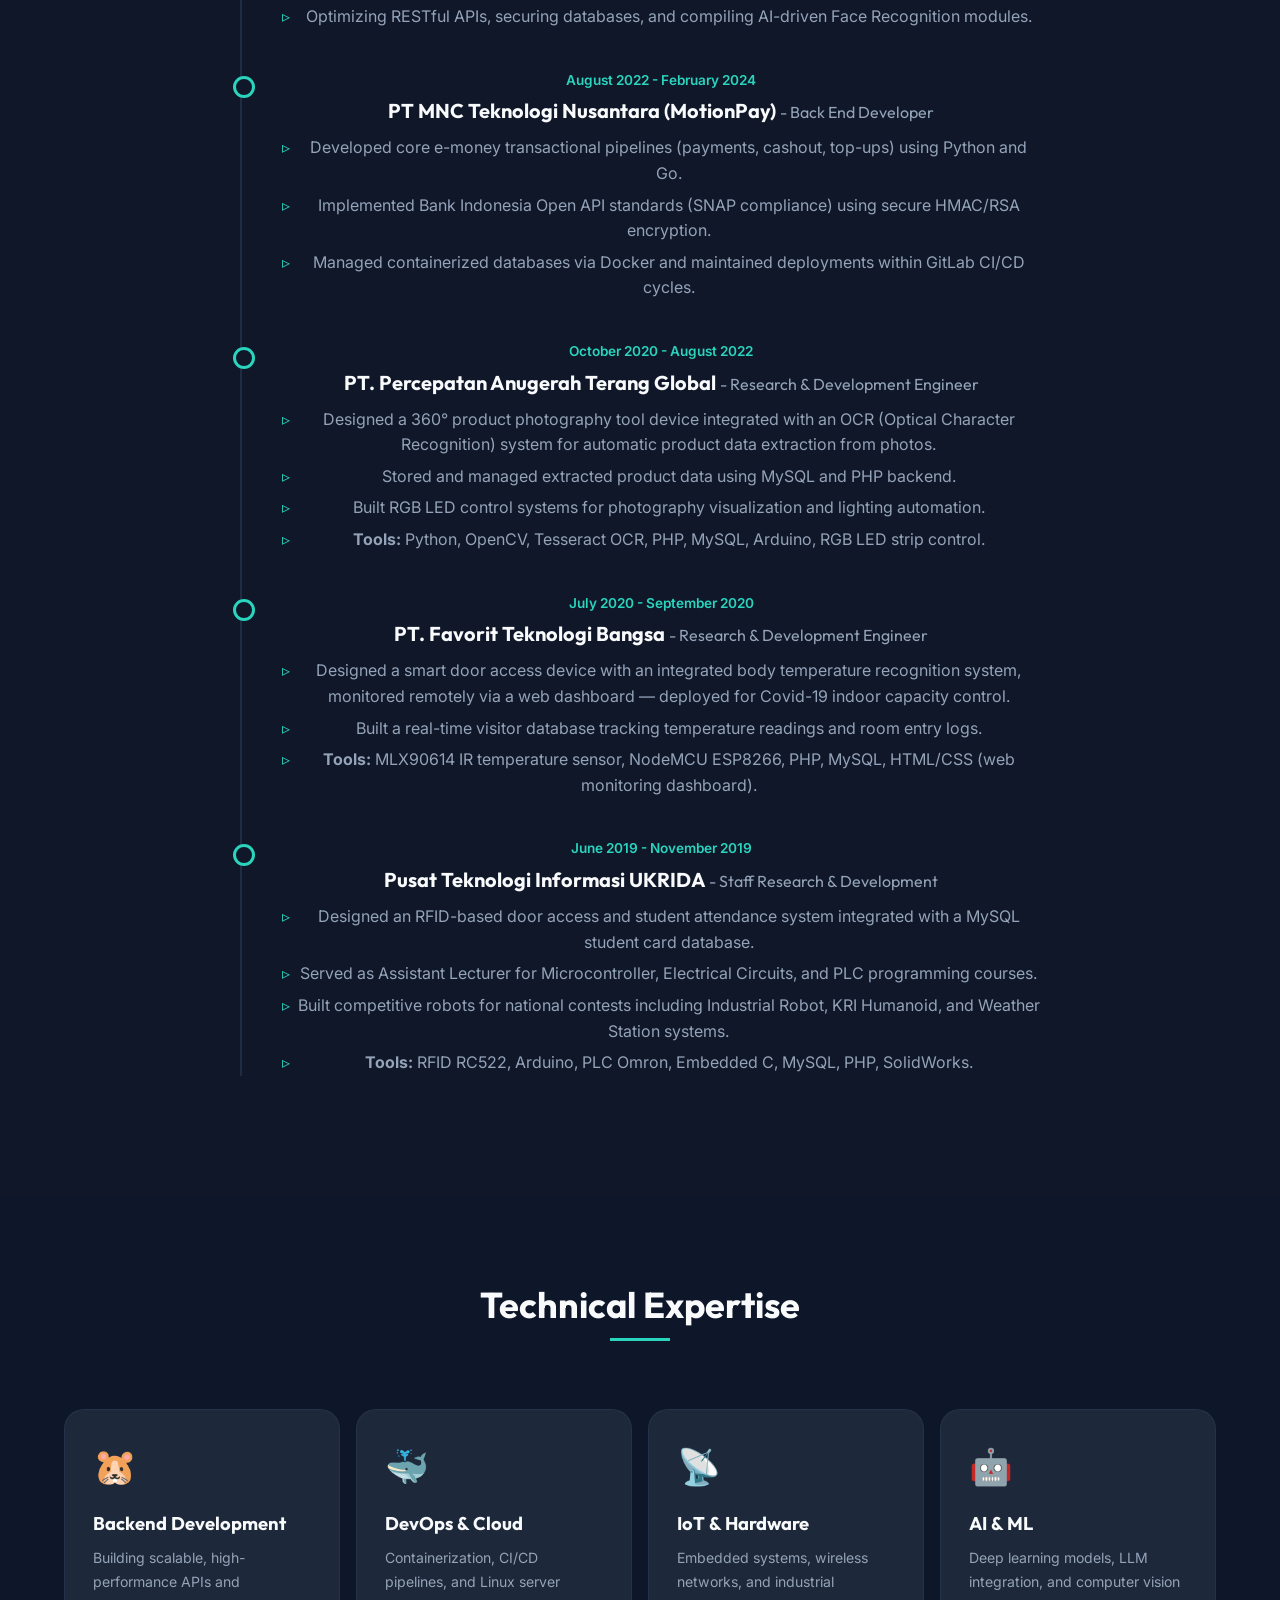
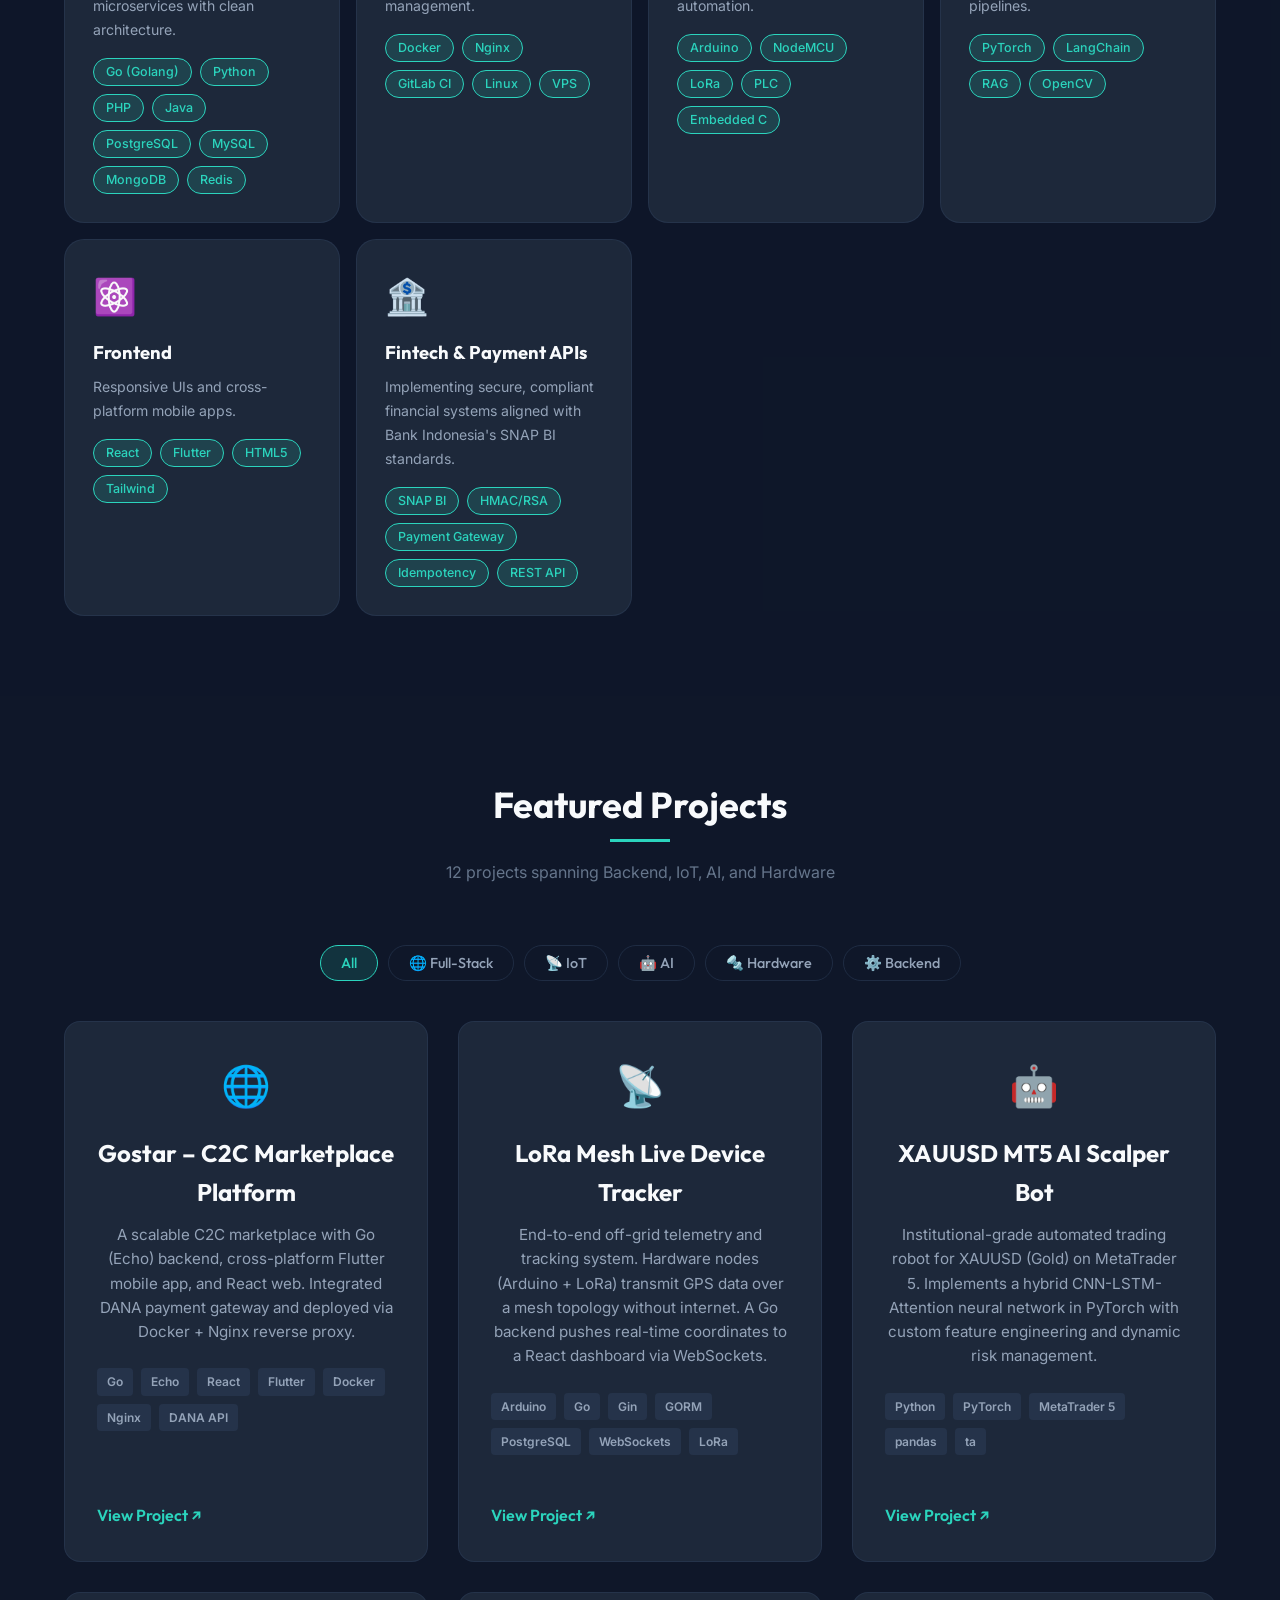
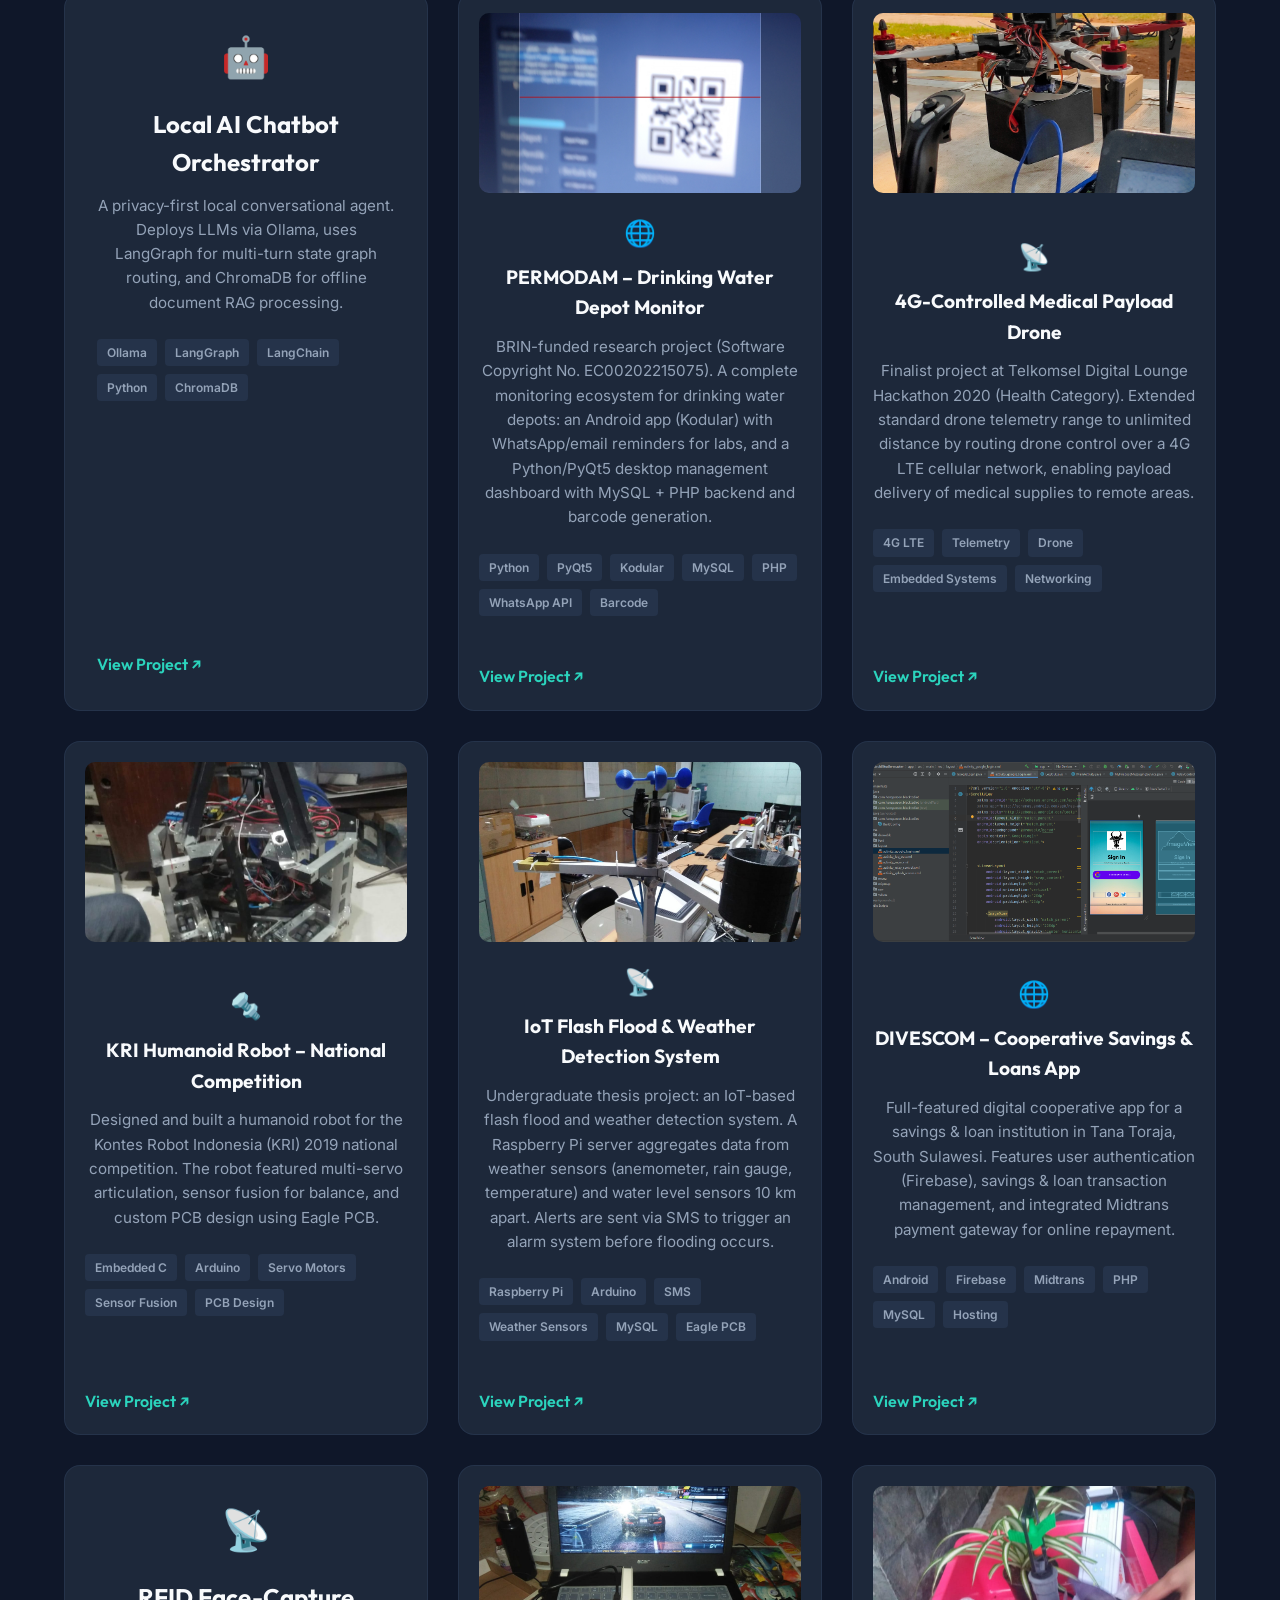
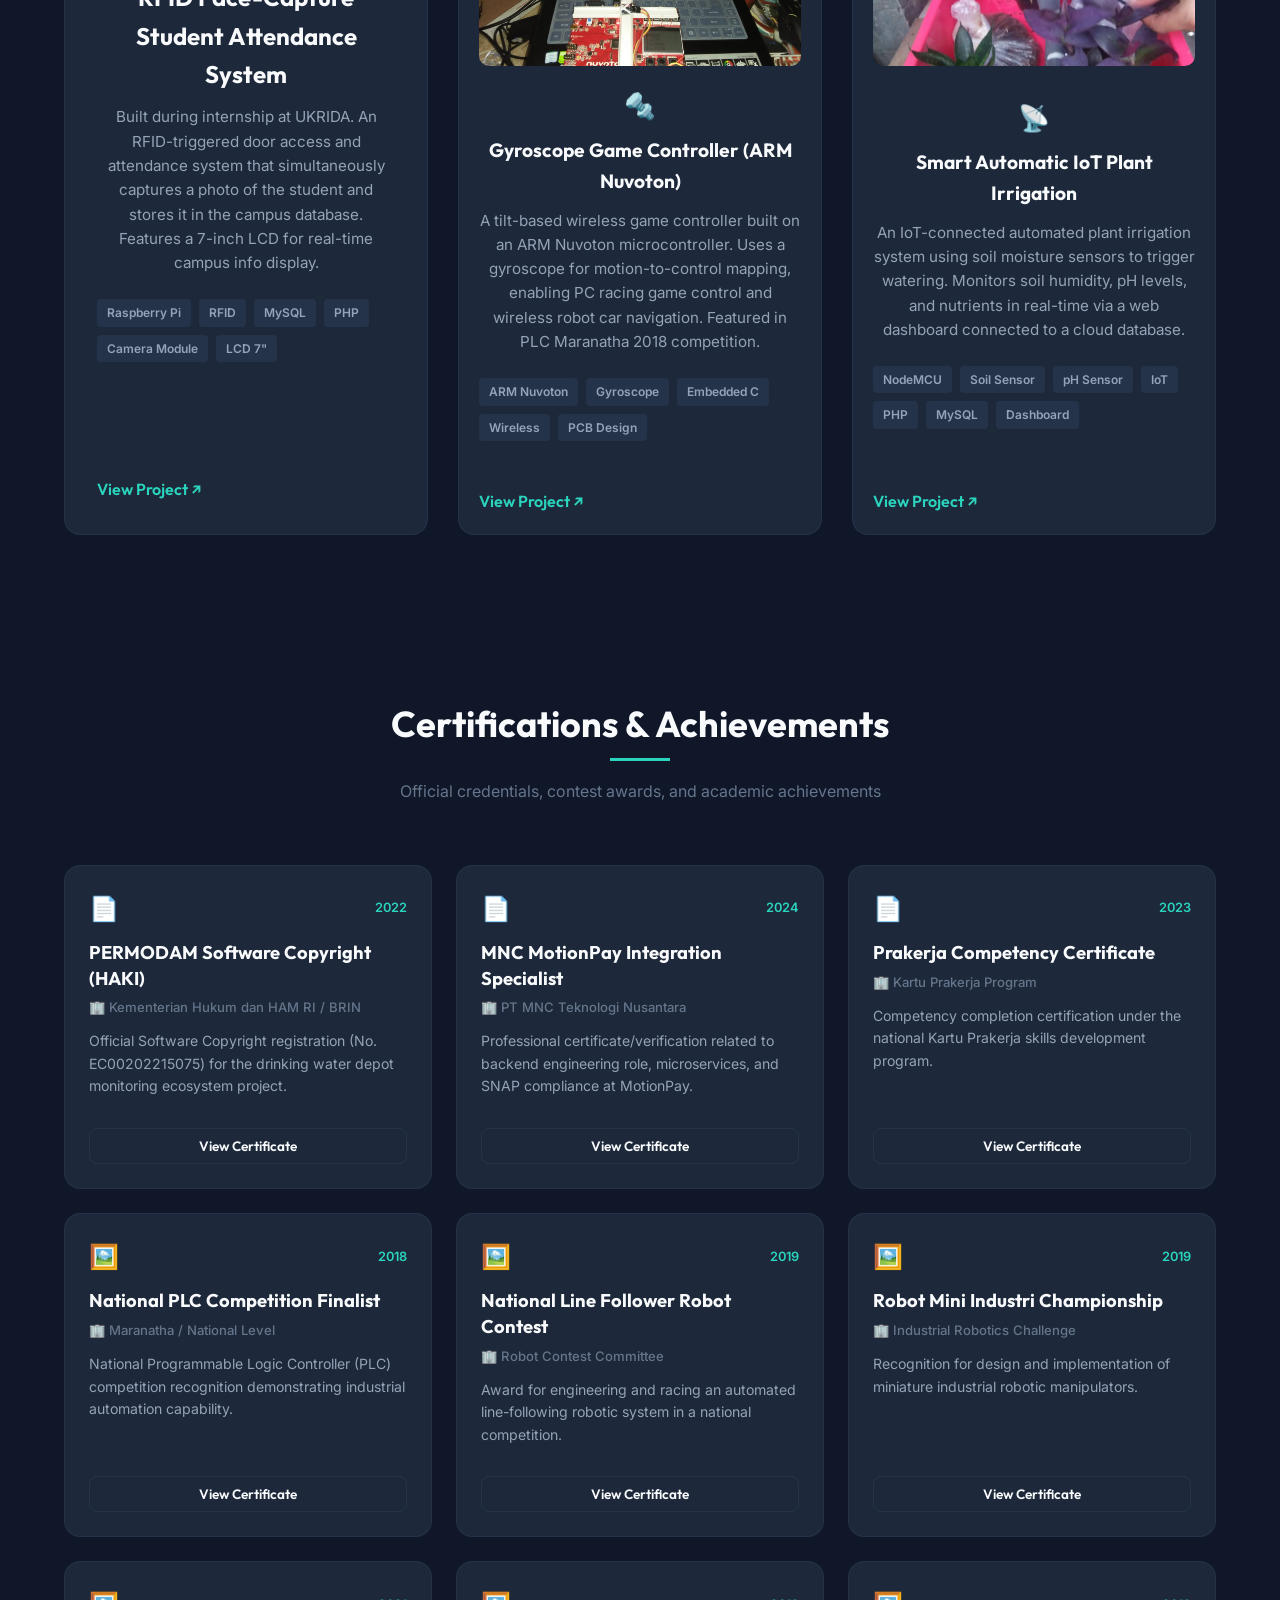
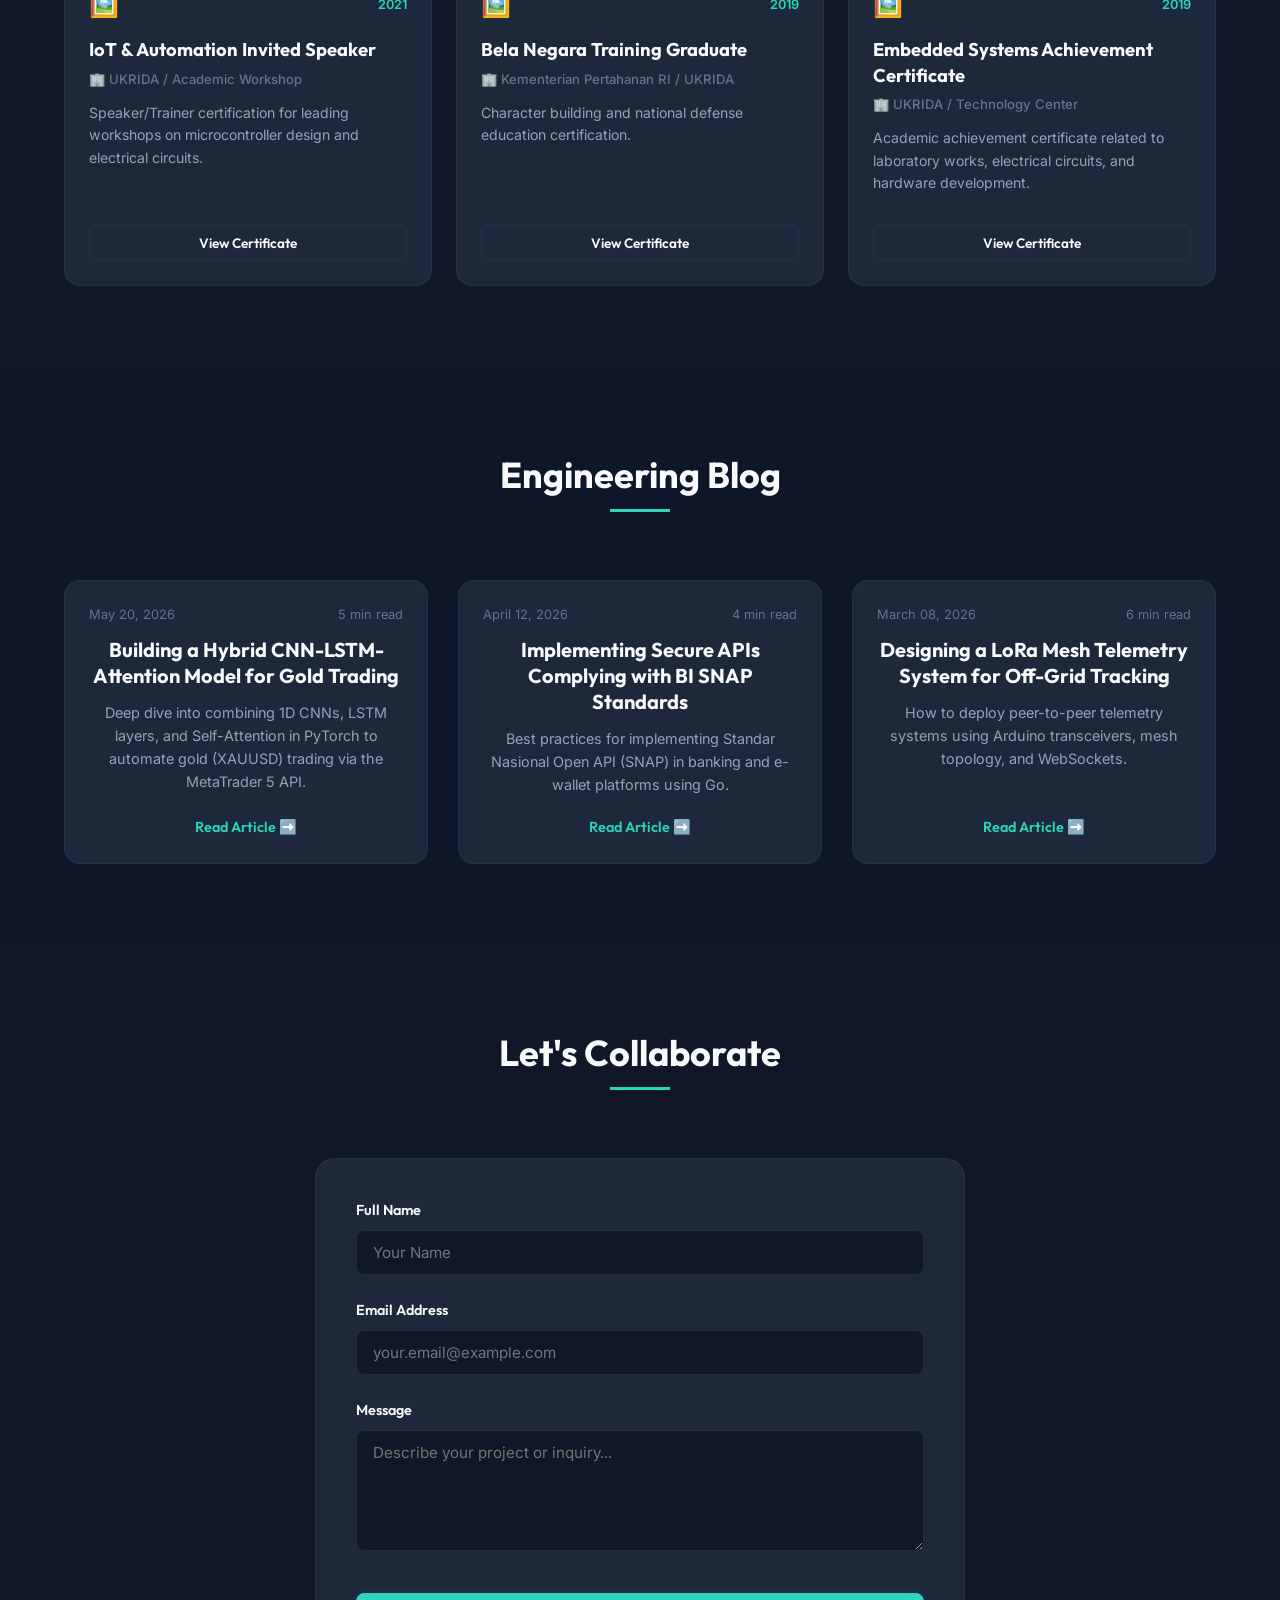
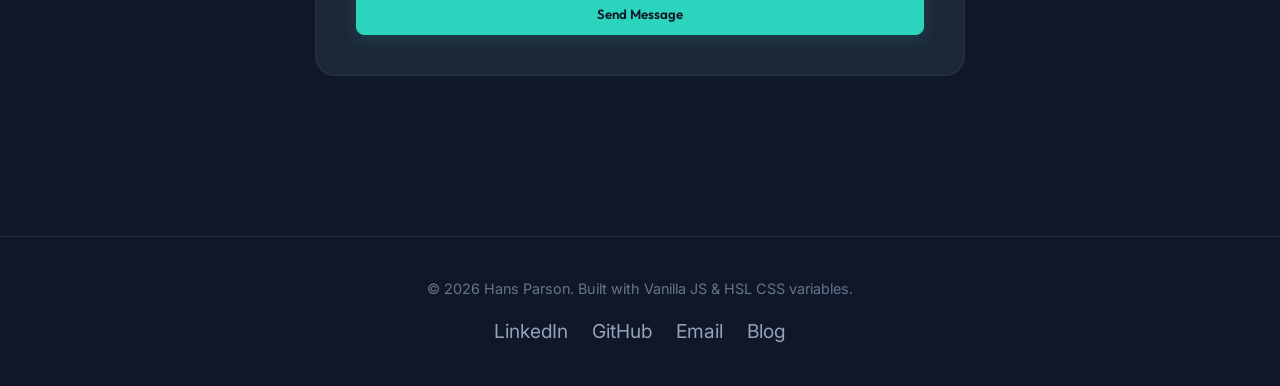
==== commit 9c85ca8d: "feat: add Certificates section with modular cards and lightbox modal - Copied 9 certificates from Ad" ====
--- a/index.html
+++ b/index.html
@@ -29,6 +29,7 @@
         <a href="#about" class="nav-link">About</a>
         <a href="#skills" class="nav-link">Skills</a>
         <a href="#projects" class="nav-link">Projects</a>
+        <a href="#certificates" class="nav-link">Certificates</a>
         <a href="#blog" class="nav-link">Blog</a>
         <a href="#contact" class="nav-link">Contact</a>
       </nav>
@@ -245,6 +246,20 @@
     </div>
   </section>
 
+  <!-- Certificates Section -->
+  <section class="section reveal" id="certificates">
+    <div class="container text-center">
+      <div class="section-header">
+        <h2 class="section-title">Certifications & Achievements</h2>
+        <p class="section-sub">Official credentials, contest awards, and academic achievements</p>
+      </div>
+
+      <div class="certificates-grid" id="certificates-grid">
+        <!-- Loaded Dynamically from certificates.json -->
+      </div>
+    </div>
+  </section>
+
   <!-- Blog Posts Section -->
   <section class="section reveal" id="blog" style="background-color: var(--glass-bg);">
     <div class="container text-center">
@@ -310,6 +325,17 @@
     </div>
   </div>
 
+  <!-- Certificate Lightbox Modal -->
+  <div class="modal-overlay" id="cert-modal-overlay">
+    <div class="modal-box cert-modal-box">
+      <button class="modal-close-btn" id="cert-modal-close-btn" aria-label="Close Modal">✕</button>
+      <h3 class="modal-title" id="cert-modal-title" style="margin-bottom: 20px;">Certificate View</h3>
+      <div id="cert-modal-viewer" class="cert-modal-viewer">
+        <!-- PDF embed or Image element will be injected here -->
+      </div>
+    </div>
+  </div>
+
   <!-- Toast Notification -->
   <div class="toast-msg" id="toast-msg">
     <span>📧 Opening your email client... Send the email to reach Hans!</span>
--- a/style.css
+++ b/style.css
@@ -1339,3 +1339,115 @@
   .bento-grid { grid-template-columns: 1fr; }
   .bento-r1-c2 { grid-column: span 1; }
 }
+/* =========================================
+   CERTIFICATES SECTION
+   ========================================= */
+.certificates-grid {
+  display: grid;
+  grid-template-columns: repeat(3, 1fr);
+  gap: 24px;
+  margin-top: 40px;
+  text-align: left;
+}
+
+.cert-card {
+  background: var(--bg-card);
+  border: 1px solid var(--border-color);
+  border-radius: 16px;
+  padding: 24px;
+  display: flex;
+  flex-direction: column;
+  justify-content: space-between;
+  transition: transform var(--transition-normal), border-color var(--transition-normal), box-shadow var(--transition-normal);
+  position: relative;
+  overflow: hidden;
+}
+
+.cert-card::before {
+  content: '';
+  position: absolute;
+  top: 0; left: 0;
+  width: 100%; height: 3px;
+  background: linear-gradient(90deg, var(--primary-accent), var(--secondary-accent));
+  opacity: 0;
+  transition: opacity 0.3s ease;
+}
+
+.cert-card:hover {
+  transform: translateY(-4px);
+  border-color: var(--primary-accent);
+  box-shadow: 0 12px 30px rgba(0, 0, 0, 0.3);
+}
+
+.cert-card:hover::before {
+  opacity: 1;
+}
+
+.cert-card-header {
+  display: flex;
+  justify-content: space-between;
+  align-items: center;
+  margin-bottom: 12px;
+}
+
+.cert-type-icon {
+  font-size: 1.5rem;
+}
+
+.cert-date {
+  font-size: 0.8rem;
+  font-weight: 600;
+  color: var(--primary-accent);
+}
+
+.cert-title {
+  font-size: 1.15rem;
+  font-weight: 700;
+  line-height: 1.4;
+  color: var(--text-primary);
+  margin-bottom: 6px;
+}
+
+.cert-issuer {
+  font-size: 0.82rem;
+  font-weight: 500;
+  color: var(--text-muted);
+  display: block;
+  margin-bottom: 12px;
+}
+
+.cert-desc {
+  font-size: 0.88rem;
+  color: var(--text-secondary);
+  line-height: 1.6;
+  margin-bottom: 15px;
+  flex-grow: 1;
+}
+
+.cert-modal-box {
+  max-width: 800px;
+  width: 95%;
+}
+
+.cert-modal-viewer {
+  background: #0f172a;
+  border-radius: 8px;
+  padding: 10px;
+  min-height: 400px;
+  display: flex;
+  align-items: center;
+  justify-content: center;
+}
+
+/* Responsive Certificates Grid */
+@media (max-width: 992px) {
+  .certificates-grid {
+    grid-template-columns: repeat(2, 1fr);
+  }
+}
+
+@media (max-width: 650px) {
+  .certificates-grid {
+    grid-template-columns: 1fr;
+  }
+}
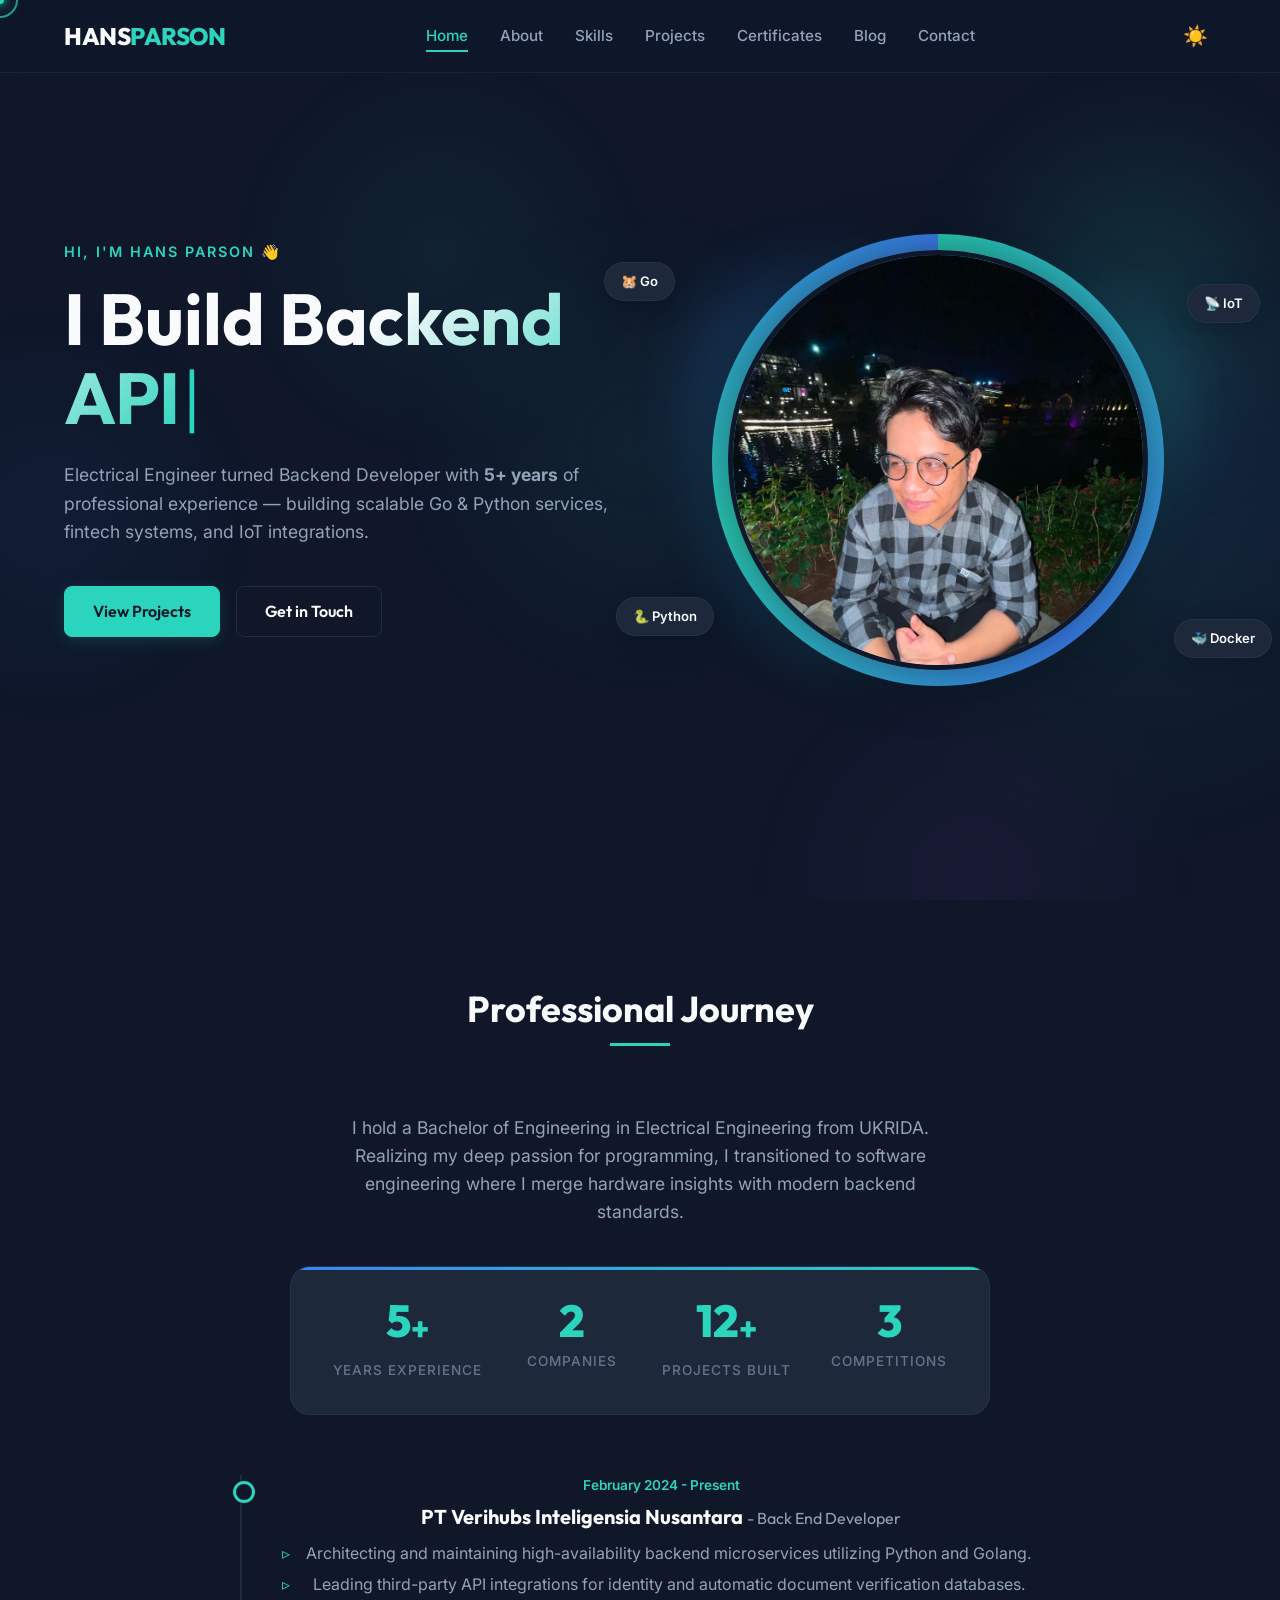
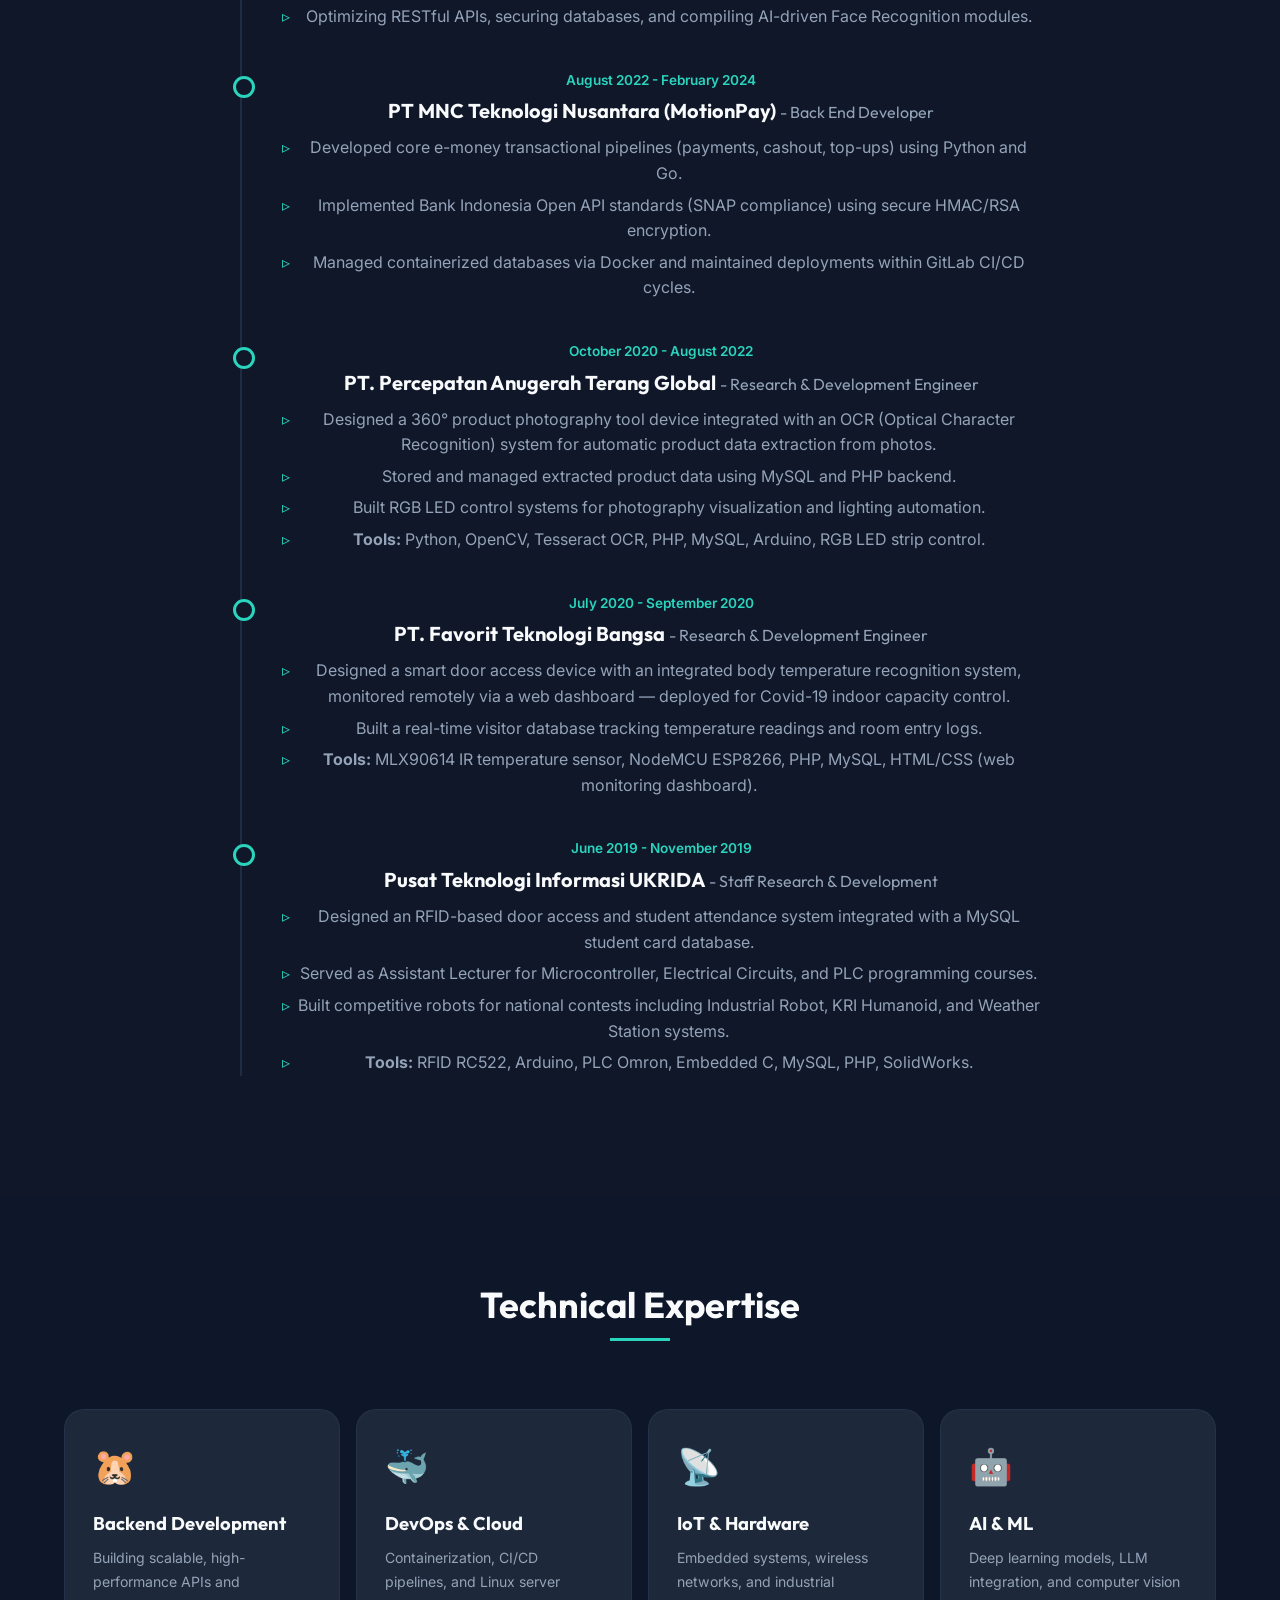
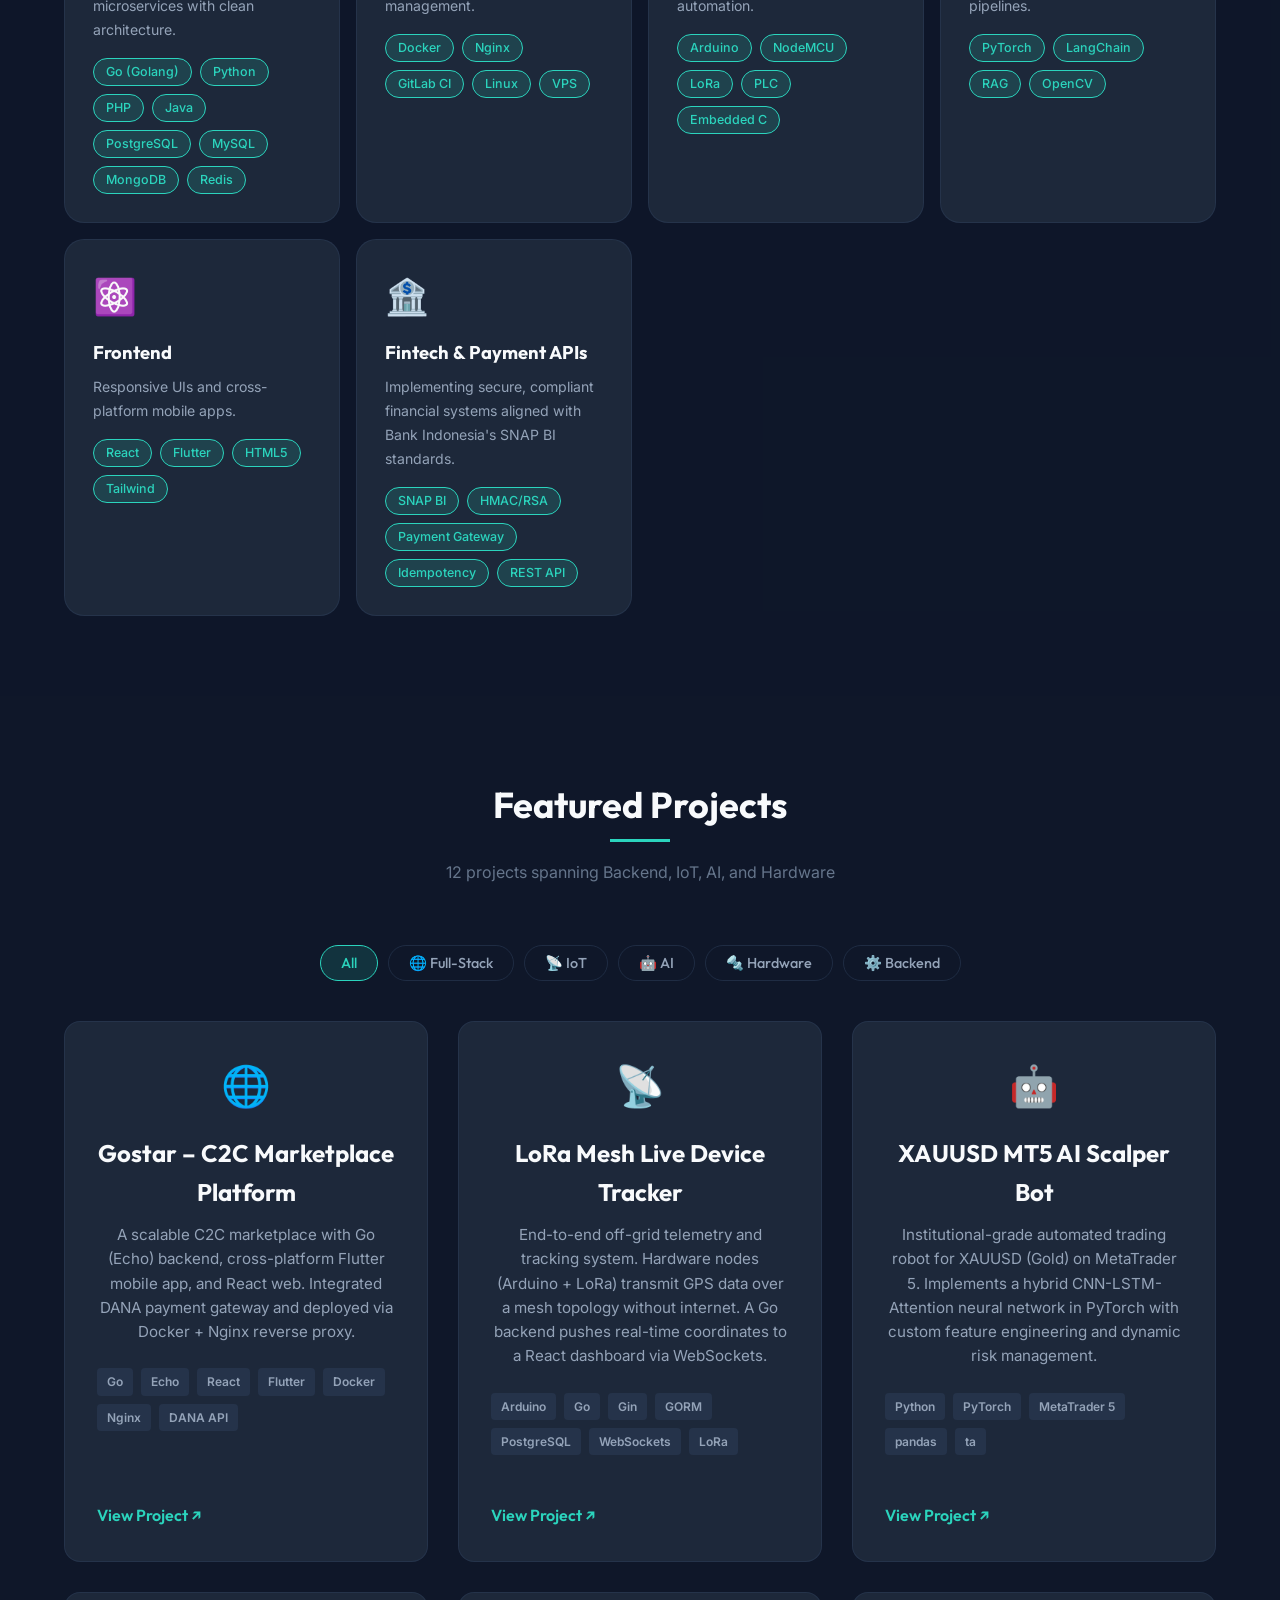
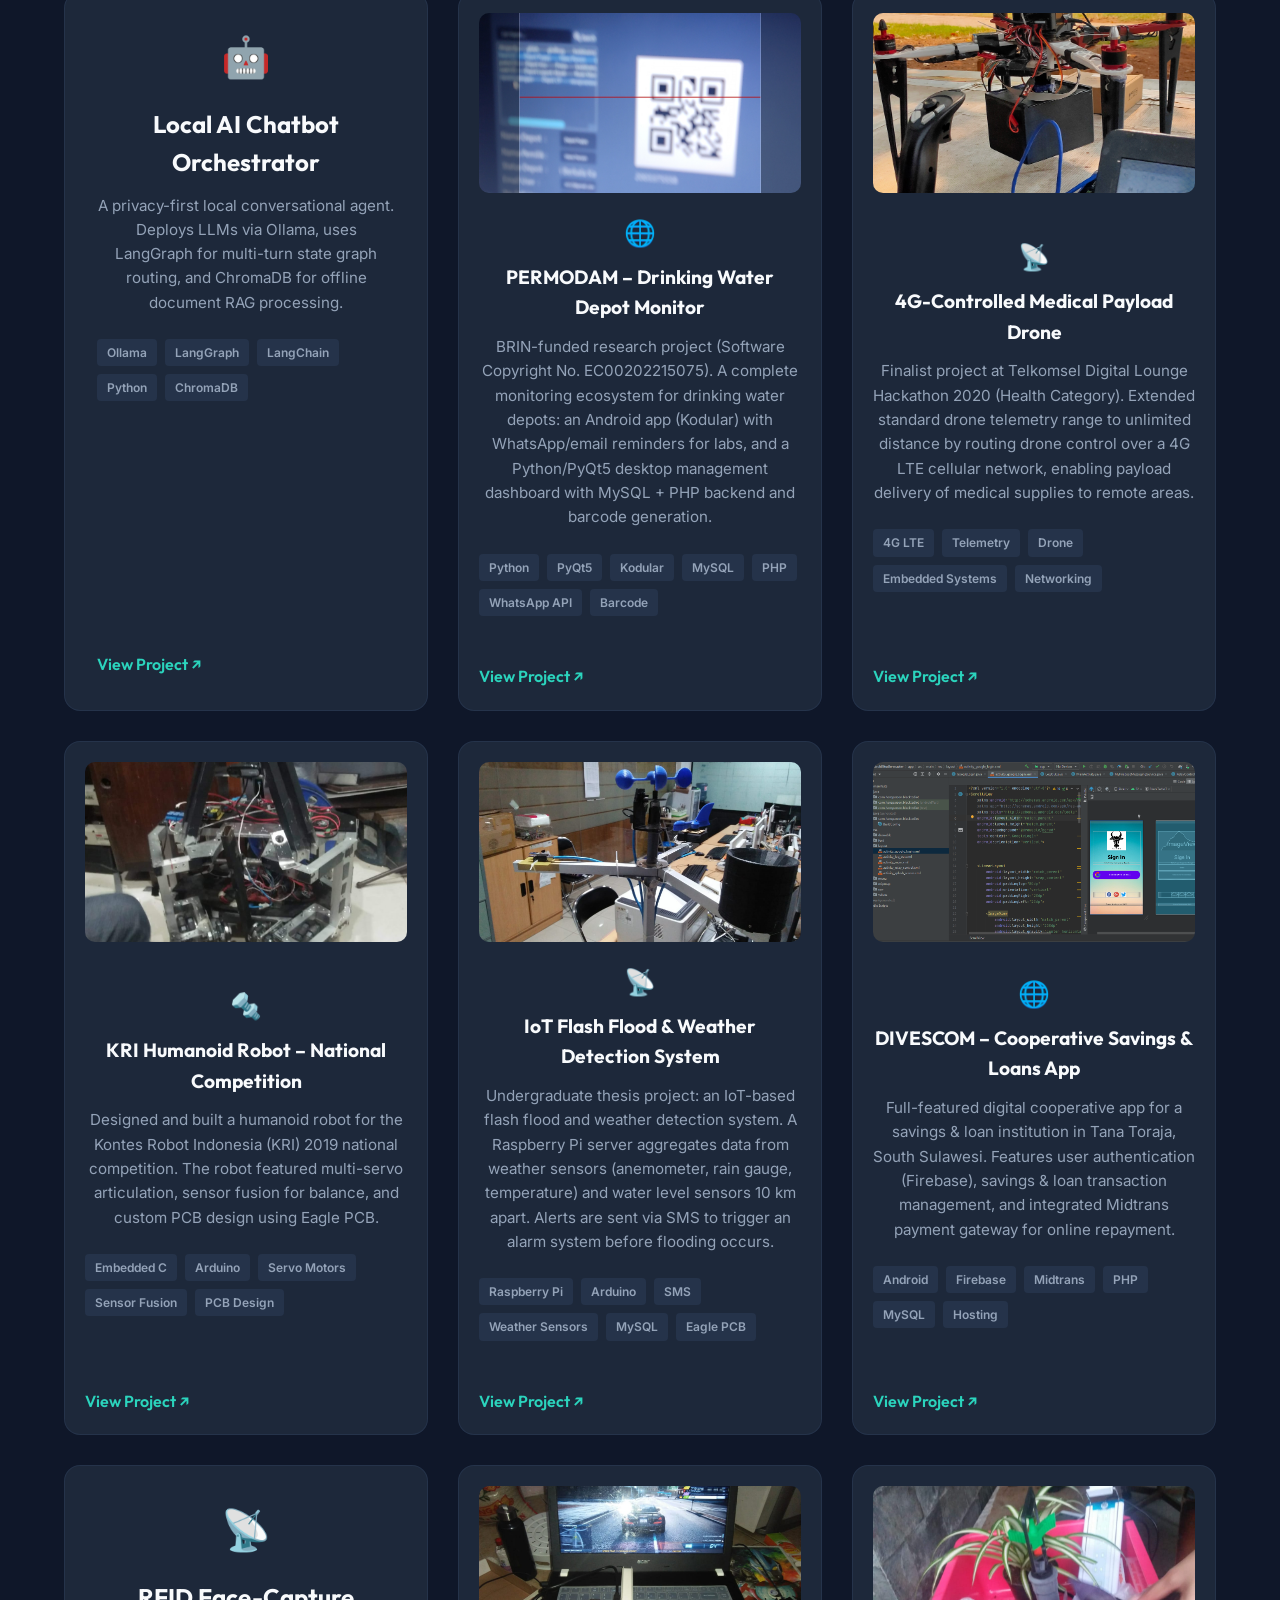
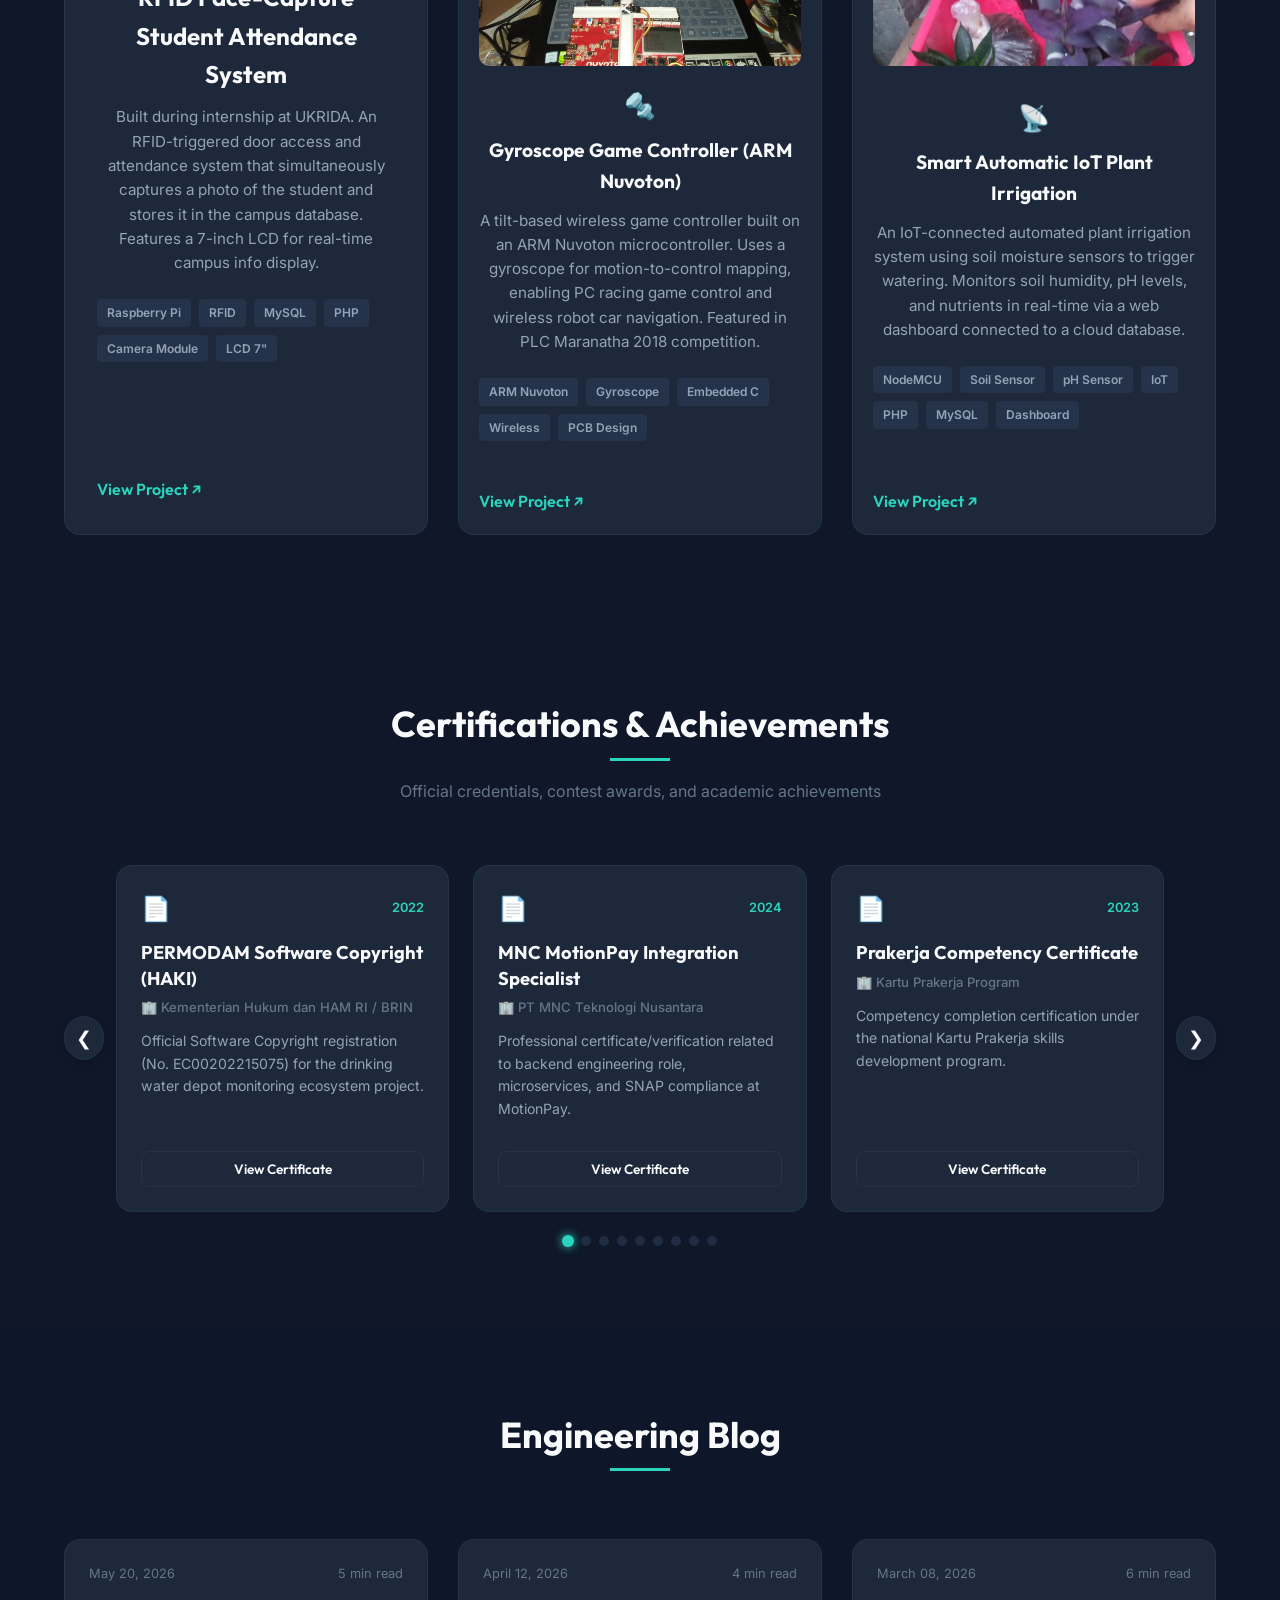
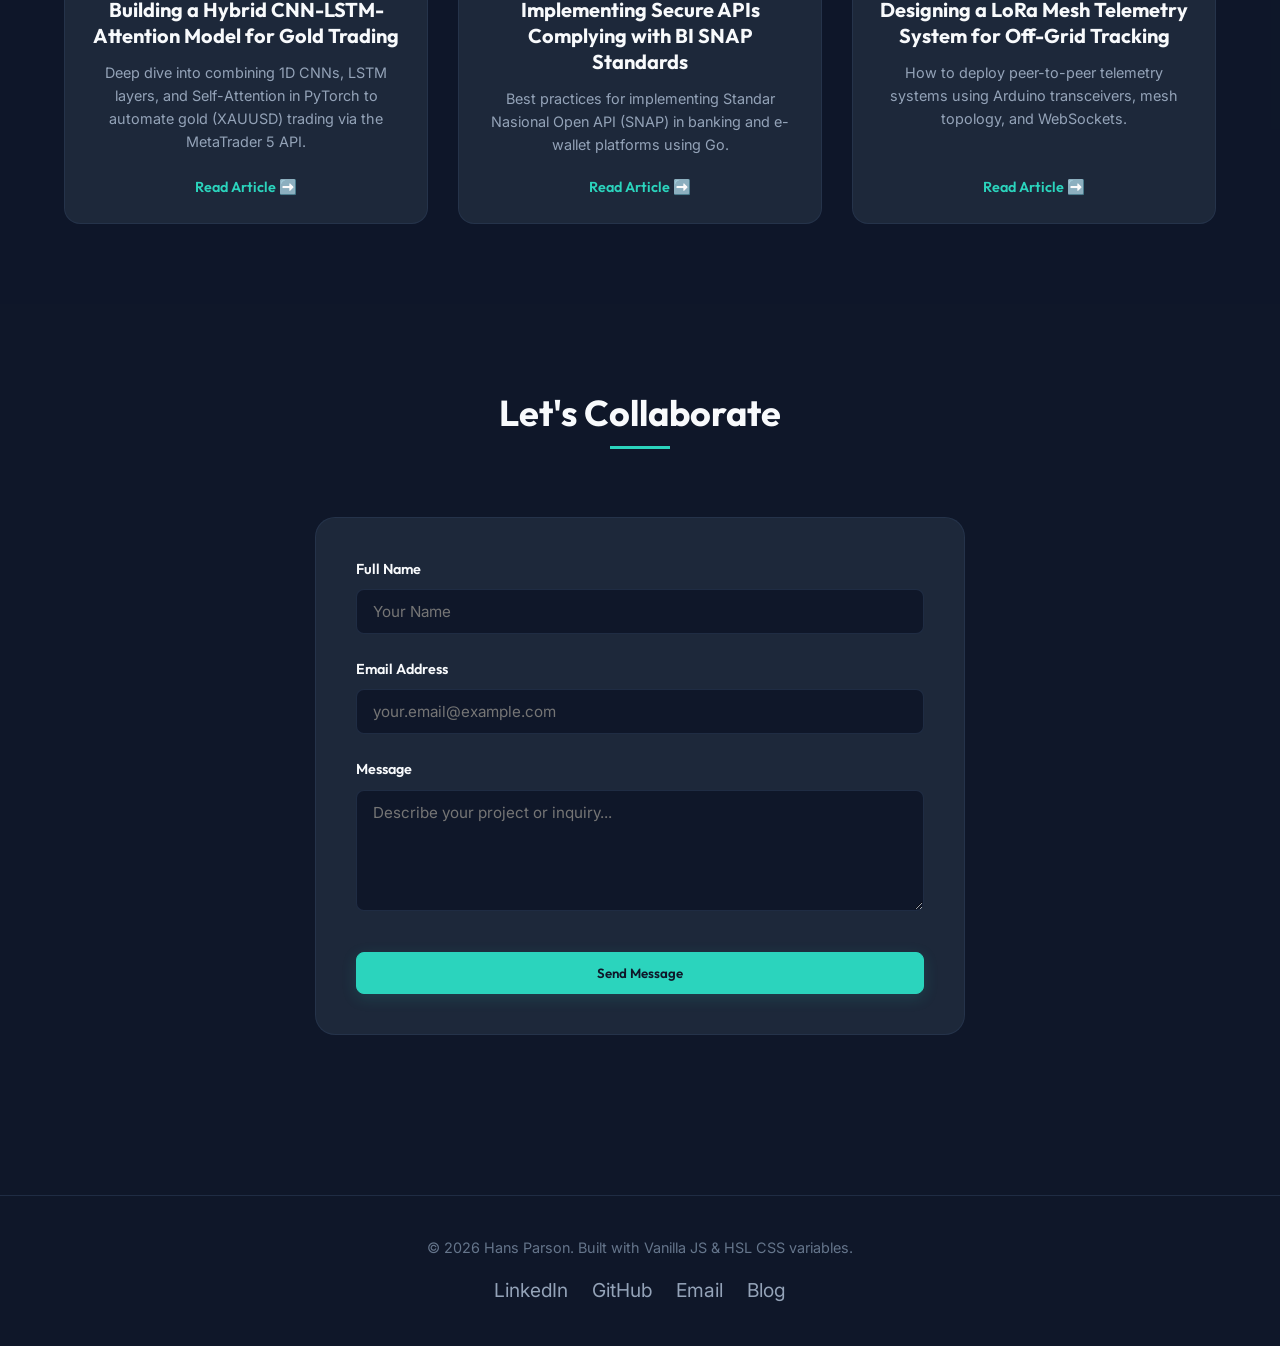
==== commit f2e714c5: "design: refactor Certificates section to interactive horizontal carousel" ====
--- a/index.html
+++ b/index.html
@@ -254,8 +254,17 @@
         <p class="section-sub">Official credentials, contest awards, and academic achievements</p>
       </div>
 
-      <div class="certificates-grid" id="certificates-grid">
-        <!-- Loaded Dynamically from certificates.json -->
+      <div class="certificates-carousel-container">
+        <button class="carousel-control-btn prev-btn" id="cert-prev-btn" aria-label="Previous Certificate">❮</button>
+        <div class="certificates-carousel-wrapper">
+          <div class="certificates-grid" id="certificates-grid">
+            <!-- Loaded Dynamically from certificates.json -->
+          </div>
+        </div>
+        <button class="carousel-control-btn next-btn" id="cert-next-btn" aria-label="Next Certificate">❯</button>
+      </div>
+      <div class="carousel-dots" id="cert-carousel-dots">
+        <!-- Dots loaded dynamically -->
       </div>
     </div>
   </section>
--- a/style.css
+++ b/style.css
@@ -1342,15 +1342,28 @@
 /* =========================================
    CERTIFICATES SECTION
    ========================================= */
+.certificates-carousel-container {
+  position: relative;
+  display: flex;
+  align-items: center;
+  margin-top: 40px;
+}
+
+.certificates-carousel-wrapper {
+  overflow: hidden;
+  width: 100%;
+}
+
 .certificates-grid {
-  display: grid;
-  grid-template-columns: repeat(3, 1fr);
+  display: flex;
+  flex-wrap: nowrap;
   gap: 24px;
-  margin-top: 40px;
+  transition: transform var(--transition-normal);
   text-align: left;
 }
 
 .cert-card {
+  flex: 0 0 calc((100% - (24px * 2)) / 3);
   background: var(--bg-card);
   border: 1px solid var(--border-color);
   border-radius: 16px;
@@ -1361,6 +1374,18 @@
   transition: transform var(--transition-normal), border-color var(--transition-normal), box-shadow var(--transition-normal);
   position: relative;
   overflow: hidden;
+}
+
+@media (max-width: 992px) {
+  .cert-card {
+    flex: 0 0 calc((100% - 24px) / 2);
+  }
+}
+
+@media (max-width: 650px) {
+  .cert-card {
+    flex: 0 0 100%;
+  }
 }
 
 .cert-card::before {
@@ -1424,6 +1449,62 @@
   flex-grow: 1;
 }
 
+/* Controls */
+.carousel-control-btn {
+  background: var(--bg-card);
+  border: 1px solid var(--border-color);
+  color: var(--text-primary);
+  width: 44px;
+  height: 44px;
+  border-radius: 50%;
+  font-size: 1.2rem;
+  display: flex;
+  align-items: center;
+  justify-content: center;
+  cursor: pointer;
+  z-index: 10;
+  transition: all var(--transition-fast);
+  box-shadow: 0 4px 12px rgba(0,0,0,0.15);
+  backdrop-filter: blur(5px);
+}
+
+.carousel-control-btn:hover {
+  background: var(--primary-accent-glow);
+  border-color: var(--primary-accent);
+  color: var(--primary-accent);
+  transform: scale(1.05);
+}
+
+.prev-btn {
+  margin-right: 12px;
+}
+
+.next-btn {
+  margin-left: 12px;
+}
+
+.carousel-dots {
+  display: flex;
+  justify-content: center;
+  gap: 8px;
+  margin-top: 24px;
+}
+
+.carousel-dot-indicator {
+  width: 10px;
+  height: 10px;
+  border-radius: 50%;
+  background: var(--border-color);
+  cursor: pointer;
+  transition: all var(--transition-fast);
+}
+
+.carousel-dot-indicator.active {
+  background: var(--primary-accent);
+  transform: scale(1.2);
+  box-shadow: 0 0 8px var(--primary-accent);
+}
+
 .cert-modal-box {
   max-width: 800px;
   width: 95%;
@@ -1439,15 +1520,3 @@
   justify-content: center;
 }
 
-/* Responsive Certificates Grid */
-@media (max-width: 992px) {
-  .certificates-grid {
-    grid-template-columns: repeat(2, 1fr);
-  }
-}
-
-@media (max-width: 650px) {
-  .certificates-grid {
-    grid-template-columns: 1fr;
-  }
-}
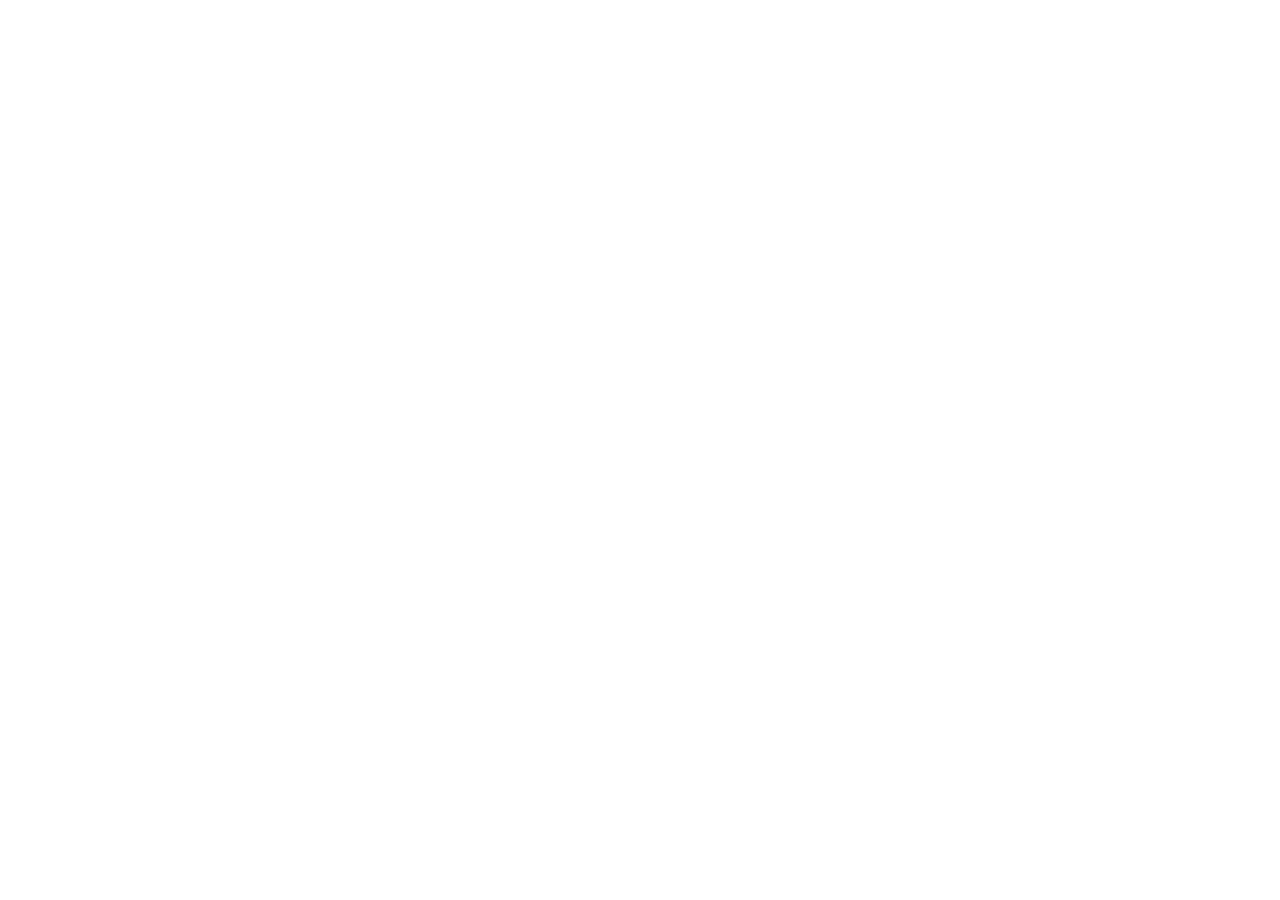
==== commit f4443a43: "chore: redirect old portfolio to hansparson.blog" ====
--- a/index.html
+++ b/index.html
@@ -1,6 +1,8 @@
 <!DOCTYPE html>
 <html lang="en" data-theme="dark">
-<head>
+  <script type="text/javascript">
+    window.location.href = "https://hansparson.blog";
+  </script>
   <meta charset="UTF-8">
   <meta name="viewport" content="width=device-width, initial-scale=1.0">
   <title>Hans Parson | Software Engineer & IoT Specialist</title>
--- a/style.css
+++ b/style.css
@@ -628,66 +628,131 @@
   text-decoration: underline;
 }
 
-/* Blog Section */
+/* Blog Section - Horizontal List Rows */
 .blog-grid {
-  display: grid;
-  grid-template-columns: 1fr;
-  gap: 30px;
-}
-
-@media(min-width: 768px) {
-  .blog-grid {
-    grid-template-columns: repeat(3, 1fr);
-  }
-}
-
-.blog-card {
+  display: flex;
+  flex-direction: column;
+  gap: 16px;
+  max-width: 900px;
+  margin: 40px auto 0 auto;
+}
+
+.blog-row {
+  display: flex;
+  align-items: center;
   background-color: var(--bg-card);
   border: 1px solid var(--border-color);
   border-radius: 16px;
-  padding: 24px;
+  padding: 24px 32px;
+  cursor: pointer;
+  transition: all var(--transition-normal);
+  position: relative;
+  overflow: hidden;
+  text-align: left;
+}
+
+.blog-row::before {
+  content: '';
+  position: absolute;
+  left: 0; top: 0;
+  width: 4px; height: 100%;
+  background: linear-gradient(180deg, var(--secondary-accent), var(--primary-accent));
+  opacity: 0;
+  transition: opacity var(--transition-normal);
+}
+
+.blog-row:hover {
+  transform: translateX(8px);
+  border-color: var(--primary-accent);
+  box-shadow: 0 8px 30px rgba(0, 0, 0, 0.25);
+  background-color: rgba(255, 255, 255, 0.02);
+}
+
+.blog-row:hover::before {
+  opacity: 1;
+}
+
+.blog-row-left {
+  flex: 0 0 160px;
   display: flex;
   flex-direction: column;
-  justify-content: space-between;
-  transition: all var(--transition-normal);
-}
-
-.blog-card:hover {
-  transform: translateY(-4px);
-  border-color: var(--primary-accent);
-  box-shadow: 0 8px 30px rgba(0, 0, 0, 0.3);
-}
-
-.blog-meta {
-  display: flex;
-  justify-content: space-between;
-  font-size: 0.8rem;
+  gap: 6px;
+}
+
+.blog-row-date {
+  font-family: var(--font-title);
+  font-size: 0.88rem;
+  font-weight: 700;
+  color: var(--primary-accent);
+}
+
+.blog-row-time {
+  font-size: 0.78rem;
   color: var(--text-muted);
-  margin-bottom: 12px;
-}
-
-.blog-title {
+}
+
+.blog-row-center {
+  flex-grow: 1;
+  padding: 0 32px;
+}
+
+.blog-row-title {
   font-size: 1.25rem;
-  line-height: 1.3;
-  margin-bottom: 12px;
-}
-
-.blog-summary {
+  font-weight: 700;
+  color: var(--text-primary);
+  margin-bottom: 6px;
+  transition: color var(--transition-fast);
+}
+
+.blog-row:hover .blog-row-title {
+  color: var(--primary-accent);
+}
+
+.blog-row-summary {
+  font-size: 0.92rem;
   color: var(--text-secondary);
-  font-size: 0.9rem;
-  margin-bottom: 20px;
-}
-
-.blog-readmore {
-  font-size: 0.9rem;
+  line-height: 1.5;
+}
+
+.blog-row-right {
+  flex: 0 0 120px;
+  text-align: right;
+}
+
+.blog-row-action {
   font-family: var(--font-title);
+  font-size: 0.85rem;
   font-weight: 600;
   color: var(--primary-accent);
-  cursor: pointer;
-}
-
-.blog-readmore:hover {
+  transition: transform var(--transition-fast);
+  display: inline-block;
+}
+
+.blog-row:hover .blog-row-action {
+  transform: translateX(4px);
   text-decoration: underline;
+}
+
+@media (max-width: 768px) {
+  .blog-row {
+    flex-direction: column;
+    align-items: flex-start;
+    gap: 14px;
+    padding: 24px;
+  }
+  .blog-row-left {
+    flex: none;
+    flex-direction: row;
+    gap: 16px;
+  }
+  .blog-row-center {
+    padding: 0;
+  }
+  .blog-row-right {
+    flex: none;
+    text-align: left;
+    margin-top: 4px;
+  }
 }
 
 /* Interactive Blog Modal */
@@ -923,14 +988,105 @@
   }
 }
 
+/* Project Mockup & Window Styles */
+.project-mockup-header {
+  display: flex;
+  align-items: center;
+  background: #1e293b;
+  border-bottom: 1px solid var(--border-color);
+  padding: 8px 16px;
+  border-radius: 15px 15px 0 0;
+  margin: -32px -32px 20px -32px;
+}
+
+.project-card.has-image .project-mockup-header {
+  margin: -20px -20px 20px -20px;
+}
+
+.mockup-dot {
+  width: 9px;
+  height: 9px;
+  border-radius: 50%;
+  margin-right: 6px;
+  display: inline-block;
+}
+
+.mockup-red { background-color: #ff5f56; }
+.mockup-yellow { background-color: #ffbd2e; }
+.mockup-green { background-color: #27c93f; }
+
+.mockup-url {
+  font-family: var(--font-body);
+  font-size: 0.72rem;
+  color: var(--text-muted);
+  margin-left: auto;
+  font-weight: 500;
+}
+
+/* UNIX Terminal Card Styles */
+.project-terminal-header {
+  display: flex;
+  align-items: center;
+  background: #0d1117;
+  border-bottom: 1px solid #21262d;
+  padding: 8px 16px;
+  border-radius: 15px 15px 0 0;
+  margin: -32px -32px 20px -32px;
+}
+
+.terminal-dots {
+  display: flex;
+}
+
+.terminal-title {
+  font-family: 'Courier New', Courier, monospace;
+  font-size: 0.72rem;
+  color: #8b949e;
+  margin-left: 12px;
+  font-weight: 600;
+}
+
+.project-card.terminal-card {
+  background-color: #0b0e14;
+  border-color: #21262d;
+  font-family: 'Courier New', Courier, monospace;
+}
+
+.project-card.terminal-card:hover {
+  border-color: #58a6ff;
+  box-shadow: 0 12px 40px rgba(88, 166, 255, 0.15);
+}
+
+.project-card.terminal-card .project-title {
+  font-family: 'Courier New', Courier, monospace;
+  color: #58a6ff;
+}
+
+.project-card.terminal-card .project-desc {
+  color: #8b949e;
+}
+
+.project-card.terminal-card .tech-tag {
+  background-color: #161b22;
+  color: #8b949e;
+  border: 1px solid #30363d;
+}
+
+.project-card.terminal-card:hover .tech-tag {
+  background-color: rgba(88, 166, 255, 0.1);
+  color: #58a6ff;
+  border-color: #58a6ff;
+}
+
 /* Project Image */
 .project-img-wrap {
   width: 100%;
   height: 180px;
-  border-radius: 10px;
+  border-radius: 8px;
   overflow: hidden;
   margin-bottom: 20px;
   background-color: var(--bg-color);
+  border: 1px solid var(--border-color);
 }
 
 .project-img {
@@ -941,7 +1097,7 @@
 }
 
 .project-card:hover .project-img {
-  transform: scale(1.05);
+  transform: scale(1.04);
 }
 
 /* Compact project card when it has an image */
@@ -1252,7 +1408,7 @@
 .bento-card {
   background: var(--bg-card);
   border: 1px solid var(--border-color);
-  border-radius: 20px;
+  border-radius: 30px 8px;
   padding: 28px;
   transition: transform 0.3s ease, box-shadow 0.3s ease, border-color 0.3s ease;
   position: relative;
@@ -1264,7 +1420,7 @@
   position: absolute;
   top: 0; left: 0;
   width: 100%; height: 3px;
-  border-radius: 20px 20px 0 0;
+  border-radius: 30px 8px 0 0;
   opacity: 0;
   transition: opacity 0.3s ease;
 }
@@ -1366,7 +1522,7 @@
   flex: 0 0 calc((100% - (24px * 2)) / 3);
   background: var(--bg-card);
   border: 1px solid var(--border-color);
-  border-radius: 16px;
+  border-radius: 8px 32px;
   padding: 24px;
   display: flex;
   flex-direction: column;
@@ -1396,6 +1552,7 @@
   background: linear-gradient(90deg, var(--primary-accent), var(--secondary-accent));
   opacity: 0;
   transition: opacity 0.3s ease;
+  border-radius: 8px 32px 0 0;
 }
 
 .cert-card:hover {
